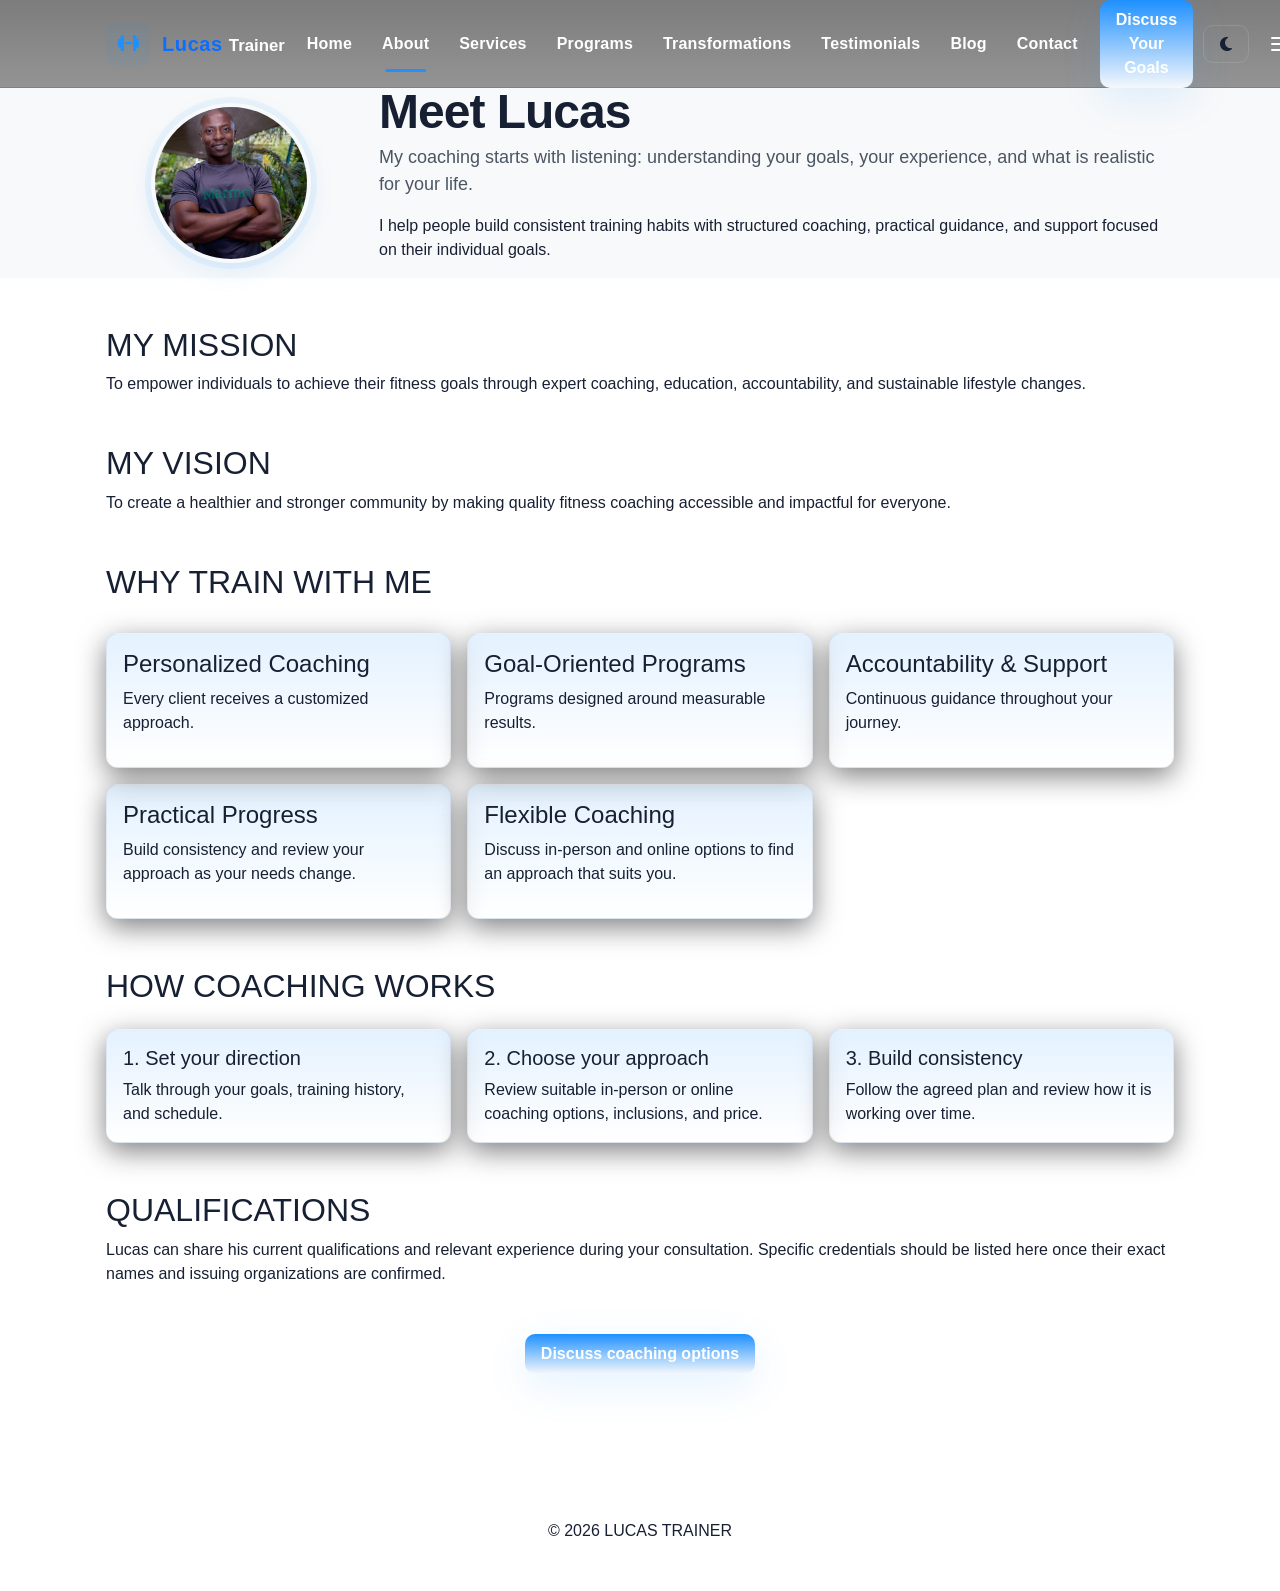
==== about.html @ da3c433d "baseline: old site" ====
<!doctype html>
<html lang="en">
<head>
  <meta charset="utf-8">
  <meta name="viewport" content="width=device-width,initial-scale=1">
  <title>About Lucas | Lucas Trainer</title>
  <meta name="description" content="Learn about Lucas Trainer's coaching approach and how personal training can support your fitness goals in Nairobi or online.">
  <!-- Critical inline CSS: ensures readable fonts/colors before main CSS loads -->
  <style>
    html,body{background:#070B14;color:#FFFFFF;font-family:Inter,Arial,sans-serif;line-height:1.45;-webkit-font-smoothing:antialiased}
    a{color:var(--primary)}
    img{max-width:100%;height:auto;display:block}
    .btn{font-family:inherit}
  </style>
  <link href="https://cdn.jsdelivr.net/npm/bootstrap@5.3.3/dist/css/bootstrap.min.css" rel="stylesheet">
  <link rel="stylesheet" href="assets/css/utilities.css">
  <link rel="preload" href="assets/css/style.css" as="style" onload="this.rel='stylesheet'">
  <noscript><link rel="stylesheet" href="assets/css/style.css"></noscript>
  <script src="assets/js/theme.js" defer></script>
  <script src="assets/js/ui.js" defer></script>
  <!-- Font Awesome for icons used in navbar -->
  <link rel="stylesheet" href="https://cdnjs.cloudflare.com/ajax/libs/font-awesome/6.4.0/css/all.min.css" />
</head>
<body>
  <header class="py-6 bg-light">
    <div class="container">
      <div class="row align-items-center">
        <div class="col-md-3 text-center mb-3 mb-md-0">
          <img src="assets/images/Lucas.jpg" alt="Lucas - Professional Fitness Trainer" class="profile-frame" loading="lazy">
        </div>
        <div class="col-md-9">
          <h1 class="display-4">Meet Lucas</h1>
          <p class="lead">My coaching starts with listening: understanding your goals, your experience, and what is realistic for your life.</p>
          <p>I help people build consistent training habits with structured coaching, practical guidance, and support focused on their individual goals.</p>
        </div>
      </div>
    </div>
  </header>

  <main class="container py-5">
    <section id="mission" class="mb-5">
      <h2>MY MISSION</h2>
      <p>To empower individuals to achieve their fitness goals through expert coaching, education, accountability, and sustainable lifestyle changes.</p>
    </section>

    <section id="vision" class="mb-5">
      <h2>MY VISION</h2>
      <p>To create a healthier and stronger community by making quality fitness coaching accessible and impactful for everyone.</p>
    </section>

    <section id="why" class="mb-5">
      <h2>WHY TRAIN WITH ME</h2>
      <div class="row g-3 mt-3">
        <div class="col-md-4">
          <div class="card-glass p-3">
            <h4>Personalized Coaching</h4>
            <p>Every client receives a customized approach.</p>
          </div>
        </div>
        <div class="col-md-4">
          <div class="card-glass p-3">
            <h4>Goal-Oriented Programs</h4>
            <p>Programs designed around measurable results.</p>
          </div>
        </div>
        <div class="col-md-4">
          <div class="card-glass p-3">
            <h4>Accountability & Support</h4>
            <p>Continuous guidance throughout your journey.</p>
          </div>
        </div>
        <div class="col-md-4 mt-3">
          <div class="card-glass p-3">
            <h4>Practical Progress</h4>
            <p>Build consistency and review your approach as your needs change.</p>
          </div>
        </div>
        <div class="col-md-4 mt-3">
          <div class="card-glass p-3">
            <h4>Flexible Coaching</h4>
            <p>Discuss in-person and online options to find an approach that suits you.</p>
          </div>
        </div>
      </div>
    </section>

    <section id="journey" class="mb-5">
      <h2>HOW COACHING WORKS</h2>
      <div class="row g-3 mt-2">
        <div class="col-md-4"><div class="card-glass p-3 h-100"><h3 class="h5">1. Set your direction</h3><p class="mb-0">Talk through your goals, training history, and schedule.</p></div></div>
        <div class="col-md-4"><div class="card-glass p-3 h-100"><h3 class="h5">2. Choose your approach</h3><p class="mb-0">Review suitable in-person or online coaching options, inclusions, and price.</p></div></div>
        <div class="col-md-4"><div class="card-glass p-3 h-100"><h3 class="h5">3. Build consistency</h3><p class="mb-0">Follow the agreed plan and review how it is working over time.</p></div></div>
      </div>
    </section>

    <section id="certs" class="mb-5">
      <h2>QUALIFICATIONS</h2>
      <p>Lucas can share his current qualifications and relevant experience during your consultation. Specific credentials should be listed here once their exact names and issuing organizations are confirmed.</p>
    </section>

    <div class="text-center mt-4">
      <a href="contact.html#contactForm" class="btn btn-primary">Discuss coaching options</a>
    </div>
  </main>

  <footer class="py-5 mt-5 text-center">
    <div class="container">
      <p class="mb-0">&copy; <span id="year"></span> LUCAS TRAINER</p>
    </div>
  </footer>

  <script src="assets/js/navbar.js"></script>
</body>
</html>
---- assets/css/utilities.css ----
/* utilities.css — Tailwind-inspired utility-first system (custom) */
/* Design tokens and layout variables (colors set per-theme below) */
:root{
  --space-unit:8px;
  --radius:12px;
  --transition:180ms;
  --container-width:1100px;
  /* helpers for glass & shadows (theme specific overrides defined below) */
  --glass-1: rgba(255,255,255,0.02);
  --glass-2: rgba(255,255,255,0.01);
  --shadow-1: rgba(2,6,23,0.12);
  --muted-border: rgba(255,255,255,0.03);
  /* Color tokens — defaults (will be overridden by [data-theme]) */
  --bg: #070B14;
  --surface: #111A2E;
  --primary: #1E90FF;
  --text: #FFFFFF;
  --btn-text: var(--text);
  --muted: #B0C4DE;
  --border: rgba(255,255,255,0.04);
  --accent: rgba(30,144,255,0.14);
}

/* Light / Dark themes */
[data-theme="light"]{
  --bg: #FFFFFF;
  --surface: #F6F8FB;
  --primary: #1E90FF;
  /* In light mode, body text uses the blue primary for a bold, branded look */
  --text: #172033;
  /* Buttons keep high contrast text */
  --btn-text: #FFFFFF;
  --muted: #6B7280;
  --border: rgba(10,31,68,0.06);
  --accent: rgba(30,144,255,0.12);
}

[data-theme="dark"]{
  --bg: #070B14;
  --surface: #111A2E;
  --primary: #1E90FF;
  --text: #FFFFFF;
  --btn-text: var(--text);
  --muted: #B0C4DE;
  --border: rgba(255,255,255,0.04);
  --accent: rgba(30,144,255,0.35);
}

/* Core page defaults */
html,body{background:var(--bg);color:var(--text);font-family:Inter,system-ui,-apple-system,Segoe UI,Roboto,Arial,sans-serif;margin:0}
*{box-sizing:border-box}

/* Container */
.container{max-width:var(--container-width);margin-left:auto;margin-right:auto;padding-left:calc(var(--space-unit)*2);padding-right:calc(var(--space-unit)*2)}

/* Layout utilities */
.flex{display:flex}.grid{display:grid}.center{display:flex;align-items:center;justify-content:center}
.items-center{align-items:center}.justify-center{justify-content:center}.between{justify-content:space-between}
.column{flex-direction:column}.wrap{flex-wrap:wrap}
.w-full{width:100%}

/* Spacing (8px scale): p-1..p-10, m-1..m-10 */
@media(min-width:0){
  .p-1{padding:calc(var(--space-unit)*1)}.p-2{padding:calc(var(--space-unit)*2)}.p-3{padding:calc(var(--space-unit)*3)}.p-4{padding:calc(var(--space-unit)*4)}
  .p-5{padding:calc(var(--space-unit)*5)}.p-6{padding:calc(var(--space-unit)*6)}.p-7{padding:calc(var(--space-unit)*7)}.p-8{padding:calc(var(--space-unit)*8)}
  .p-9{padding:calc(var(--space-unit)*9)}.p-10{padding:calc(var(--space-unit)*10)}

  .pt-1{padding-top:calc(var(--space-unit)*1)}.pb-1{padding-bottom:calc(var(--space-unit)*1)}.pl-1{padding-left:calc(var(--space-unit)*1)}.pr-1{padding-right:calc(var(--space-unit)*1)}
  .m-1{margin:calc(var(--space-unit)*1)}.m-2{margin:calc(var(--space-unit)*2)}.m-3{margin:calc(var(--space-unit)*3)}.m-4{margin:calc(var(--space-unit)*4)}
  .mt-1{margin-top:calc(var(--space-unit)*1)}.mb-1{margin-bottom:calc(var(--space-unit)*1)}.ml-1{margin-left:calc(var(--space-unit)*1)}.mr-1{margin-right:calc(var(--space-unit)*1)}
}

/* Gap utilities */
.gap-1{gap:calc(var(--space-unit)*1)}.gap-2{gap:calc(var(--space-unit)*2)}.gap-3{gap:calc(var(--space-unit)*3)}.gap-4{gap:calc(var(--space-unit)*4)}

/* Typography */
.text-xs{font-size:.75rem}.text-sm{font-size:.875rem}.text-base{font-size:1rem}.text-lg{font-size:1.125rem}
.text-xl{font-size:1.25rem}.text-2xl{font-size:1.5rem}.text-3xl{font-size:1.875rem}.text-4xl{font-size:2.25rem}
.text-5xl{font-size:3rem}.text-6xl{font-size:3.75rem}
.font-light{font-weight:300}.font-medium{font-weight:500}.font-bold{font-weight:700}.font-extrabold{font-weight:800}
.tracking-tight{letter-spacing:-0.02em}.tracking-wide{letter-spacing:0.04em}

/* Colors and surfaces (use variables only) */
.text{color:var(--text)}.text-primary{color:var(--primary)}.text-muted{color:var(--muted)}
.bg{background:var(--bg)}.bg-surface{background:var(--surface)}
.bg-light{color:#172033}
.bg-light .lead,.bg-light .muted,.bg-light .text-muted{color:#4b5563}
.border{border:1px solid var(--border)}.rounded{border-radius:var(--radius)}.rounded-full{border-radius:9999px}

/* Buttons */
.btn{display:inline-flex;align-items:center;justify-content:center;gap:8px;padding:calc(var(--space-unit)*1) calc(var(--space-unit)*2);border-radius:calc(var(--radius) - 2px);transition:transform var(--transition),box-shadow var(--transition),background var(--transition);cursor:pointer;border:0;font-weight:600}
.btn-primary{background:linear-gradient(180deg,var(--primary),var(--surface));color:var(--btn-text);box-shadow:0 12px 40px var(--accent)}
.btn-primary:hover{transform:translateY(-4px);box-shadow:0 22px 80px var(--accent)}
.btn-outline{background:transparent;color:var(--text);border:1px solid var(--border)}
.btn-outline:hover{transform:translateY(-4px);box-shadow:0 12px 40px var(--accent)}
.btn-glow{box-shadow:0 16px 48px var(--accent)}
.btn-full{width:100%}

/* Cards */
.card{background:var(--surface);border-radius:var(--radius);padding:calc(var(--space-unit)*2);border:1px solid var(--border)}
.card-glass{background:linear-gradient(180deg,var(--glass-1), var(--glass-2));backdrop-filter:blur(10px);border-radius:var(--radius);border:1px solid var(--muted-border);box-shadow:0 8px 36px rgba(2,6,23,0.18);transition:transform var(--transition),box-shadow var(--transition)}
.card-hover{transition:transform var(--transition),box-shadow var(--transition)}
.card-hover:hover{transform:translateY(-8px);box-shadow:0 30px 100px rgba(30,144,255,0.12)}

/* Hero stats specific tweaks */
.hero-stats .stat{min-width:160px;max-width:220px;background:linear-gradient(180deg, rgba(255,255,255,0.02), rgba(255,255,255,0.01));border-radius:14px;padding:14px;backdrop-filter:blur(10px);border:1px solid rgba(30,144,255,0.06);box-shadow:0 8px 40px rgba(30,144,255,0.04);transition:transform .28s,box-shadow .28s}
.hero-stats .stat:hover{transform:translateY(-6px);box-shadow:0 30px 80px rgba(30,144,255,0.12)}
.hero-stats .num{font-family:'Oswald',sans-serif;font-size:2.2rem;font-weight:800;color:var(--text);text-shadow:0 4px 18px rgba(30,144,255,0.06)}

.hero-stats .label{color:var(--muted);font-weight:600;margin-top:6px}

/* Responsive layout: 2-up grid on small screens, single row on large screens */
.hero-stats{display:flex;flex-wrap:wrap;justify-content:center;gap:16px}
.hero-stats .stat{flex:0 1 auto}
.hero-stats .stat{min-width:160px;max-width:220px}
@media(max-width:767px){
  .hero-stats .stat{flex:1 1 48%;max-width:48%}
}
@media(min-width:992px){
  .hero-stats{flex-direction:row}
  .hero-stats .stat{flex:0 1 auto}
}


/* Navbar */
.nav{display:flex;align-items:center;justify-content:space-between;gap:16px;padding:calc(var(--space-unit)*1.5);position:sticky;top:0;z-index:1000;background:linear-gradient(180deg, rgba(255,255,255,0.01), transparent);backdrop-filter:blur(8px);border-bottom:1px solid var(--border)}
.nav .nav-links{display:flex;gap:18px;align-items:center;list-style:none;margin:0;padding:0}
.nav-link{color:var(--text);text-decoration:none;padding:8px;font-weight:600;position:relative}
.nav-link::after{content:'';position:absolute;left:50%;bottom:-8px;transform:translateX(-50%) scaleX(0);transform-origin:center;width:70%;height:3px;background:linear-gradient(90deg,var(--primary),var(--accent));transition:transform .28s cubic-bezier(.2,.9,.2,1);border-radius:2px}
.nav-link:hover::after,.nav-link.active::after{transform:translateX(-50%) scaleX(1)}
.nav-actions{display:flex;gap:10px;align-items:center}
.nav-scrolled{background:linear-gradient(180deg, rgba(0,0,0,0.4), rgba(0,0,0,0.25));box-shadow:0 8px 30px rgba(0,0,0,0.45)}

/* Inputs & forms */
.input{width:100%;padding:calc(var(--space-unit)*1);border:1px solid var(--border);border-radius:8px;background:transparent;color:var(--text)}
.input:focus{outline:none;box-shadow:0 8px 40px var(--accent);border-color:var(--primary)}

/* Profile image */
.profile-frame{width:160px;height:160px;border-radius:50%;object-fit:cover;border:4px solid rgba(255,255,255,0.03);box-shadow:0 8px 24px rgba(30,144,255,0.12);transition:transform .18s ease,box-shadow .18s ease}

/* Sections */
.section{padding:calc(var(--space-unit)*6) 0}
.section-title{font-size:1.5rem;font-weight:800}
.section-subtitle{color:var(--muted);margin-top:8px}

/* Utilities for accessibility and motion preferences */
@media (prefers-reduced-motion: reduce){
  .btn,.card,.profile-frame{transition:none}
}

/* Responsive helpers */
@media (max-width:991px){
  .container{padding-left:calc(var(--space-unit)*1.5);padding-right:calc(var(--space-unit)*1.5)}
  .profile-frame{width:120px;height:120px}
}

/* End utilities */
---- assets/css/style.css ----
:root{
  /* Blue performance theme tokens */
  /* legacy color vars removed — use theme tokens in utilities.css: --primary, --surface, --accent */
  --bg: #070B14; /* Page background */
  --surface: #111A2E; /* Card / surface */
  --text: #FFFFFF; /* Primary text */
  --muted: rgba(176,196,222,0.6); /* Soft gray text */
  --success: #00C48C;

  /* Spatial scale */
  --space-xs: 6px;
  --space-sm: 12px;
  --space-md: 20px;
  --space-lg: 32px;
  --space-xl: 48px;

  /* Typography scale */
  --text-sm: 0.9rem;
  --text-base: 1rem;
  --text-lg: 1.125rem;
  --display-1: 3rem;

  /* Radius / Elevation */
  --radius-sm: 8px;
  --radius-md: 12px;
  --radius-lg: 20px;
  --elevation-1: 0 8px 28px rgba(0,0,0,0.5);

  /* Glow */
  --primary-glow: rgba(30,144,255,0.12);

  /* Breakpoints */
  --bp-sm: 576px;
  --bp-md: 768px;
  --bp-lg: 992px;
}

/* Base */
*{box-sizing:border-box}
html,body{height:100%}
/* offset page content to account for fixed modern navbar */
body{font-family:'Inter',sans-serif;background:var(--bg);color:var(--text);-webkit-font-smoothing:antialiased;margin:0;padding-top:var(--nav-height)}

/* Typography */
.brand{font-family:'Montserrat',sans-serif;font-weight:800;color:var(--primary);letter-spacing:1px}
.heading{font-family:'Montserrat',sans-serif}
.lead{color:var(--muted);font-size:var(--text-lg)}
.text-muted{color:var(--muted)}

/* Buttons */
.btn-outline-light{border:1px solid rgba(4,17,36,0.06);color:var(--text);background:transparent}
.btn-outline{border:1px solid rgba(255,255,255,0.12);color:var(--text);background:transparent;padding:0.62rem 1rem;border-radius:10px;transition:transform .18s ease,background .18s,box-shadow .18s;display:inline-flex;align-items:center;justify-content:center}
.btn-outline:hover{background:rgba(255,255,255,0.03);transform:translateY(-3px);box-shadow:0 14px 36px rgba(30,144,255,0.06)}
.btn-pill{border-radius:50px}

/* Navbar */
.navbar .nav-link{color:var(--text);transition:color .18s}
.navbar .nav-link:hover{color:var(--primary)}

/* Hero */
.hero{position:relative;overflow:hidden;background-image:url('../images/gym%206.jpg');background-size:cover;background-position:center;background-repeat:no-repeat;/* ensure hero sits below fixed nav */height:calc(100vh - var(--nav-height));min-height:calc(100vh - var(--nav-height))}
.hero-video{position:absolute;inset:0;width:100%;height:100%;object-fit:cover;z-index:0}
.overlay{position:absolute;inset:0;z-index:2}
.overlay::before{content:'';position:absolute;inset:0;background:linear-gradient(180deg, rgba(4,10,25,0.92) 0%, rgba(4,10,25,0.78) 40%, rgba(0,0,0,0.82) 75%);mix-blend-mode:normal;opacity:1}
.overlay::after{content:'';position:absolute;inset:0;background:radial-gradient(600px 300px at 50% 22%, rgba(30,144,255,0.06), transparent 30%);mix-blend-mode:screen;opacity:0.85}
.hero-layers{position:absolute;inset:0;z-index:3;pointer-events:none}
.hero-canvas{position:absolute;inset:0;width:100%;height:100%;display:block;pointer-events:none}
.hero-layers .mesh{mix-blend-mode:overlay;opacity:0.95;filter:blur(18px);transform:translateZ(0)}
.hero-layers .particles{mix-blend-mode:screen;opacity:0.95;filter:blur(6px)}
.hero-streaks,.hero-shapes{position:absolute;inset:0;z-index:3;pointer-events:none}
.hero-content{position:relative;z-index:4;padding-top:4rem;padding-bottom:3.5rem;max-width:1100px;margin:0 auto;padding-left:1rem;padding-right:1rem}

/* Title glow sweep */
.title-glow{position:absolute;left:-30%;top:6%;width:60%;height:48%;pointer-events:none;z-index:6;opacity:0;mix-blend-mode:screen;background:linear-gradient(90deg, transparent 0%, rgba(30,144,255,0.18) 45%, rgba(255,255,255,0.12) 55%, transparent 100%);filter:blur(36px);transform:translateX(-110%)}

/* CTA ripple and containment */
.hero-cta .btn{position:relative;overflow:hidden}
.btn-ripple{position:absolute;border-radius:50%;transform:scale(0);background:radial-gradient(circle, rgba(255,255,255,0.28), rgba(30,144,255,0.18) 30%, rgba(30,144,255,0.06) 60%, transparent 70%);pointer-events:none;animation:btn-ripple 900ms cubic-bezier(.2,.9,.2,1);mix-blend-mode:screen;opacity:0.95}
@keyframes btn-ripple{0%{transform:scale(0);opacity:0.9}30%{transform:scale(0.6);opacity:0.7}100%{transform:scale(1.8);opacity:0}}
.hero h1,.display-4{font-family:'Montserrat',sans-serif;font-weight:900;letter-spacing:-1px;font-size:var(--display-1);line-height:1}

/* Improved hero title readability and layout */
.hero-title{text-shadow:0 8px 40px rgba(6,10,20,0.6);font-size:clamp(1.9rem,4.6vw,3.2rem);line-height:1.02;margin-bottom:.5rem;letter-spacing:-0.6px;will-change:transform}
.hero-sub{max-width:64ch;margin:0 auto;color:var(--muted);will-change:transform,opacity}
.hero-cta{display:flex;gap:1rem;justify-content:center;will-change:transform}
.hero-cta .btn{transform:none;opacity:1;transition:transform .6s cubic-bezier(.2,.9,.2,1),opacity .6s ease,box-shadow .4s ease;box-shadow:0 12px 36px rgba(30,144,255,0)}
.hero-cta.show .btn{box-shadow:0 12px 40px rgba(30,144,255,0.10)}
.hero-cta.show .btn.btn-primary{transform:scale(1.02);box-shadow:0 16px 56px rgba(30,144,255,0.14)}
@media(min-width:992px){
  .hero-cta{justify-content:flex-start}
  .hero-content{margin-left:6%;margin-right:0;max-width:640px;padding-left:0;padding-right:0}
  .hero h1{font-size:3.8rem}
}

/* Cards & Surfaces */
.card-glass{background:linear-gradient(180deg,var(--accent),rgba(255,255,255,0.01));border-radius:var(--radius-md);padding:var(--space-md);backdrop-filter:blur(6px);box-shadow:var(--elevation-1);border:1px solid var(--border)}
.card-neu{background:linear-gradient(180deg,#0f0f0f,#0b0b0b);border-radius:var(--radius-lg);box-shadow:6px 6px 18px rgba(0,0,0,0.6),-6px -6px 18px rgba(255,255,255,0.02)}

/* Stat blocks */
.stats{display:flex;gap:var(--space-md);margin-top:var(--space-md);flex-wrap:wrap}
.stat{flex:1;padding:var(--space-sm);border-radius:12px}
.num{font-family:'Oswald',sans-serif;font-size:2rem;color:var(--primary)}
/* Suffix helpers for counters */
.num.plus::after{content:'+';font-size:1rem;margin-left:6px;color:var(--primary)}
.num.percent::after{content:'%';font-size:1rem;margin-left:4px;color:var(--primary)}

.accent-glow{box-shadow:0 8px 40px var(--accent)}
/* backward-compat alias for templates using .gold-glow */
.gold-glow{box-shadow:0 8px 40px var(--accent)}
.hover-glow:hover{box-shadow:0 18px 60px var(--accent);transform:translateY(-6px)}

/* Magnetic button helper (JS will attach interactions) */
.magnetic{position:relative;overflow:hidden}
.magnetic .magnetic-target{position:relative;z-index:2}
.magnetic::after{content:'';position:absolute;inset:0;border-radius:inherit;background:radial-gradient(circle at var(--mx,50%) var(--my,50%), var(--accent), transparent 40%);opacity:0;transition:opacity .25s}
.magnetic:hover::after{opacity:1}

/* Scroll progress */
#scrollProgress{position:fixed;top:0;left:0;height:4px;background:linear-gradient(90deg,var(--primary),transparent);width:0%;z-index:9999}

/* Focus & Accessibility */
:focus{outline:none}
button:focus, a:focus, input:focus{box-shadow:0 0 0 3px rgba(30,144,255,0.12);border-radius:8px}

/* Loading Screen */
.loading-screen{position:fixed;inset:0;display:flex;align-items:center;justify-content:center;background:var(--bg);z-index:2000}
.loader{display:flex;gap:8px}
.loader .dot{width:12px;height:12px;background:var(--primary);border-radius:50%;animation:blink 1s infinite}
@keyframes blink{0%{opacity:0.2}50%{opacity:1}100%{opacity:0.2}}

/* Utility helpers */
.w-100{width:100%}
.container-narrow{max-width:1100px;margin:0 auto}
.muted{color:var(--muted)}
.text-success{color:var(--success)}

/* Skeleton */
.skeleton{background:linear-gradient(90deg,#0f0f0f 0%, #141414 50%, #0f0f0f 100%);background-size:200% 100%;animation:shimmer 1.6s linear infinite;border-radius:8px}
@keyframes shimmer{0%{background-position:200% 0}100%{background-position:-200% 0}}

/* Footer */
footer{border-top:1px solid rgba(255,255,255,0.03)}

/* Responsive tweaks */
@media(min-width:992px){
  .hero h1{font-size:3.2rem}
}
@media(min-width:1400px){
  /* Slightly reduce the H1 at very wide viewports to avoid pushing content down */
  .hero h1{font-size:3.0rem}
}

/* Navbar scrolled state */
.navbar.scrolled{background:linear-gradient(180deg,rgba(234,244,255,0.95),rgba(234,244,255,0.9));box-shadow:0 8px 30px rgba(4,17,36,0.06);backdrop-filter:blur(6px);transition:all .22s ease}

/* Fallback when hero video not available: keep background image, increase overlay darkness for readability */
.hero-no-video{/* no-op: background image set on .hero */}
.hero-no-video .overlay::before{background:linear-gradient(180deg, rgba(4,10,25,0.92) 0%, rgba(4,10,25,0.75) 40%, rgba(0,0,0,0.75) 75%);opacity:1}
.hero-no-video .overlay::after{opacity:0.85}

/* Profile frame for trainer images */
.profile-frame{
  width:160px;
  height:160px;
  max-width:100%;
  border-radius:50%;
  object-fit:cover;
  display:inline-block;
  border:4px solid rgba(255,255,255,0.03);
  box-shadow:0 8px 24px rgba(30,144,255,0.12),0 0 0 6px rgba(30,144,255,0.06);
  transition:transform .18s ease,box-shadow .18s ease;
}
@media(max-width:576px){
  .profile-frame{width:120px;height:120px}
}

/* Hero figure (profile image plus glow) */
.hero-figure{position:absolute;right:2%;top:0;bottom:0;z-index:1;display:flex;align-items:center;justify-content:flex-end;pointer-events:none;width:82vw;max-width:2000px}
.hero-figure .hero-profile{width:100%;height:100%;display:block;overflow:visible;border-radius:0;border:0;box-shadow:none;padding:0;background:transparent}
.hero-figure .profile-frame{width:100%;height:100%;display:block;object-fit:contain;object-position:right center;border-radius:0;max-width:none}

/* Premium hero enhancements */
.hero-streaks{pointer-events:none;z-index:3}
.hero-streaks .streak{position:absolute;left:-40%;transform:translate3d(0,0,0);will-change:transform,opacity;filter:blur(18px);background:linear-gradient(90deg,transparent 0%, rgba(30,144,255,0.22) 40%, rgba(255,255,255,0.12) 60%, transparent 100%);opacity:0.12}
.hero-streaks .streak-1{top:18%;width:36%;height:10px;mix-blend-mode:screen;opacity:0.16}
.hero-streaks .streak-2{top:42%;width:28%;height:7px;opacity:0.10}
.hero-streaks .streak-3{top:66%;width:44%;height:12px;opacity:0.08}

.hero-shapes .float-icon{position:absolute;display:inline-flex;align-items:center;justify-content:center;width:56px;height:56px;border-radius:12px;background:linear-gradient(180deg, rgba(255,255,255,0.02), rgba(255,255,255,0.01));box-shadow:0 14px 40px rgba(6,10,20,0.6);transform:translate3d(0,0,0);will-change:transform,opacity;opacity:0.95;mix-blend-mode:screen;border:1px solid rgba(255,255,255,0.03)}
.hero-shapes .icon-1{left:10%;top:28%}
.hero-shapes .icon-2{left:28%;top:10%}
.hero-shapes .icon-3{left:60%;top:30%}
.hero-shapes .icon-4{left:78%;top:58%}

@keyframes floaty{0%{transform:translateY(0)}50%{transform:translateY(-8px)}100%{transform:translateY(0)}}
.hero-shapes .float-icon{animation:floaty 6s ease-in-out infinite}
.hero-shapes .float-icon:nth-child(odd){animation-duration:5.2s}
.hero-shapes .float-icon:nth-child(even){animation-duration:7s}

/* Neon stat cards */
.hero-stats .stat{position:relative;background:linear-gradient(180deg, rgba(255,255,255,0.02), rgba(255,255,255,0.01));border-radius:12px;padding:18px 22px;overflow:visible;backdrop-filter:blur(8px);box-shadow:0 10px 30px rgba(3,7,18,0.6);border:1px solid rgba(255,255,255,0.04);transition:transform .28s ease,box-shadow .28s ease}
.hero-stats .stat > *{position:relative;z-index:2}
.hero-stats .stat::before{content:'';position:absolute;inset:-2px;border-radius:14px;background:linear-gradient(90deg, rgba(30,144,255,0.06), rgba(30,144,255,0.28) 30%, rgba(255,255,255,0.06) 60%, rgba(30,144,255,0.22) 100%);filter:blur(10px);opacity:0.9;mix-blend-mode:screen;pointer-events:none;z-index:1;animation:neon-border 3s linear infinite;background-size:200% 100%}
@keyframes neon-border{0%{background-position:0% 50%}50%{background-position:100% 50%}100%{background-position:0% 50%}}
.hero-stats .stat:hover{transform:translateY(-10px);box-shadow:0 30px 80px rgba(30,144,255,0.14)}

/* Magnetic CTA enhancements (JS updates --mx/--my variables) */
.magnetic{--mx:0px;--my:0px}
.magnetic .magnetic-target{transition:transform .22s cubic-bezier(.2,.9,.2,1)}
.magnetic:hover .magnetic-target{transform:translate3d(var(--mx),var(--my),0) scale(1.02)}

/* Scroll indicator arrow */
.scroll-indicator{position:absolute;left:50%;bottom:18px;transform:translateX(-50%);z-index:6;color:rgba(255,255,255,0.34);font-size:0.85rem;text-transform:uppercase;letter-spacing:2px;display:flex;align-items:center;gap:8px;opacity:0.95}
.scroll-indicator::before{content:'';display:inline-block;width:14px;height:14px;border-left:2px solid rgba(255,255,255,0.36);border-bottom:2px solid rgba(255,255,255,0.36);transform:rotate(-45deg);margin-left:4px;animation:scroll-bob 1.6s infinite}
@keyframes scroll-bob{0%{transform:translateY(0) rotate(-45deg);opacity:0.75}50%{transform:translateY(-8px) rotate(-45deg);opacity:1}100%{transform:translateY(0) rotate(-45deg);opacity:0.75}}

/* Lightweight mobile / reduced visuals */
@media(max-width:991px){
  .hero-shapes .float-icon{display:none}
  .hero-streaks{opacity:0.6}
  .hero-sub{font-size:0.95rem}
  .hero-cta{flex-direction:column;align-items:center}
}

@media (prefers-reduced-motion: reduce){
  .hero-shapes .float-icon, .hero-streaks .streak, .hero-layers, .hero-layers *{animation:none !important;transition:none !important}
}

/* Reduce heavy visuals on small screens */
@media(max-width:991px){
  .hero-figure{display:none}
}

/* Navigation / Header - Modern premium navbar */
:root{
  --nav-blue: var(--primary);
  --nav-deep: var(--surface);
  --nav-bg: rgba(7,11,20,0.6);
  --nav-text: #FFFFFF;
  --nav-muted: #B0C4DE;
  --nav-height: 88px;
}

html{scroll-behavior:smooth}

.nav-modern{position:fixed;top:0;left:0;right:0;z-index:9999;height:var(--nav-height);display:flex;align-items:center;transition:all .28s ease;background:linear-gradient(180deg, rgba(17,17,17,0.55), rgba(17,17,17,0.45));backdrop-filter:blur(10px) saturate(120%);border-bottom:1px solid rgba(255,255,255,0.03);padding:0}
.nav-modern .nav-inner{width:100%;display:flex;align-items:center;justify-content:space-between;gap:1rem}
.nav-brand{display:flex;align-items:center;gap:12px;text-decoration:none;color:var(--nav-text)}
.nav-icon{width:44px;height:44px;display:inline-flex;align-items:center;justify-content:center;border-radius:10px;background:rgba(30,144,255,0.06);color:var(--nav-blue);font-size:18px}
.nav-title{display:flex;align-items:baseline;gap:6px;font-family:'Montserrat',sans-serif}
.brand-lucas{color:var(--nav-blue);font-weight:800;letter-spacing:0.6px;font-size:clamp(1rem,1.6vw,1.25rem)}
.brand-training{color:var(--nav-text);font-weight:700;font-size:clamp(0.95rem,1.4vw,1.05rem)}
.nav-links{display:flex;gap:22px;margin:0;padding:0;list-style:none;align-items:center}
.nav-links li{position:relative}
.nav-links a{position:relative;display:inline-block;color:var(--nav-text);text-decoration:none;padding:8px 6px;font-weight:600;letter-spacing:0.2px;transition:color .18s,transform .18s}
.nav-links a::after{content:'';position:absolute;left:50%;bottom:-8px;transform:translateX(-50%) scaleX(0);transform-origin:center;width:70%;height:3px;background:linear-gradient(90deg,var(--nav-blue),rgba(30,144,255,0.9));transition:transform .28s cubic-bezier(.2,.9,.2,1);border-radius:2px}
.nav-links a:hover::after,.nav-links a.active::after{transform:translateX(-50%) scaleX(1)}
.nav-links a:hover{transform:scale(1.03);color:var(--nav-blue)}
.nav-actions{display:flex;align-items:center;gap:10px}
.btn-book{display:none}
.nav-modern.nav-scrolled{background:rgba(11,11,11,0.92);box-shadow:0 8px 30px rgba(4,17,36,0.5)}
.nav-toggle{background:none;border:0;display:flex;align-items:center;justify-content:center;padding:8px 12px;color:var(--nav-text)}
.hamburger span{width:22px;height:2px;background:var(--nav-text);display:block;margin:4px 0;transition:all .32s cubic-bezier(.2,.9,.2,1);border-radius:2px}
.nav-toggle.open .hamburger span:nth-child(1){transform:translateY(6px) rotate(45deg)}
.nav-toggle.open .hamburger span:nth-child(2){opacity:0;transform:scaleX(0)}
.nav-toggle.open .hamburger span:nth-child(3){transform:translateY(-6px) rotate(-45deg)}
.nav-mobile-overlay{position:fixed;inset:0;display:flex;align-items:center;justify-content:center;background:rgba(7,11,20,0.98);opacity:0;pointer-events:none;transform:translateY(-12px);transition:all .32s cubic-bezier(.2,.9,.2,1);z-index:9998}
.nav-mobile-overlay.open{opacity:1;pointer-events:auto;transform:translateY(0)}
.nav-mobile-inner{max-width:720px;width:100%;padding:40px 28px;text-align:center}
.mobile-links{list-style:none;margin:0;padding:0;display:flex;flex-direction:column;gap:18px}
.mobile-links a{color:var(--nav-text);text-decoration:none;font-weight:800;font-size:clamp(1.6rem,4vw,2.2rem)}
.nav-mobile-close{position:absolute;top:18px;right:18px;background:none;border:0;color:var(--nav-text);font-size:36px}
body.no-scroll{overflow:hidden}

@media (max-width:991px){
  :root{--nav-height:72px}
  .nav-links{display:none}
  .nav-brand .brand-lucas{font-size:1.05rem}
}

.nav-links a:focus,.mobile-links a:focus{outline:3px solid rgba(30,144,255,0.18);outline-offset:4px;border-radius:8px}
---- assets/css/style.css ----
:root{
  /* Blue performance theme tokens */
  /* legacy color vars removed — use theme tokens in utilities.css: --primary, --surface, --accent */
  --bg: #070B14; /* Page background */
  --surface: #111A2E; /* Card / surface */
  --text: #FFFFFF; /* Primary text */
  --muted: rgba(176,196,222,0.6); /* Soft gray text */
  --success: #00C48C;

  /* Spatial scale */
  --space-xs: 6px;
  --space-sm: 12px;
  --space-md: 20px;
  --space-lg: 32px;
  --space-xl: 48px;

  /* Typography scale */
  --text-sm: 0.9rem;
  --text-base: 1rem;
  --text-lg: 1.125rem;
  --display-1: 3rem;

  /* Radius / Elevation */
  --radius-sm: 8px;
  --radius-md: 12px;
  --radius-lg: 20px;
  --elevation-1: 0 8px 28px rgba(0,0,0,0.5);

  /* Glow */
  --primary-glow: rgba(30,144,255,0.12);

  /* Breakpoints */
  --bp-sm: 576px;
  --bp-md: 768px;
  --bp-lg: 992px;
}

/* Base */
*{box-sizing:border-box}
html,body{height:100%}
/* offset page content to account for fixed modern navbar */
body{font-family:'Inter',sans-serif;background:var(--bg);color:var(--text);-webkit-font-smoothing:antialiased;margin:0;padding-top:var(--nav-height)}

/* Typography */
.brand{font-family:'Montserrat',sans-serif;font-weight:800;color:var(--primary);letter-spacing:1px}
.heading{font-family:'Montserrat',sans-serif}
.lead{color:var(--muted);font-size:var(--text-lg)}
.text-muted{color:var(--muted)}

/* Buttons */
.btn-outline-light{border:1px solid rgba(4,17,36,0.06);color:var(--text);background:transparent}
.btn-outline{border:1px solid rgba(255,255,255,0.12);color:var(--text);background:transparent;padding:0.62rem 1rem;border-radius:10px;transition:transform .18s ease,background .18s,box-shadow .18s;display:inline-flex;align-items:center;justify-content:center}
.btn-outline:hover{background:rgba(255,255,255,0.03);transform:translateY(-3px);box-shadow:0 14px 36px rgba(30,144,255,0.06)}
.btn-pill{border-radius:50px}

/* Navbar */
.navbar .nav-link{color:var(--text);transition:color .18s}
.navbar .nav-link:hover{color:var(--primary)}

/* Hero */
.hero{position:relative;overflow:hidden;background-image:url('../images/gym%206.jpg');background-size:cover;background-position:center;background-repeat:no-repeat;/* ensure hero sits below fixed nav */height:calc(100vh - var(--nav-height));min-height:calc(100vh - var(--nav-height))}
.hero-video{position:absolute;inset:0;width:100%;height:100%;object-fit:cover;z-index:0}
.overlay{position:absolute;inset:0;z-index:2}
.overlay::before{content:'';position:absolute;inset:0;background:linear-gradient(180deg, rgba(4,10,25,0.92) 0%, rgba(4,10,25,0.78) 40%, rgba(0,0,0,0.82) 75%);mix-blend-mode:normal;opacity:1}
.overlay::after{content:'';position:absolute;inset:0;background:radial-gradient(600px 300px at 50% 22%, rgba(30,144,255,0.06), transparent 30%);mix-blend-mode:screen;opacity:0.85}
.hero-layers{position:absolute;inset:0;z-index:3;pointer-events:none}
.hero-canvas{position:absolute;inset:0;width:100%;height:100%;display:block;pointer-events:none}
.hero-layers .mesh{mix-blend-mode:overlay;opacity:0.95;filter:blur(18px);transform:translateZ(0)}
.hero-layers .particles{mix-blend-mode:screen;opacity:0.95;filter:blur(6px)}
.hero-streaks,.hero-shapes{position:absolute;inset:0;z-index:3;pointer-events:none}
.hero-content{position:relative;z-index:4;padding-top:4rem;padding-bottom:3.5rem;max-width:1100px;margin:0 auto;padding-left:1rem;padding-right:1rem}

/* Title glow sweep */
.title-glow{position:absolute;left:-30%;top:6%;width:60%;height:48%;pointer-events:none;z-index:6;opacity:0;mix-blend-mode:screen;background:linear-gradient(90deg, transparent 0%, rgba(30,144,255,0.18) 45%, rgba(255,255,255,0.12) 55%, transparent 100%);filter:blur(36px);transform:translateX(-110%)}

/* CTA ripple and containment */
.hero-cta .btn{position:relative;overflow:hidden}
.btn-ripple{position:absolute;border-radius:50%;transform:scale(0);background:radial-gradient(circle, rgba(255,255,255,0.28), rgba(30,144,255,0.18) 30%, rgba(30,144,255,0.06) 60%, transparent 70%);pointer-events:none;animation:btn-ripple 900ms cubic-bezier(.2,.9,.2,1);mix-blend-mode:screen;opacity:0.95}
@keyframes btn-ripple{0%{transform:scale(0);opacity:0.9}30%{transform:scale(0.6);opacity:0.7}100%{transform:scale(1.8);opacity:0}}
.hero h1,.display-4{font-family:'Montserrat',sans-serif;font-weight:900;letter-spacing:-1px;font-size:var(--display-1);line-height:1}

/* Improved hero title readability and layout */
.hero-title{text-shadow:0 8px 40px rgba(6,10,20,0.6);font-size:clamp(1.9rem,4.6vw,3.2rem);line-height:1.02;margin-bottom:.5rem;letter-spacing:-0.6px;will-change:transform}
.hero-sub{max-width:64ch;margin:0 auto;color:var(--muted);will-change:transform,opacity}
.hero-cta{display:flex;gap:1rem;justify-content:center;will-change:transform}
.hero-cta .btn{transform:none;opacity:1;transition:transform .6s cubic-bezier(.2,.9,.2,1),opacity .6s ease,box-shadow .4s ease;box-shadow:0 12px 36px rgba(30,144,255,0)}
.hero-cta.show .btn{box-shadow:0 12px 40px rgba(30,144,255,0.10)}
.hero-cta.show .btn.btn-primary{transform:scale(1.02);box-shadow:0 16px 56px rgba(30,144,255,0.14)}
@media(min-width:992px){
  .hero-cta{justify-content:flex-start}
  .hero-content{margin-left:6%;margin-right:0;max-width:640px;padding-left:0;padding-right:0}
  .hero h1{font-size:3.8rem}
}

/* Cards & Surfaces */
.card-glass{background:linear-gradient(180deg,var(--accent),rgba(255,255,255,0.01));border-radius:var(--radius-md);padding:var(--space-md);backdrop-filter:blur(6px);box-shadow:var(--elevation-1);border:1px solid var(--border)}
.card-neu{background:linear-gradient(180deg,#0f0f0f,#0b0b0b);border-radius:var(--radius-lg);box-shadow:6px 6px 18px rgba(0,0,0,0.6),-6px -6px 18px rgba(255,255,255,0.02)}

/* Stat blocks */
.stats{display:flex;gap:var(--space-md);margin-top:var(--space-md);flex-wrap:wrap}
.stat{flex:1;padding:var(--space-sm);border-radius:12px}
.num{font-family:'Oswald',sans-serif;font-size:2rem;color:var(--primary)}
/* Suffix helpers for counters */
.num.plus::after{content:'+';font-size:1rem;margin-left:6px;color:var(--primary)}
.num.percent::after{content:'%';font-size:1rem;margin-left:4px;color:var(--primary)}

.accent-glow{box-shadow:0 8px 40px var(--accent)}
/* backward-compat alias for templates using .gold-glow */
.gold-glow{box-shadow:0 8px 40px var(--accent)}
.hover-glow:hover{box-shadow:0 18px 60px var(--accent);transform:translateY(-6px)}

/* Magnetic button helper (JS will attach interactions) */
.magnetic{position:relative;overflow:hidden}
.magnetic .magnetic-target{position:relative;z-index:2}
.magnetic::after{content:'';position:absolute;inset:0;border-radius:inherit;background:radial-gradient(circle at var(--mx,50%) var(--my,50%), var(--accent), transparent 40%);opacity:0;transition:opacity .25s}
.magnetic:hover::after{opacity:1}

/* Scroll progress */
#scrollProgress{position:fixed;top:0;left:0;height:4px;background:linear-gradient(90deg,var(--primary),transparent);width:0%;z-index:9999}

/* Focus & Accessibility */
:focus{outline:none}
button:focus, a:focus, input:focus{box-shadow:0 0 0 3px rgba(30,144,255,0.12);border-radius:8px}

/* Loading Screen */
.loading-screen{position:fixed;inset:0;display:flex;align-items:center;justify-content:center;background:var(--bg);z-index:2000}
.loader{display:flex;gap:8px}
.loader .dot{width:12px;height:12px;background:var(--primary);border-radius:50%;animation:blink 1s infinite}
@keyframes blink{0%{opacity:0.2}50%{opacity:1}100%{opacity:0.2}}

/* Utility helpers */
.w-100{width:100%}
.container-narrow{max-width:1100px;margin:0 auto}
.muted{color:var(--muted)}
.text-success{color:var(--success)}

/* Skeleton */
.skeleton{background:linear-gradient(90deg,#0f0f0f 0%, #141414 50%, #0f0f0f 100%);background-size:200% 100%;animation:shimmer 1.6s linear infinite;border-radius:8px}
@keyframes shimmer{0%{background-position:200% 0}100%{background-position:-200% 0}}

/* Footer */
footer{border-top:1px solid rgba(255,255,255,0.03)}

/* Responsive tweaks */
@media(min-width:992px){
  .hero h1{font-size:3.2rem}
}
@media(min-width:1400px){
  /* Slightly reduce the H1 at very wide viewports to avoid pushing content down */
  .hero h1{font-size:3.0rem}
}

/* Navbar scrolled state */
.navbar.scrolled{background:linear-gradient(180deg,rgba(234,244,255,0.95),rgba(234,244,255,0.9));box-shadow:0 8px 30px rgba(4,17,36,0.06);backdrop-filter:blur(6px);transition:all .22s ease}

/* Fallback when hero video not available: keep background image, increase overlay darkness for readability */
.hero-no-video{/* no-op: background image set on .hero */}
.hero-no-video .overlay::before{background:linear-gradient(180deg, rgba(4,10,25,0.92) 0%, rgba(4,10,25,0.75) 40%, rgba(0,0,0,0.75) 75%);opacity:1}
.hero-no-video .overlay::after{opacity:0.85}

/* Profile frame for trainer images */
.profile-frame{
  width:160px;
  height:160px;
  max-width:100%;
  border-radius:50%;
  object-fit:cover;
  display:inline-block;
  border:4px solid rgba(255,255,255,0.03);
  box-shadow:0 8px 24px rgba(30,144,255,0.12),0 0 0 6px rgba(30,144,255,0.06);
  transition:transform .18s ease,box-shadow .18s ease;
}
@media(max-width:576px){
  .profile-frame{width:120px;height:120px}
}

/* Hero figure (profile image plus glow) */
.hero-figure{position:absolute;right:2%;top:0;bottom:0;z-index:1;display:flex;align-items:center;justify-content:flex-end;pointer-events:none;width:82vw;max-width:2000px}
.hero-figure .hero-profile{width:100%;height:100%;display:block;overflow:visible;border-radius:0;border:0;box-shadow:none;padding:0;background:transparent}
.hero-figure .profile-frame{width:100%;height:100%;display:block;object-fit:contain;object-position:right center;border-radius:0;max-width:none}

/* Premium hero enhancements */
.hero-streaks{pointer-events:none;z-index:3}
.hero-streaks .streak{position:absolute;left:-40%;transform:translate3d(0,0,0);will-change:transform,opacity;filter:blur(18px);background:linear-gradient(90deg,transparent 0%, rgba(30,144,255,0.22) 40%, rgba(255,255,255,0.12) 60%, transparent 100%);opacity:0.12}
.hero-streaks .streak-1{top:18%;width:36%;height:10px;mix-blend-mode:screen;opacity:0.16}
.hero-streaks .streak-2{top:42%;width:28%;height:7px;opacity:0.10}
.hero-streaks .streak-3{top:66%;width:44%;height:12px;opacity:0.08}

.hero-shapes .float-icon{position:absolute;display:inline-flex;align-items:center;justify-content:center;width:56px;height:56px;border-radius:12px;background:linear-gradient(180deg, rgba(255,255,255,0.02), rgba(255,255,255,0.01));box-shadow:0 14px 40px rgba(6,10,20,0.6);transform:translate3d(0,0,0);will-change:transform,opacity;opacity:0.95;mix-blend-mode:screen;border:1px solid rgba(255,255,255,0.03)}
.hero-shapes .icon-1{left:10%;top:28%}
.hero-shapes .icon-2{left:28%;top:10%}
.hero-shapes .icon-3{left:60%;top:30%}
.hero-shapes .icon-4{left:78%;top:58%}

@keyframes floaty{0%{transform:translateY(0)}50%{transform:translateY(-8px)}100%{transform:translateY(0)}}
.hero-shapes .float-icon{animation:floaty 6s ease-in-out infinite}
.hero-shapes .float-icon:nth-child(odd){animation-duration:5.2s}
.hero-shapes .float-icon:nth-child(even){animation-duration:7s}

/* Neon stat cards */
.hero-stats .stat{position:relative;background:linear-gradient(180deg, rgba(255,255,255,0.02), rgba(255,255,255,0.01));border-radius:12px;padding:18px 22px;overflow:visible;backdrop-filter:blur(8px);box-shadow:0 10px 30px rgba(3,7,18,0.6);border:1px solid rgba(255,255,255,0.04);transition:transform .28s ease,box-shadow .28s ease}
.hero-stats .stat > *{position:relative;z-index:2}
.hero-stats .stat::before{content:'';position:absolute;inset:-2px;border-radius:14px;background:linear-gradient(90deg, rgba(30,144,255,0.06), rgba(30,144,255,0.28) 30%, rgba(255,255,255,0.06) 60%, rgba(30,144,255,0.22) 100%);filter:blur(10px);opacity:0.9;mix-blend-mode:screen;pointer-events:none;z-index:1;animation:neon-border 3s linear infinite;background-size:200% 100%}
@keyframes neon-border{0%{background-position:0% 50%}50%{background-position:100% 50%}100%{background-position:0% 50%}}
.hero-stats .stat:hover{transform:translateY(-10px);box-shadow:0 30px 80px rgba(30,144,255,0.14)}

/* Magnetic CTA enhancements (JS updates --mx/--my variables) */
.magnetic{--mx:0px;--my:0px}
.magnetic .magnetic-target{transition:transform .22s cubic-bezier(.2,.9,.2,1)}
.magnetic:hover .magnetic-target{transform:translate3d(var(--mx),var(--my),0) scale(1.02)}

/* Scroll indicator arrow */
.scroll-indicator{position:absolute;left:50%;bottom:18px;transform:translateX(-50%);z-index:6;color:rgba(255,255,255,0.34);font-size:0.85rem;text-transform:uppercase;letter-spacing:2px;display:flex;align-items:center;gap:8px;opacity:0.95}
.scroll-indicator::before{content:'';display:inline-block;width:14px;height:14px;border-left:2px solid rgba(255,255,255,0.36);border-bottom:2px solid rgba(255,255,255,0.36);transform:rotate(-45deg);margin-left:4px;animation:scroll-bob 1.6s infinite}
@keyframes scroll-bob{0%{transform:translateY(0) rotate(-45deg);opacity:0.75}50%{transform:translateY(-8px) rotate(-45deg);opacity:1}100%{transform:translateY(0) rotate(-45deg);opacity:0.75}}

/* Lightweight mobile / reduced visuals */
@media(max-width:991px){
  .hero-shapes .float-icon{display:none}
  .hero-streaks{opacity:0.6}
  .hero-sub{font-size:0.95rem}
  .hero-cta{flex-direction:column;align-items:center}
}

@media (prefers-reduced-motion: reduce){
  .hero-shapes .float-icon, .hero-streaks .streak, .hero-layers, .hero-layers *{animation:none !important;transition:none !important}
}

/* Reduce heavy visuals on small screens */
@media(max-width:991px){
  .hero-figure{display:none}
}

/* Navigation / Header - Modern premium navbar */
:root{
  --nav-blue: var(--primary);
  --nav-deep: var(--surface);
  --nav-bg: rgba(7,11,20,0.6);
  --nav-text: #FFFFFF;
  --nav-muted: #B0C4DE;
  --nav-height: 88px;
}

html{scroll-behavior:smooth}

.nav-modern{position:fixed;top:0;left:0;right:0;z-index:9999;height:var(--nav-height);display:flex;align-items:center;transition:all .28s ease;background:linear-gradient(180deg, rgba(17,17,17,0.55), rgba(17,17,17,0.45));backdrop-filter:blur(10px) saturate(120%);border-bottom:1px solid rgba(255,255,255,0.03);padding:0}
.nav-modern .nav-inner{width:100%;display:flex;align-items:center;justify-content:space-between;gap:1rem}
.nav-brand{display:flex;align-items:center;gap:12px;text-decoration:none;color:var(--nav-text)}
.nav-icon{width:44px;height:44px;display:inline-flex;align-items:center;justify-content:center;border-radius:10px;background:rgba(30,144,255,0.06);color:var(--nav-blue);font-size:18px}
.nav-title{display:flex;align-items:baseline;gap:6px;font-family:'Montserrat',sans-serif}
.brand-lucas{color:var(--nav-blue);font-weight:800;letter-spacing:0.6px;font-size:clamp(1rem,1.6vw,1.25rem)}
.brand-training{color:var(--nav-text);font-weight:700;font-size:clamp(0.95rem,1.4vw,1.05rem)}
.nav-links{display:flex;gap:22px;margin:0;padding:0;list-style:none;align-items:center}
.nav-links li{position:relative}
.nav-links a{position:relative;display:inline-block;color:var(--nav-text);text-decoration:none;padding:8px 6px;font-weight:600;letter-spacing:0.2px;transition:color .18s,transform .18s}
.nav-links a::after{content:'';position:absolute;left:50%;bottom:-8px;transform:translateX(-50%) scaleX(0);transform-origin:center;width:70%;height:3px;background:linear-gradient(90deg,var(--nav-blue),rgba(30,144,255,0.9));transition:transform .28s cubic-bezier(.2,.9,.2,1);border-radius:2px}
.nav-links a:hover::after,.nav-links a.active::after{transform:translateX(-50%) scaleX(1)}
.nav-links a:hover{transform:scale(1.03);color:var(--nav-blue)}
.nav-actions{display:flex;align-items:center;gap:10px}
.btn-book{display:none}
.nav-modern.nav-scrolled{background:rgba(11,11,11,0.92);box-shadow:0 8px 30px rgba(4,17,36,0.5)}
.nav-toggle{background:none;border:0;display:flex;align-items:center;justify-content:center;padding:8px 12px;color:var(--nav-text)}
.hamburger span{width:22px;height:2px;background:var(--nav-text);display:block;margin:4px 0;transition:all .32s cubic-bezier(.2,.9,.2,1);border-radius:2px}
.nav-toggle.open .hamburger span:nth-child(1){transform:translateY(6px) rotate(45deg)}
.nav-toggle.open .hamburger span:nth-child(2){opacity:0;transform:scaleX(0)}
.nav-toggle.open .hamburger span:nth-child(3){transform:translateY(-6px) rotate(-45deg)}
.nav-mobile-overlay{position:fixed;inset:0;display:flex;align-items:center;justify-content:center;background:rgba(7,11,20,0.98);opacity:0;pointer-events:none;transform:translateY(-12px);transition:all .32s cubic-bezier(.2,.9,.2,1);z-index:9998}
.nav-mobile-overlay.open{opacity:1;pointer-events:auto;transform:translateY(0)}
.nav-mobile-inner{max-width:720px;width:100%;padding:40px 28px;text-align:center}
.mobile-links{list-style:none;margin:0;padding:0;display:flex;flex-direction:column;gap:18px}
.mobile-links a{color:var(--nav-text);text-decoration:none;font-weight:800;font-size:clamp(1.6rem,4vw,2.2rem)}
.nav-mobile-close{position:absolute;top:18px;right:18px;background:none;border:0;color:var(--nav-text);font-size:36px}
body.no-scroll{overflow:hidden}

@media (max-width:991px){
  :root{--nav-height:72px}
  .nav-links{display:none}
  .nav-brand .brand-lucas{font-size:1.05rem}
}

.nav-links a:focus,.mobile-links a:focus{outline:3px solid rgba(30,144,255,0.18);outline-offset:4px;border-radius:8px}
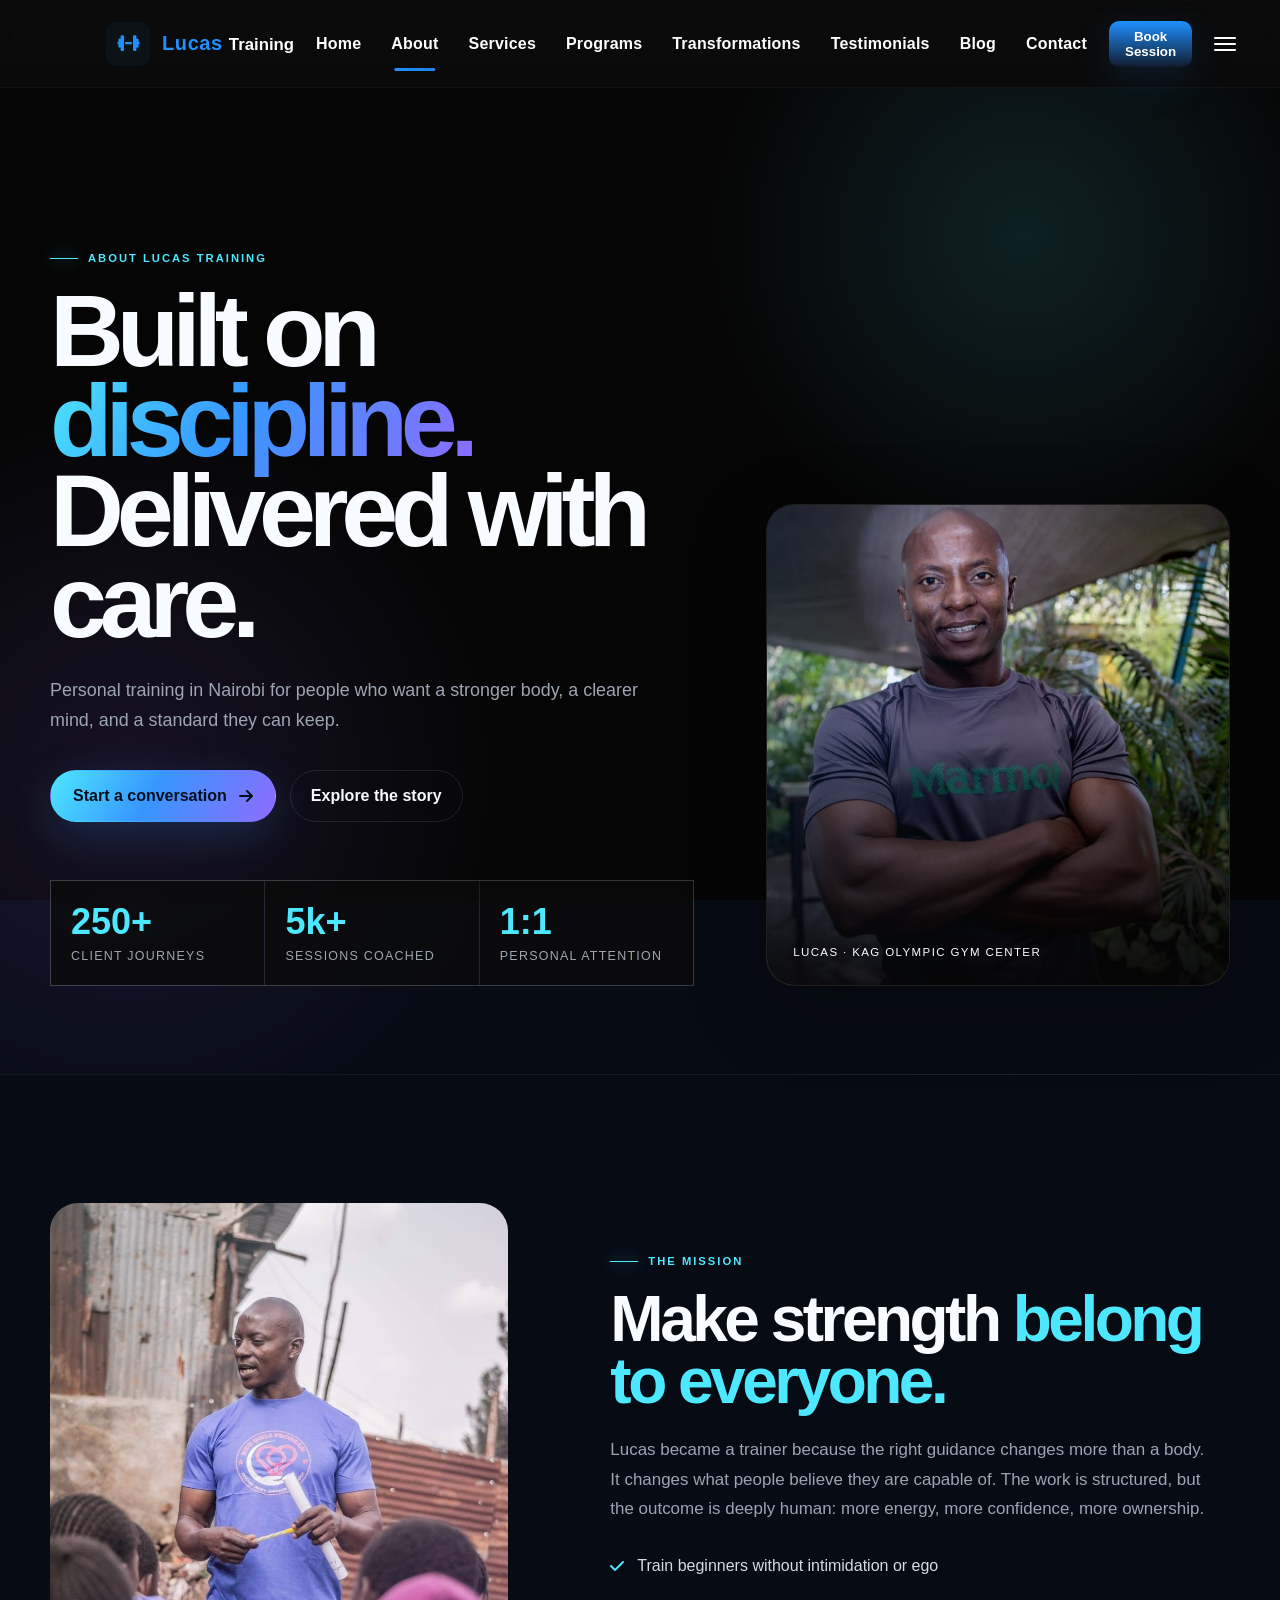
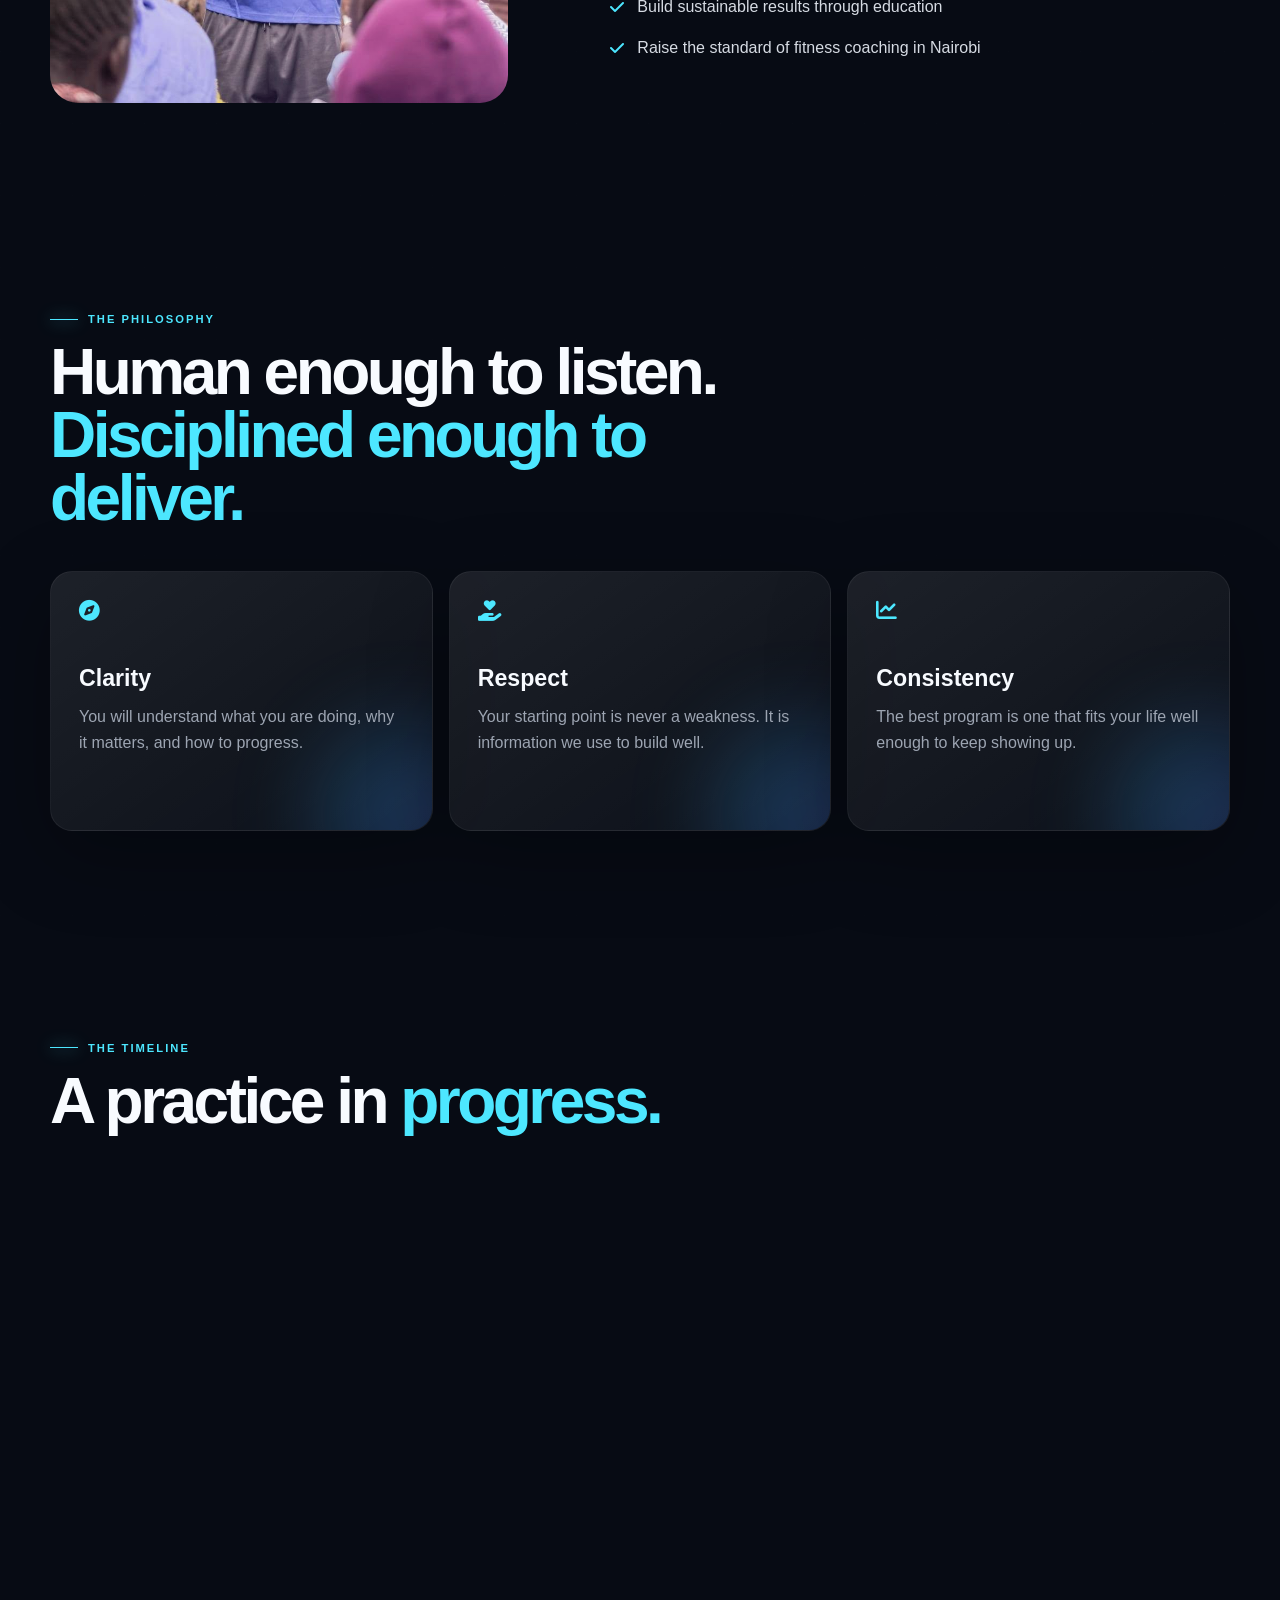
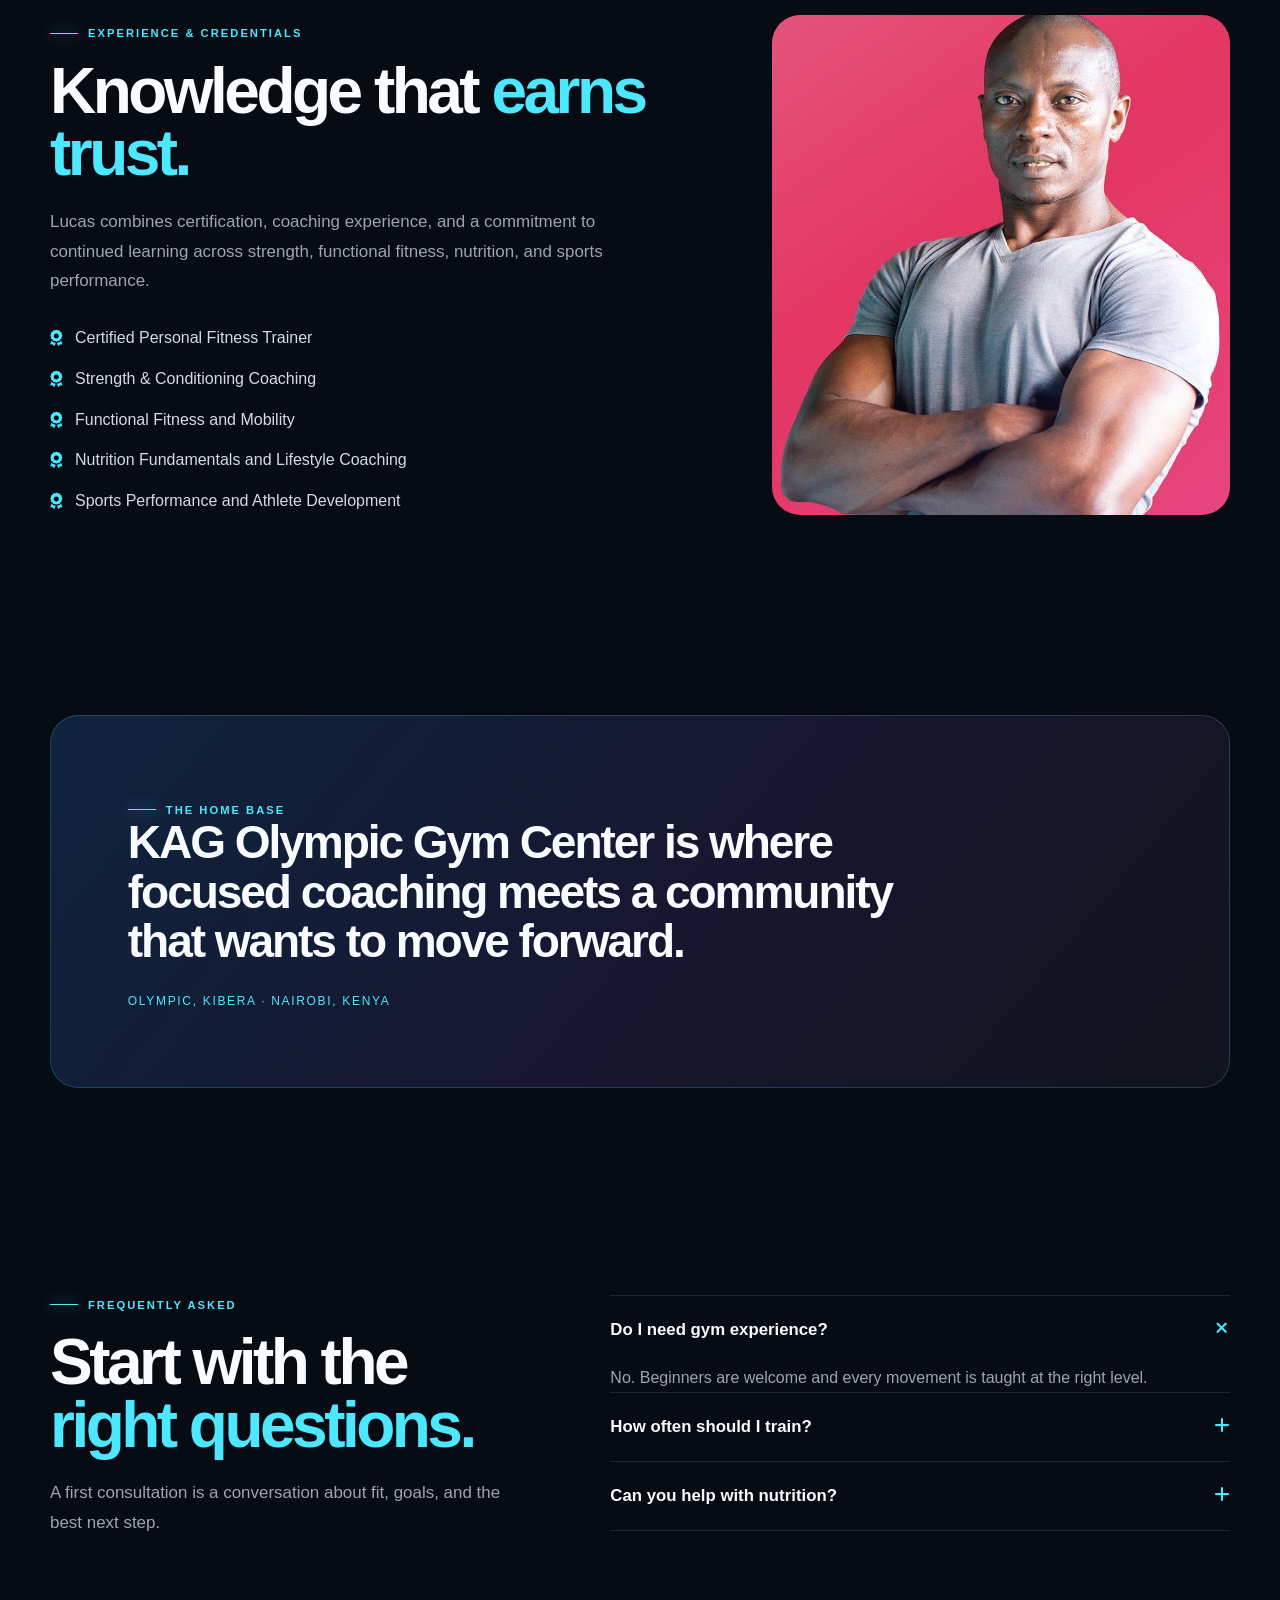
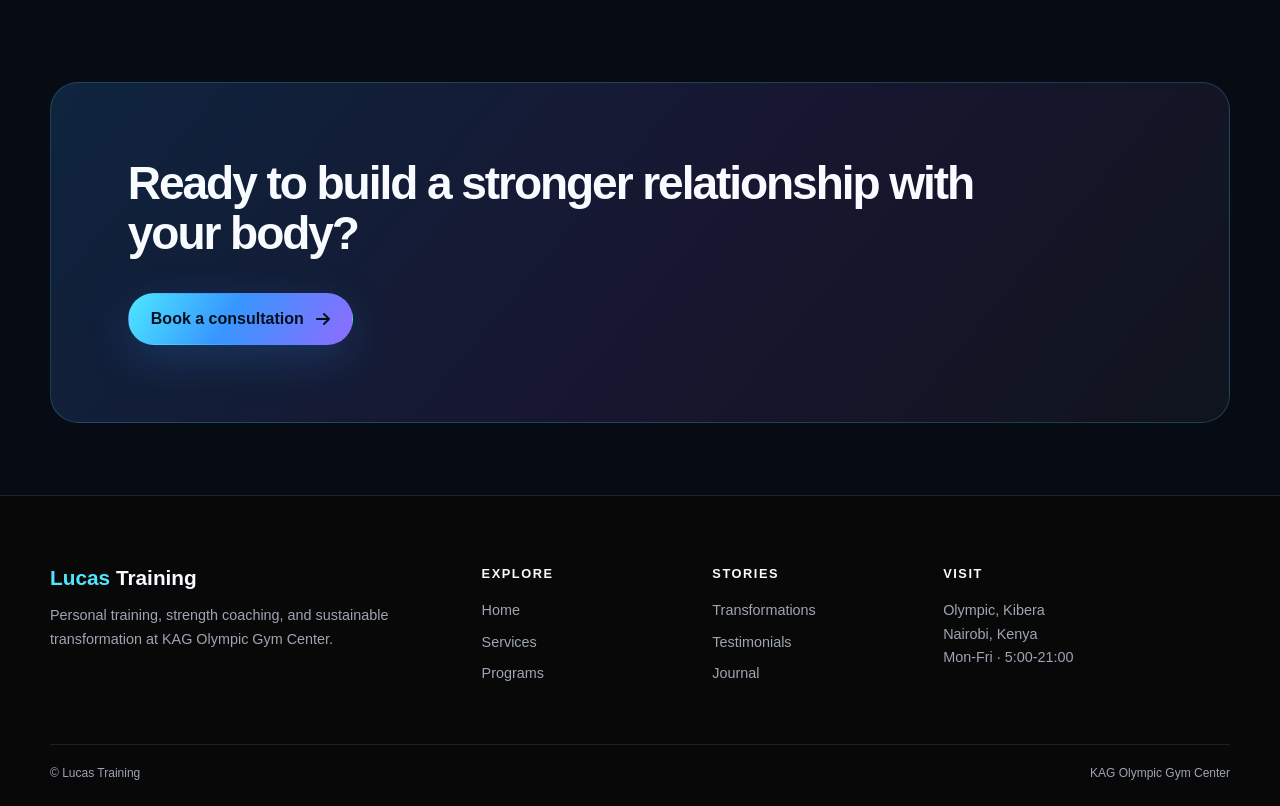
==== commit c3be3134: "redesign synced" ====
--- a/about.html
+++ b/about.html
@@ -3,8 +3,8 @@
 <head>
   <meta charset="utf-8">
   <meta name="viewport" content="width=device-width,initial-scale=1">
-  <title>About Lucas | Lucas Trainer</title>
-  <meta name="description" content="Learn about Lucas Trainer's coaching approach and how personal training can support your fitness goals in Nairobi or online.">
+  <title>About Lucas | Fitness Coach Kenya</title>
+  <meta name="description" content="Meet Lucas, a certified personal trainer and strength coach helping Nairobi clients build strength, confidence, and sustainable fitness habits at KAG Olympic Gym Center." />
   <!-- Critical inline CSS: ensures readable fonts/colors before main CSS loads -->
   <style>
     html,body{background:#070B14;color:#FFFFFF;font-family:Inter,Arial,sans-serif;line-height:1.45;-webkit-font-smoothing:antialiased}
@@ -12,103 +12,30 @@
     img{max-width:100%;height:auto;display:block}
     .btn{font-family:inherit}
   </style>
-  <link href="https://cdn.jsdelivr.net/npm/bootstrap@5.3.3/dist/css/bootstrap.min.css" rel="stylesheet">
   <link rel="stylesheet" href="assets/css/utilities.css">
   <link rel="preload" href="assets/css/style.css" as="style" onload="this.rel='stylesheet'">
   <noscript><link rel="stylesheet" href="assets/css/style.css"></noscript>
-  <script src="assets/js/theme.js" defer></script>
+  <link rel="stylesheet" href="assets/css/brand.css">
   <script src="assets/js/ui.js" defer></script>
   <!-- Font Awesome for icons used in navbar -->
   <link rel="stylesheet" href="https://cdnjs.cloudflare.com/ajax/libs/font-awesome/6.4.0/css/all.min.css" />
 </head>
-<body>
-  <header class="py-6 bg-light">
-    <div class="container">
-      <div class="row align-items-center">
-        <div class="col-md-3 text-center mb-3 mb-md-0">
-          <img src="assets/images/Lucas.jpg" alt="Lucas - Professional Fitness Trainer" class="profile-frame" loading="lazy">
-        </div>
-        <div class="col-md-9">
-          <h1 class="display-4">Meet Lucas</h1>
-          <p class="lead">My coaching starts with listening: understanding your goals, your experience, and what is realistic for your life.</p>
-          <p>I help people build consistent training habits with structured coaching, practical guidance, and support focused on their individual goals.</p>
-        </div>
-      </div>
-    </div>
-  </header>
-
-  <main class="container py-5">
-    <section id="mission" class="mb-5">
-      <h2>MY MISSION</h2>
-      <p>To empower individuals to achieve their fitness goals through expert coaching, education, accountability, and sustainable lifestyle changes.</p>
-    </section>
-
-    <section id="vision" class="mb-5">
-      <h2>MY VISION</h2>
-      <p>To create a healthier and stronger community by making quality fitness coaching accessible and impactful for everyone.</p>
-    </section>
-
-    <section id="why" class="mb-5">
-      <h2>WHY TRAIN WITH ME</h2>
-      <div class="row g-3 mt-3">
-        <div class="col-md-4">
-          <div class="card-glass p-3">
-            <h4>Personalized Coaching</h4>
-            <p>Every client receives a customized approach.</p>
-          </div>
-        </div>
-        <div class="col-md-4">
-          <div class="card-glass p-3">
-            <h4>Goal-Oriented Programs</h4>
-            <p>Programs designed around measurable results.</p>
-          </div>
-        </div>
-        <div class="col-md-4">
-          <div class="card-glass p-3">
-            <h4>Accountability & Support</h4>
-            <p>Continuous guidance throughout your journey.</p>
-          </div>
-        </div>
-        <div class="col-md-4 mt-3">
-          <div class="card-glass p-3">
-            <h4>Practical Progress</h4>
-            <p>Build consistency and review your approach as your needs change.</p>
-          </div>
-        </div>
-        <div class="col-md-4 mt-3">
-          <div class="card-glass p-3">
-            <h4>Flexible Coaching</h4>
-            <p>Discuss in-person and online options to find an approach that suits you.</p>
-          </div>
-        </div>
-      </div>
-    </section>
-
-    <section id="journey" class="mb-5">
-      <h2>HOW COACHING WORKS</h2>
-      <div class="row g-3 mt-2">
-        <div class="col-md-4"><div class="card-glass p-3 h-100"><h3 class="h5">1. Set your direction</h3><p class="mb-0">Talk through your goals, training history, and schedule.</p></div></div>
-        <div class="col-md-4"><div class="card-glass p-3 h-100"><h3 class="h5">2. Choose your approach</h3><p class="mb-0">Review suitable in-person or online coaching options, inclusions, and price.</p></div></div>
-        <div class="col-md-4"><div class="card-glass p-3 h-100"><h3 class="h5">3. Build consistency</h3><p class="mb-0">Follow the agreed plan and review how it is working over time.</p></div></div>
-      </div>
-    </section>
-
-    <section id="certs" class="mb-5">
-      <h2>QUALIFICATIONS</h2>
-      <p>Lucas can share his current qualifications and relevant experience during your consultation. Specific credentials should be listed here once their exact names and issuing organizations are confirmed.</p>
-    </section>
-
-    <div class="text-center mt-4">
-      <a href="contact.html#contactForm" class="btn btn-primary">Discuss coaching options</a>
-    </div>
-  </main>
-
-  <footer class="py-5 mt-5 text-center">
-    <div class="container">
-      <p class="mb-0">&copy; <span id="year"></span> LUCAS TRAINER</p>
-    </div>
-  </footer>
+  <body class="brand-site">
+  <div class="page-shell">
+    <header class="brand-hero"><div class="brand-container brand-hero-grid"><div data-reveal><span class="eyebrow">About Lucas Training</span><h1>Built on <em>discipline.</em><br>Delivered with care.</h1><p>Personal training in Nairobi for people who want a stronger body, a clearer mind, and a standard they can keep.</p><div class="hero-actions"><a class="btn-brand" href="contact.html">Start a conversation <i class="fa-solid fa-arrow-right"></i></a><a class="btn-brand-ghost" href="#journey">Explore the story</a></div><div class="hero-stat-strip"><div><strong>250+</strong><span>Client journeys</span></div><div><strong>5k+</strong><span>Sessions coached</span></div><div><strong>1:1</strong><span>Personal attention</span></div></div></div><div class="hero-portrait surface" data-reveal><img src="assets/images/Lucas.jpg" alt="Lucas, personal trainer in Nairobi" loading="eager"><span class="hero-portrait-label">Lucas · KAG Olympic Gym Center</span></div></div></header>
+    <main>
+      <section class="brand-section" id="mission"><div class="brand-container split-grid" data-reveal><div class="image-frame"><img src="assets/images/teach.jpg" alt="Lucas coaching a client" loading="lazy"></div><div><span class="eyebrow">The mission</span><h2 class="section-heading">Make strength <span>belong to everyone.</span></h2><p class="section-copy">Lucas became a trainer because the right guidance changes more than a body. It changes what people believe they are capable of. The work is structured, but the outcome is deeply human: more energy, more confidence, more ownership.</p><ul class="check-list"><li><i class="fa-solid fa-check"></i><span>Train beginners without intimidation or ego</span></li><li><i class="fa-solid fa-check"></i><span>Build sustainable results through education</span></li><li><i class="fa-solid fa-check"></i><span>Raise the standard of fitness coaching in Nairobi</span></li></ul></div></div></section>
+      <section class="brand-section brand-section-tight" id="why"><div class="brand-container"><div class="section-head" data-reveal><div><span class="eyebrow">The philosophy</span><h2 class="section-heading">Human enough to listen.<br><span>Disciplined enough to deliver.</span></h2></div></div><div class="bento"><article class="bento-card surface" data-reveal><i class="fa-solid fa-compass"></i><h3>Clarity</h3><p>You will understand what you are doing, why it matters, and how to progress.</p></article><article class="bento-card surface delay-1" data-reveal><i class="fa-solid fa-hand-holding-heart"></i><h3>Respect</h3><p>Your starting point is never a weakness. It is information we use to build well.</p></article><article class="bento-card surface delay-2" data-reveal><i class="fa-solid fa-chart-line"></i><h3>Consistency</h3><p>The best program is one that fits your life well enough to keep showing up.</p></article></div></div></section>
+      <section class="brand-section" id="journey"><div class="brand-container"><div class="section-head" data-reveal><div><span class="eyebrow">The timeline</span><h2 class="section-heading">A practice in <span>progress.</span></h2></div></div><div class="process-grid" data-reveal><div class="process-step"><strong>2019</strong><h3>Foundations</h3><p>Professional coaching began with disciplined fundamentals and a belief in accessible fitness.</p></div><div class="process-step"><strong>2020</strong><h3>Transformation</h3><p>Weight loss and body recomposition coaching became a core part of the practice.</p></div><div class="process-step"><strong>2022</strong><h3>Performance</h3><p>Strength, conditioning, and athlete development expanded the coaching method.</p></div><div class="process-step"><strong>Today</strong><h3>The next standard</h3><p>Helping Nairobi clients build stronger lives, one purposeful session at a time.</p></div></div></div></section>
+      <section class="brand-section brand-section-tight" id="certs"><div class="brand-container split-grid reverse" data-reveal><div><span class="eyebrow">Experience & credentials</span><h2 class="section-heading">Knowledge that <span>earns trust.</span></h2><p class="section-copy">Lucas combines certification, coaching experience, and a commitment to continued learning across strength, functional fitness, nutrition, and sports performance.</p><ul class="check-list"><li><i class="fa-solid fa-award"></i><span>Certified Personal Fitness Trainer</span></li><li><i class="fa-solid fa-award"></i><span>Strength & Conditioning Coaching</span></li><li><i class="fa-solid fa-award"></i><span>Functional Fitness and Mobility</span></li><li><i class="fa-solid fa-award"></i><span>Nutrition Fundamentals and Lifestyle Coaching</span></li><li><i class="fa-solid fa-award"></i><span>Sports Performance and Athlete Development</span></li></ul></div><div class="image-frame"><img src="assets/images/prof.jpg" alt="Professional fitness coaching" loading="lazy"></div></div></section>
+      <section class="brand-section" id="gym"><div class="brand-container quote-block" data-reveal><span class="eyebrow">The home base</span><blockquote>KAG Olympic Gym Center is where focused coaching meets a community that wants to move forward.</blockquote><cite>Olympic, Kibera · Nairobi, Kenya</cite></div></section>
+      <section class="brand-section brand-section-tight" id="faq"><div class="brand-container split-grid"><div data-reveal><span class="eyebrow">Frequently asked</span><h2 class="section-heading">Start with the <span>right questions.</span></h2><p class="section-copy">A first consultation is a conversation about fit, goals, and the best next step.</p></div><div class="faq-list" data-reveal><div class="faq-item is-open"><button class="faq-question" type="button">Do I need gym experience?<i class="fa-solid fa-plus"></i></button><div class="faq-answer"><p>No. Beginners are welcome and every movement is taught at the right level.</p></div></div><div class="faq-item"><button class="faq-question" type="button">How often should I train?<i class="fa-solid fa-plus"></i></button><div class="faq-answer"><p>Most clients begin with two or three purposeful sessions each week.</p></div></div><div class="faq-item"><button class="faq-question" type="button">Can you help with nutrition?<i class="fa-solid fa-plus"></i></button><div class="faq-answer"><p>Yes. Guidance is practical, goal-led, and built around habits you can maintain.</p></div></div></div></div></section>
+      <section class="brand-section brand-section-tight"><div class="brand-container"><div class="quote-block" data-reveal><blockquote>Ready to build a stronger relationship with your body?</blockquote><div class="hero-actions"><a class="btn-brand" href="contact.html">Book a consultation <i class="fa-solid fa-arrow-right"></i></a></div></div></div></section>
+    </main>
+    <footer class="page-footer"><div class="brand-container"><div class="footer-grid"><div><div class="footer-brand"><span>Lucas</span> Training</div><p>Personal training, strength coaching, and sustainable transformation at KAG Olympic Gym Center.</p></div><div><h4>Explore</h4><ul><li><a href="index.html">Home</a></li><li><a href="services.html">Services</a></li><li><a href="programs.html">Programs</a></li></ul></div><div><h4>Stories</h4><ul><li><a href="transformations.html">Transformations</a></li><li><a href="testimonials.html">Testimonials</a></li><li><a href="blog.html">Journal</a></li></ul></div><div><h4>Visit</h4><p>Olympic, Kibera<br>Nairobi, Kenya<br>Mon-Fri · 5:00-21:00</p></div></div><div class="footer-bottom"><span>&copy; <span id="year"></span> Lucas Training</span><span>KAG Olympic Gym Center</span></div></div></footer>
+  </div>
 
   <script src="assets/js/navbar.js"></script>
+  <script src="assets/js/brand.js"></script>
 </body>
 </html>
--- a/assets/css/utilities.css
+++ b/assets/css/utilities.css
@@ -1,5 +1,5 @@
 /* utilities.css — Tailwind-inspired utility-first system (custom) */
-/* Design tokens and layout variables (colors set per-theme below) */
+/* Permanent Lucas Training dark design tokens. */
 :root{
   --space-unit:8px;
   --radius:12px;
@@ -10,7 +10,7 @@
   --glass-2: rgba(255,255,255,0.01);
   --shadow-1: rgba(2,6,23,0.12);
   --muted-border: rgba(255,255,255,0.03);
-  /* Color tokens — defaults (will be overridden by [data-theme]) */
+  /* Dark luxury color tokens. */
   --bg: #070B14;
   --surface: #111A2E;
   --primary: #1E90FF;
@@ -21,30 +21,6 @@
   --accent: rgba(30,144,255,0.14);
 }
 
-/* Light / Dark themes */
-[data-theme="light"]{
-  --bg: #FFFFFF;
-  --surface: #F6F8FB;
-  --primary: #1E90FF;
-  /* In light mode, body text uses the blue primary for a bold, branded look */
-  --text: #172033;
-  /* Buttons keep high contrast text */
-  --btn-text: #FFFFFF;
-  --muted: #6B7280;
-  --border: rgba(10,31,68,0.06);
-  --accent: rgba(30,144,255,0.12);
-}
-
-[data-theme="dark"]{
-  --bg: #070B14;
-  --surface: #111A2E;
-  --primary: #1E90FF;
-  --text: #FFFFFF;
-  --btn-text: var(--text);
-  --muted: #B0C4DE;
-  --border: rgba(255,255,255,0.04);
-  --accent: rgba(30,144,255,0.35);
-}
 
 /* Core page defaults */
 html,body{background:var(--bg);color:var(--text);font-family:Inter,system-ui,-apple-system,Segoe UI,Roboto,Arial,sans-serif;margin:0}
@@ -83,8 +59,6 @@
 /* Colors and surfaces (use variables only) */
 .text{color:var(--text)}.text-primary{color:var(--primary)}.text-muted{color:var(--muted)}
 .bg{background:var(--bg)}.bg-surface{background:var(--surface)}
-.bg-light{color:#172033}
-.bg-light .lead,.bg-light .muted,.bg-light .text-muted{color:#4b5563}
 .border{border:1px solid var(--border)}.rounded{border-radius:var(--radius)}.rounded-full{border-radius:9999px}
 
 /* Buttons */
--- a/assets/css/style.css
+++ b/assets/css/style.css
@@ -1,6 +1,5 @@
 :root{
-  /* Blue performance theme tokens */
-  /* legacy color vars removed — use theme tokens in utilities.css: --primary, --surface, --accent */
+  /* Legacy compatibility tokens for the permanent dark brand system. */
   --bg: #070B14; /* Page background */
   --surface: #111A2E; /* Card / surface */
   --text: #FFFFFF; /* Primary text */
@@ -48,7 +47,6 @@
 .text-muted{color:var(--muted)}
 
 /* Buttons */
-.btn-outline-light{border:1px solid rgba(4,17,36,0.06);color:var(--text);background:transparent}
 .btn-outline{border:1px solid rgba(255,255,255,0.12);color:var(--text);background:transparent;padding:0.62rem 1rem;border-radius:10px;transition:transform .18s ease,background .18s,box-shadow .18s;display:inline-flex;align-items:center;justify-content:center}
 .btn-outline:hover{background:rgba(255,255,255,0.03);transform:translateY(-3px);box-shadow:0 14px 36px rgba(30,144,255,0.06)}
 .btn-pill{border-radius:50px}
@@ -58,7 +56,7 @@
 .navbar .nav-link:hover{color:var(--primary)}
 
 /* Hero */
-.hero{position:relative;overflow:hidden;background-image:url('../images/gym%206.jpg');background-size:cover;background-position:center;background-repeat:no-repeat;/* ensure hero sits below fixed nav */height:calc(100vh - var(--nav-height));min-height:calc(100vh - var(--nav-height))}
+.hero{position:relative;overflow:hidden;background-image:url('assets/images/gym%206.jpg');background-size:cover;background-position:center;background-repeat:no-repeat;/* ensure hero sits below fixed nav */height:calc(100vh - var(--nav-height));min-height:calc(100vh - var(--nav-height))}
 .hero-video{position:absolute;inset:0;width:100%;height:100%;object-fit:cover;z-index:0}
 .overlay{position:absolute;inset:0;z-index:2}
 .overlay::before{content:'';position:absolute;inset:0;background:linear-gradient(180deg, rgba(4,10,25,0.92) 0%, rgba(4,10,25,0.78) 40%, rgba(0,0,0,0.82) 75%);mix-blend-mode:normal;opacity:1}
@@ -82,12 +80,17 @@
 /* Improved hero title readability and layout */
 .hero-title{text-shadow:0 8px 40px rgba(6,10,20,0.6);font-size:clamp(1.9rem,4.6vw,3.2rem);line-height:1.02;margin-bottom:.5rem;letter-spacing:-0.6px;will-change:transform}
 .hero-sub{max-width:64ch;margin:0 auto;color:var(--muted);will-change:transform,opacity}
+.hero-rotator{display:flex;align-items:center;justify-content:center;gap:.9rem;margin:1rem auto 1.15rem;flex-wrap:wrap}
+.hero-rotator-label{font-size:.78rem !important;font-weight:800 !important;text-transform:uppercase !important;letter-spacing:.3em !important;color:var(--muted) !important;font-family:'Montserrat',sans-serif !important}
+.hero-rotator-word{display:inline-block;min-width:8ch;color:var(--primary) !important;font-size:1.18rem !important;font-weight:900 !important;text-transform:uppercase !important;letter-spacing:.22em !important;transition:opacity .45s ease, transform .45s ease !important;font-family:'Montserrat',sans-serif !important}
+.hero-trust{margin-top:1rem;color:rgba(234,244,255,0.82) !important;font-size:1.12rem !important;font-weight:800 !important;letter-spacing:.015em !important;max-width:44rem !important;line-height:1.7 !important;font-family:'Inter',sans-serif !important}
 .hero-cta{display:flex;gap:1rem;justify-content:center;will-change:transform}
 .hero-cta .btn{transform:none;opacity:1;transition:transform .6s cubic-bezier(.2,.9,.2,1),opacity .6s ease,box-shadow .4s ease;box-shadow:0 12px 36px rgba(30,144,255,0)}
 .hero-cta.show .btn{box-shadow:0 12px 40px rgba(30,144,255,0.10)}
 .hero-cta.show .btn.btn-primary{transform:scale(1.02);box-shadow:0 16px 56px rgba(30,144,255,0.14)}
 @media(min-width:992px){
   .hero-cta{justify-content:flex-start}
+  .hero-rotator{justify-content:flex-start}
   .hero-content{margin-left:6%;margin-right:0;max-width:640px;padding-left:0;padding-right:0}
   .hero h1{font-size:3.8rem}
 }
@@ -280,3 +283,4 @@
 
 .nav-links a:focus,.mobile-links a:focus{outline:3px solid rgba(30,144,255,0.18);outline-offset:4px;border-radius:8px}
 
+
--- a/assets/css/style.css
+++ b/assets/css/style.css
@@ -1,6 +1,5 @@
 :root{
-  /* Blue performance theme tokens */
-  /* legacy color vars removed — use theme tokens in utilities.css: --primary, --surface, --accent */
+  /* Legacy compatibility tokens for the permanent dark brand system. */
   --bg: #070B14; /* Page background */
   --surface: #111A2E; /* Card / surface */
   --text: #FFFFFF; /* Primary text */
@@ -48,7 +47,6 @@
 .text-muted{color:var(--muted)}
 
 /* Buttons */
-.btn-outline-light{border:1px solid rgba(4,17,36,0.06);color:var(--text);background:transparent}
 .btn-outline{border:1px solid rgba(255,255,255,0.12);color:var(--text);background:transparent;padding:0.62rem 1rem;border-radius:10px;transition:transform .18s ease,background .18s,box-shadow .18s;display:inline-flex;align-items:center;justify-content:center}
 .btn-outline:hover{background:rgba(255,255,255,0.03);transform:translateY(-3px);box-shadow:0 14px 36px rgba(30,144,255,0.06)}
 .btn-pill{border-radius:50px}
@@ -58,7 +56,7 @@
 .navbar .nav-link:hover{color:var(--primary)}
 
 /* Hero */
-.hero{position:relative;overflow:hidden;background-image:url('../images/gym%206.jpg');background-size:cover;background-position:center;background-repeat:no-repeat;/* ensure hero sits below fixed nav */height:calc(100vh - var(--nav-height));min-height:calc(100vh - var(--nav-height))}
+.hero{position:relative;overflow:hidden;background-image:url('assets/images/gym%206.jpg');background-size:cover;background-position:center;background-repeat:no-repeat;/* ensure hero sits below fixed nav */height:calc(100vh - var(--nav-height));min-height:calc(100vh - var(--nav-height))}
 .hero-video{position:absolute;inset:0;width:100%;height:100%;object-fit:cover;z-index:0}
 .overlay{position:absolute;inset:0;z-index:2}
 .overlay::before{content:'';position:absolute;inset:0;background:linear-gradient(180deg, rgba(4,10,25,0.92) 0%, rgba(4,10,25,0.78) 40%, rgba(0,0,0,0.82) 75%);mix-blend-mode:normal;opacity:1}
@@ -82,12 +80,17 @@
 /* Improved hero title readability and layout */
 .hero-title{text-shadow:0 8px 40px rgba(6,10,20,0.6);font-size:clamp(1.9rem,4.6vw,3.2rem);line-height:1.02;margin-bottom:.5rem;letter-spacing:-0.6px;will-change:transform}
 .hero-sub{max-width:64ch;margin:0 auto;color:var(--muted);will-change:transform,opacity}
+.hero-rotator{display:flex;align-items:center;justify-content:center;gap:.9rem;margin:1rem auto 1.15rem;flex-wrap:wrap}
+.hero-rotator-label{font-size:.78rem !important;font-weight:800 !important;text-transform:uppercase !important;letter-spacing:.3em !important;color:var(--muted) !important;font-family:'Montserrat',sans-serif !important}
+.hero-rotator-word{display:inline-block;min-width:8ch;color:var(--primary) !important;font-size:1.18rem !important;font-weight:900 !important;text-transform:uppercase !important;letter-spacing:.22em !important;transition:opacity .45s ease, transform .45s ease !important;font-family:'Montserrat',sans-serif !important}
+.hero-trust{margin-top:1rem;color:rgba(234,244,255,0.82) !important;font-size:1.12rem !important;font-weight:800 !important;letter-spacing:.015em !important;max-width:44rem !important;line-height:1.7 !important;font-family:'Inter',sans-serif !important}
 .hero-cta{display:flex;gap:1rem;justify-content:center;will-change:transform}
 .hero-cta .btn{transform:none;opacity:1;transition:transform .6s cubic-bezier(.2,.9,.2,1),opacity .6s ease,box-shadow .4s ease;box-shadow:0 12px 36px rgba(30,144,255,0)}
 .hero-cta.show .btn{box-shadow:0 12px 40px rgba(30,144,255,0.10)}
 .hero-cta.show .btn.btn-primary{transform:scale(1.02);box-shadow:0 16px 56px rgba(30,144,255,0.14)}
 @media(min-width:992px){
   .hero-cta{justify-content:flex-start}
+  .hero-rotator{justify-content:flex-start}
   .hero-content{margin-left:6%;margin-right:0;max-width:640px;padding-left:0;padding-right:0}
   .hero h1{font-size:3.8rem}
 }
@@ -280,3 +283,4 @@
 
 .nav-links a:focus,.mobile-links a:focus{outline:3px solid rgba(30,144,255,0.18);outline-offset:4px;border-radius:8px}
 
+
--- a/assets/css/brand.css
+++ b/assets/css/brand.css
@@ -0,0 +1,22 @@
+/* Lucas Training brand system for non-hero content. The homepage hero remains governed by the legacy hero selectors. */
+.brand-site{--ink:#050505;--panel:#101010;--panel-2:#171717;--line:rgba(255,255,255,.1);--soft-line:rgba(255,255,255,.06);--white:#f8fbff;--quiet:#9da5b2;--cyan:#4de7ff;--blue:#3796ff;--violet:#8f6bff;--brand-gradient:linear-gradient(120deg,#4de7ff 0%,#3796ff 45%,#8f6bff 100%);background:var(--ink);color:var(--white);overflow-x:hidden}
+.brand-site main{position:relative;isolation:isolate}.brand-site main:before{content:"";position:absolute;inset:0;z-index:-1;opacity:.32;background-image:linear-gradient(rgba(255,255,255,.025) 1px,transparent 1px),linear-gradient(90deg,rgba(255,255,255,.025) 1px,transparent 1px);background-size:72px 72px;mask-image:linear-gradient(to bottom,#000,transparent 78%);pointer-events:none}
+.brand-site .brand-container{width:min(1180px,calc(100% - 48px));margin:0 auto}.brand-site .brand-section{padding:clamp(76px,10vw,148px) 0;position:relative}.brand-site .brand-section-tight{padding:72px 0}.brand-site .eyebrow{display:inline-flex;align-items:center;gap:10px;color:var(--cyan);font-size:.7rem;font-weight:800;letter-spacing:.18em;text-transform:uppercase}.brand-site .eyebrow:before{content:"";width:28px;height:1px;background:var(--cyan);box-shadow:0 0 16px var(--cyan)}
+.brand-site .section-heading{max-width:760px;margin:18px 0 0;font-family:Montserrat,sans-serif;font-size:clamp(2.25rem,5vw,5.2rem);line-height:.98;letter-spacing:-.055em;color:var(--white)}.brand-site .section-heading span{color:var(--cyan)}.brand-site .section-copy{max-width:600px;margin:22px 0 0;color:var(--quiet);font-size:1.06rem;line-height:1.75}.brand-site .section-head{display:flex;align-items:end;justify-content:space-between;gap:32px;margin-bottom:42px}.brand-site .section-head .section-heading{margin-top:14px}.brand-site .section-head .section-copy{margin:0}
+.brand-site .surface{background:linear-gradient(145deg,rgba(255,255,255,.09),rgba(255,255,255,.025));border:1px solid var(--soft-line);box-shadow:0 24px 80px rgba(0,0,0,.28);backdrop-filter:blur(18px)}.brand-site .surface:hover{border-color:rgba(77,231,255,.32);box-shadow:0 30px 100px rgba(0,0,0,.4),0 0 38px rgba(55,150,255,.08)}
+.brand-site .btn-brand{display:inline-flex;align-items:center;justify-content:center;gap:12px;min-height:52px;padding:0 22px;border:1px solid transparent;border-radius:999px;background:var(--brand-gradient);color:#03101b;font-weight:800;text-decoration:none;box-shadow:0 14px 45px rgba(55,150,255,.2);transition:transform .3s ease,box-shadow .3s ease}.brand-site .btn-brand:hover{transform:translateY(-4px);box-shadow:0 20px 60px rgba(77,231,255,.3);color:#03101b}.brand-site .btn-brand-ghost{display:inline-flex;align-items:center;gap:10px;min-height:52px;padding:0 20px;border:1px solid var(--line);border-radius:999px;color:var(--white);text-decoration:none;font-weight:700;transition:.3s ease}.brand-site .btn-brand-ghost:hover{border-color:var(--cyan);color:var(--cyan);transform:translateY(-3px)}
+.brand-site .brand-hero{padding:clamp(78px,12vw,166px) 0 88px;background:radial-gradient(circle at 80% 15%,rgba(77,231,255,.12),transparent 24%),radial-gradient(circle at 10% 70%,rgba(143,107,255,.13),transparent 28%);border-bottom:1px solid var(--soft-line)}.brand-site .brand-hero-grid{display:grid;grid-template-columns:1fr .72fr;align-items:end;gap:72px}.brand-site .brand-hero h1{max-width:780px;margin:20px 0 0;font-family:Montserrat,sans-serif;font-size:clamp(3.4rem,8vw,8.8rem);line-height:.88;letter-spacing:-.07em}.brand-site .brand-hero h1 em{font-style:normal;color:transparent;background:var(--brand-gradient);background-clip:text;-webkit-background-clip:text}.brand-site .brand-hero p{max-width:610px;margin:28px 0 0;color:var(--quiet);font-size:1.12rem;line-height:1.7}.brand-site .hero-actions{display:flex;gap:14px;flex-wrap:wrap;margin-top:34px}.brand-site .hero-stat-strip{display:grid;grid-template-columns:repeat(3,1fr);gap:1px;margin-top:58px;background:var(--line);border:1px solid var(--line)}.brand-site .hero-stat-strip div{padding:20px;background:rgba(5,5,5,.82)}.brand-site .hero-stat-strip strong{display:block;font:800 2.25rem Oswald,sans-serif;color:var(--cyan)}.brand-site .hero-stat-strip span{display:block;margin-top:4px;color:var(--quiet);font-size:.78rem;text-transform:uppercase;letter-spacing:.1em}.brand-site .hero-portrait{position:relative;min-height:480px;overflow:hidden;border-radius:28px;background:#111}.brand-site .hero-portrait:after{content:"";position:absolute;inset:0;background:linear-gradient(180deg,transparent 35%,rgba(5,5,5,.92)),linear-gradient(90deg,rgba(55,150,255,.14),transparent 60%)}.brand-site .hero-portrait img{width:100%;height:100%;min-height:480px;object-fit:cover;object-position:center;filter:saturate(.82) contrast(1.06)}.brand-site .hero-portrait-label{position:absolute;z-index:1;left:26px;bottom:24px;font-size:.72rem;letter-spacing:.12em;text-transform:uppercase;color:var(--white)}
+.brand-site .split-grid{display:grid;grid-template-columns:.85fr 1.15fr;align-items:center;gap:clamp(38px,8vw,120px)}.brand-site .split-grid.reverse{grid-template-columns:1.15fr .85fr}.brand-site .image-frame{position:relative;overflow:hidden;min-height:500px;border-radius:28px;background:var(--panel)}.brand-site .image-frame img{width:100%;height:100%;min-height:500px;object-fit:cover;transition:transform .8s cubic-bezier(.2,.8,.2,1)}.brand-site .image-frame:hover img{transform:scale(1.045)}.brand-site .image-frame:after{content:"";position:absolute;inset:0;background:linear-gradient(145deg,rgba(77,231,255,.16),transparent 42%,rgba(143,107,255,.18));mix-blend-mode:screen;pointer-events:none}.brand-site .number-kicker{font:800 5rem/.8 Oswald,sans-serif;color:transparent;background:var(--brand-gradient);background-clip:text;-webkit-background-clip:text}.brand-site .check-list{display:grid;gap:16px;margin:30px 0 0;padding:0;list-style:none}.brand-site .check-list li{display:flex;gap:13px;align-items:flex-start;color:#d6dbe3;line-height:1.55}.brand-site .check-list i{margin-top:4px;color:var(--cyan)}
+.brand-site .bento{display:grid;grid-template-columns:repeat(12,1fr);gap:16px}.brand-site .bento-card{position:relative;min-height:260px;grid-column:span 4;padding:28px;border-radius:22px;overflow:hidden;transition:transform .35s ease}.brand-site .bento-card:hover{transform:translateY(-8px)}.brand-site .bento-card.wide{grid-column:span 8}.brand-site .bento-card.tall{min-height:420px}.brand-site .bento-card:after{content:"";position:absolute;width:180px;height:180px;right:-65px;bottom:-75px;border-radius:50%;background:var(--brand-gradient);filter:blur(46px);opacity:.25}.brand-site .bento-card i{font-size:1.3rem;color:var(--cyan)}.brand-site .bento-card h3{position:relative;z-index:1;margin:40px 0 12px;font:700 1.45rem Montserrat,sans-serif}.brand-site .bento-card p{position:relative;z-index:1;margin:0;color:var(--quiet);line-height:1.65}
+.brand-site .program-grid{display:grid;grid-template-columns:repeat(3,1fr);gap:16px}.brand-site .program-tile{display:flex;flex-direction:column;min-height:320px;padding:26px;border-radius:22px;transition:transform .35s ease,border-color .35s ease}.brand-site .program-tile:hover{transform:translateY(-8px)}.brand-site .program-number{color:var(--cyan);font:700 .78rem Oswald,sans-serif;letter-spacing:.12em}.brand-site .program-tile h3{margin:50px 0 12px;font:700 1.4rem Montserrat,sans-serif}.brand-site .program-tile p{margin:0;color:var(--quiet);line-height:1.65}.brand-site .program-tile .tile-foot{display:flex;justify-content:space-between;align-items:center;gap:12px;margin-top:auto;padding-top:28px;color:var(--cyan);font-size:.82rem}.brand-site .program-tile a{color:var(--white);text-decoration:none}.brand-site .program-tile a:hover{color:var(--cyan)}
+.brand-site .process-grid{display:grid;grid-template-columns:repeat(4,1fr);gap:0;border-top:1px solid var(--line);border-bottom:1px solid var(--line)}.brand-site .process-step{padding:30px 24px 34px;border-right:1px solid var(--line)}.brand-site .process-step:last-child{border-right:0}.brand-site .process-step strong{font:700 2.8rem Oswald,sans-serif;color:rgba(255,255,255,.22)}.brand-site .process-step h3{margin:22px 0 10px;font:700 1.1rem Montserrat,sans-serif}.brand-site .process-step p{margin:0;color:var(--quiet);line-height:1.6;font-size:.92rem}
+.brand-site .quote-block{padding:clamp(30px,6vw,80px);border-radius:28px;background:linear-gradient(130deg,rgba(55,150,255,.18),rgba(143,107,255,.12) 55%,rgba(255,255,255,.04));border:1px solid rgba(77,231,255,.2)}.brand-site .quote-block blockquote{max-width:850px;margin:0;font:700 clamp(1.7rem,3.6vw,3.5rem)/1.08 Montserrat,sans-serif;letter-spacing:-.045em}.brand-site .quote-block cite{display:block;margin-top:26px;color:var(--cyan);font-style:normal;font-size:.75rem;text-transform:uppercase;letter-spacing:.14em}
+.brand-site .story-grid{display:grid;grid-template-columns:1fr 1fr;gap:16px}.brand-site .story-card{padding:28px;border-radius:22px}.brand-site .story-card .stars{color:var(--cyan);letter-spacing:3px}.brand-site .story-card blockquote{margin:22px 0;font-size:1.08rem;line-height:1.65;color:#e4e8ee}.brand-site .story-card footer{display:flex;align-items:center;gap:12px;border:0;padding:0}.brand-site .avatar{width:42px;height:42px;border-radius:50%;object-fit:cover;border:1px solid rgba(77,231,255,.4)}.brand-site .story-card small{color:var(--quiet)}
+.brand-site .gallery-grid{display:grid;grid-template-columns:1.3fr .7fr .7fr;grid-auto-rows:220px;gap:14px}.brand-site .gallery-grid img{width:100%;height:100%;object-fit:cover;border-radius:18px;filter:saturate(.72);transition:filter .35s ease,transform .5s ease}.brand-site .gallery-grid img:hover{filter:saturate(1);transform:scale(1.02)}.brand-site .gallery-grid img:first-child{grid-row:span 2}.brand-site .article-grid{display:grid;grid-template-columns:repeat(3,1fr);gap:16px}.brand-site .article-card{overflow:hidden;border-radius:22px}.brand-site .article-card img{width:100%;height:190px;object-fit:cover;filter:saturate(.7);transition:transform .5s ease}.brand-site .article-card:hover img{transform:scale(1.05)}.brand-site .article-card-body{padding:24px}.brand-site .tag{display:inline-flex;color:var(--cyan);font-size:.68rem;letter-spacing:.12em;text-transform:uppercase}.brand-site .article-card h3{margin:14px 0 10px;font:700 1.25rem/1.15 Montserrat,sans-serif}.brand-site .article-card p{margin:0;color:var(--quiet);line-height:1.55}.brand-site .article-card a{display:inline-flex;margin-top:24px;color:var(--white);text-decoration:none;font-weight:700}.brand-site .article-card a:hover{color:var(--cyan)}
+.brand-site .faq-list{border-top:1px solid var(--line)}.brand-site .faq-item{border-bottom:1px solid var(--line)}.brand-site .faq-question{width:100%;display:flex;justify-content:space-between;gap:18px;padding:24px 0;border:0;background:none;color:var(--white);font:700 1.05rem Montserrat,sans-serif;text-align:left;cursor:pointer}.brand-site .faq-question i{color:var(--cyan);transition:transform .3s ease}.brand-site .faq-answer{display:grid;grid-template-rows:0fr;transition:grid-template-rows .35s ease}.brand-site .faq-answer p{overflow:hidden;margin:0;color:var(--quiet);line-height:1.7}.brand-site .faq-item.is-open .faq-answer{grid-template-rows:1fr}.brand-site .faq-item.is-open .faq-question i{transform:rotate(45deg)}
+.brand-site .page-shell{min-height:100vh}.brand-site .page-footer{padding:70px 0 24px;background:#080808;border-top:1px solid var(--line)}.brand-site .footer-grid{display:grid;grid-template-columns:1.4fr .7fr .7fr 1fr;gap:30px}.brand-site .footer-brand{font:800 1.3rem Montserrat,sans-serif}.brand-site .footer-brand span{color:var(--cyan)}.brand-site .page-footer p,.brand-site .page-footer li{color:var(--quiet);line-height:1.65;font-size:.9rem}.brand-site .page-footer h4{margin:0 0 18px;font:700 .8rem Montserrat,sans-serif;text-transform:uppercase;letter-spacing:.12em}.brand-site .page-footer ul{padding:0;margin:0;list-style:none}.brand-site .page-footer li+li{margin-top:8px}.brand-site .page-footer a{color:var(--quiet);text-decoration:none}.brand-site .page-footer a:hover{color:var(--cyan)}.brand-site .footer-bottom{display:flex;justify-content:space-between;gap:18px;margin-top:58px;padding-top:20px;border-top:1px solid var(--line);color:var(--quiet);font-size:.75rem}
+.brand-site .form-shell{display:grid;grid-template-columns:.8fr 1.2fr;gap:50px;align-items:start}.brand-site .form-grid{display:grid;grid-template-columns:1fr 1fr;gap:16px}.brand-site .field{display:grid;gap:8px}.brand-site .field.full{grid-column:1/-1}.brand-site .field label{color:#dce2eb;font-size:.82rem;font-weight:700}.brand-site .field input,.brand-site .field textarea,.brand-site .field select{width:100%;padding:15px 16px;border:1px solid var(--line);border-radius:12px;background:rgba(255,255,255,.04);color:var(--white);font:inherit}.brand-site .field textarea{min-height:150px;resize:vertical}.brand-site .field input:focus,.brand-site .field textarea:focus,.brand-site .field select:focus{outline:0;border-color:var(--cyan);box-shadow:0 0 0 4px rgba(77,231,255,.1)}.brand-site .contact-panel{padding:28px;border-radius:22px}.brand-site .contact-line{display:flex;gap:14px;padding:18px 0;border-bottom:1px solid var(--line)}.brand-site .contact-line i{width:20px;color:var(--cyan);text-align:center}.brand-site .contact-line strong{display:block;font-size:.92rem}.brand-site .contact-line span{display:block;margin-top:5px;color:var(--quiet);font-size:.88rem;line-height:1.5}
+.brand-site [data-reveal]{opacity:0;transform:translateY(24px);transition:opacity .7s ease,transform .7s cubic-bezier(.2,.8,.2,1)}.brand-site [data-reveal].is-visible{opacity:1;transform:none}.brand-site .delay-1{transition-delay:.08s}.brand-site .delay-2{transition-delay:.16s}.brand-site .delay-3{transition-delay:.24s}
+@media(max-width:900px){.brand-site .brand-hero-grid,.brand-site .split-grid,.brand-site .split-grid.reverse{grid-template-columns:1fr;gap:42px}.brand-site .hero-portrait,.brand-site .hero-portrait img{min-height:420px}.brand-site .program-grid{grid-template-columns:repeat(2,1fr)}.brand-site .bento-card{grid-column:span 6}.brand-site .bento-card.wide{grid-column:span 12}.brand-site .process-grid{grid-template-columns:repeat(2,1fr)}.brand-site .process-step:nth-child(2){border-right:0}.brand-site .process-step:nth-child(-n+2){border-bottom:1px solid var(--line)}.brand-site .article-grid{grid-template-columns:repeat(2,1fr)}.brand-site .footer-grid{grid-template-columns:repeat(2,1fr)}.brand-site .form-shell{grid-template-columns:1fr}}
+@media(max-width:600px){.brand-site .brand-container{width:min(100% - 32px,1180px)}.brand-site .brand-section{padding:78px 0}.brand-site .hero-stat-strip{grid-template-columns:1fr}.brand-site .hero-stat-strip div{display:flex;align-items:center;justify-content:space-between}.brand-site .program-grid,.brand-site .story-grid,.brand-site .article-grid,.brand-site .form-grid{grid-template-columns:1fr}.brand-site .bento-card,.brand-site .bento-card.wide{grid-column:span 12;min-height:240px}.brand-site .process-grid{grid-template-columns:1fr}.brand-site .process-step,.brand-site .process-step:nth-child(2){border-right:0;border-bottom:1px solid var(--line)}.brand-site .process-step:last-child{border-bottom:0}.brand-site .gallery-grid{grid-template-columns:1fr 1fr;grid-auto-rows:150px}.brand-site .gallery-grid img:first-child{grid-column:span 2;grid-row:span 2}.brand-site .footer-grid{grid-template-columns:1fr}.brand-site .footer-bottom{flex-direction:column;margin-top:36px}.brand-site .section-head{display:block}.brand-site .section-head .section-copy{margin-top:18px}.brand-site .field.full{grid-column:auto}}
+@media(prefers-reduced-motion:reduce){.brand-site [data-reveal]{opacity:1;transform:none;transition:none}.brand-site *{scroll-behavior:auto!important;transition-duration:.01ms!important}}
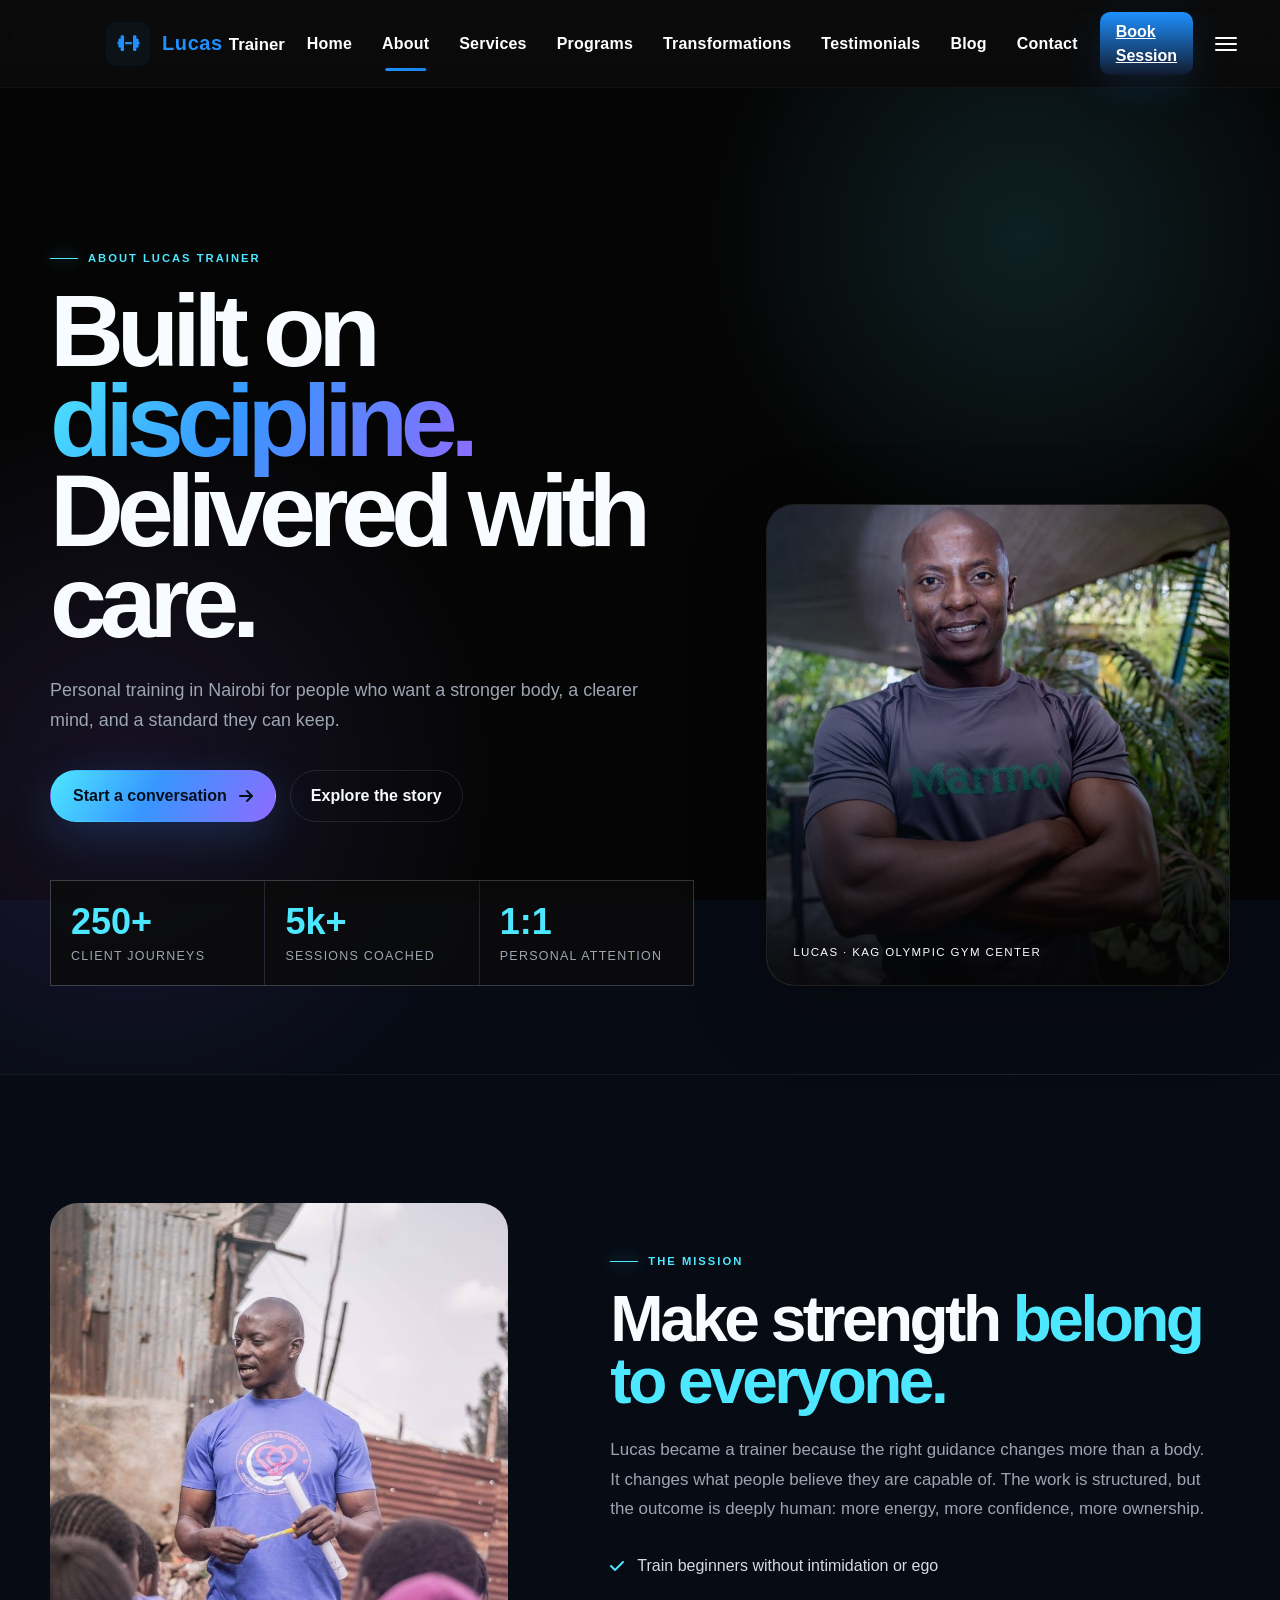
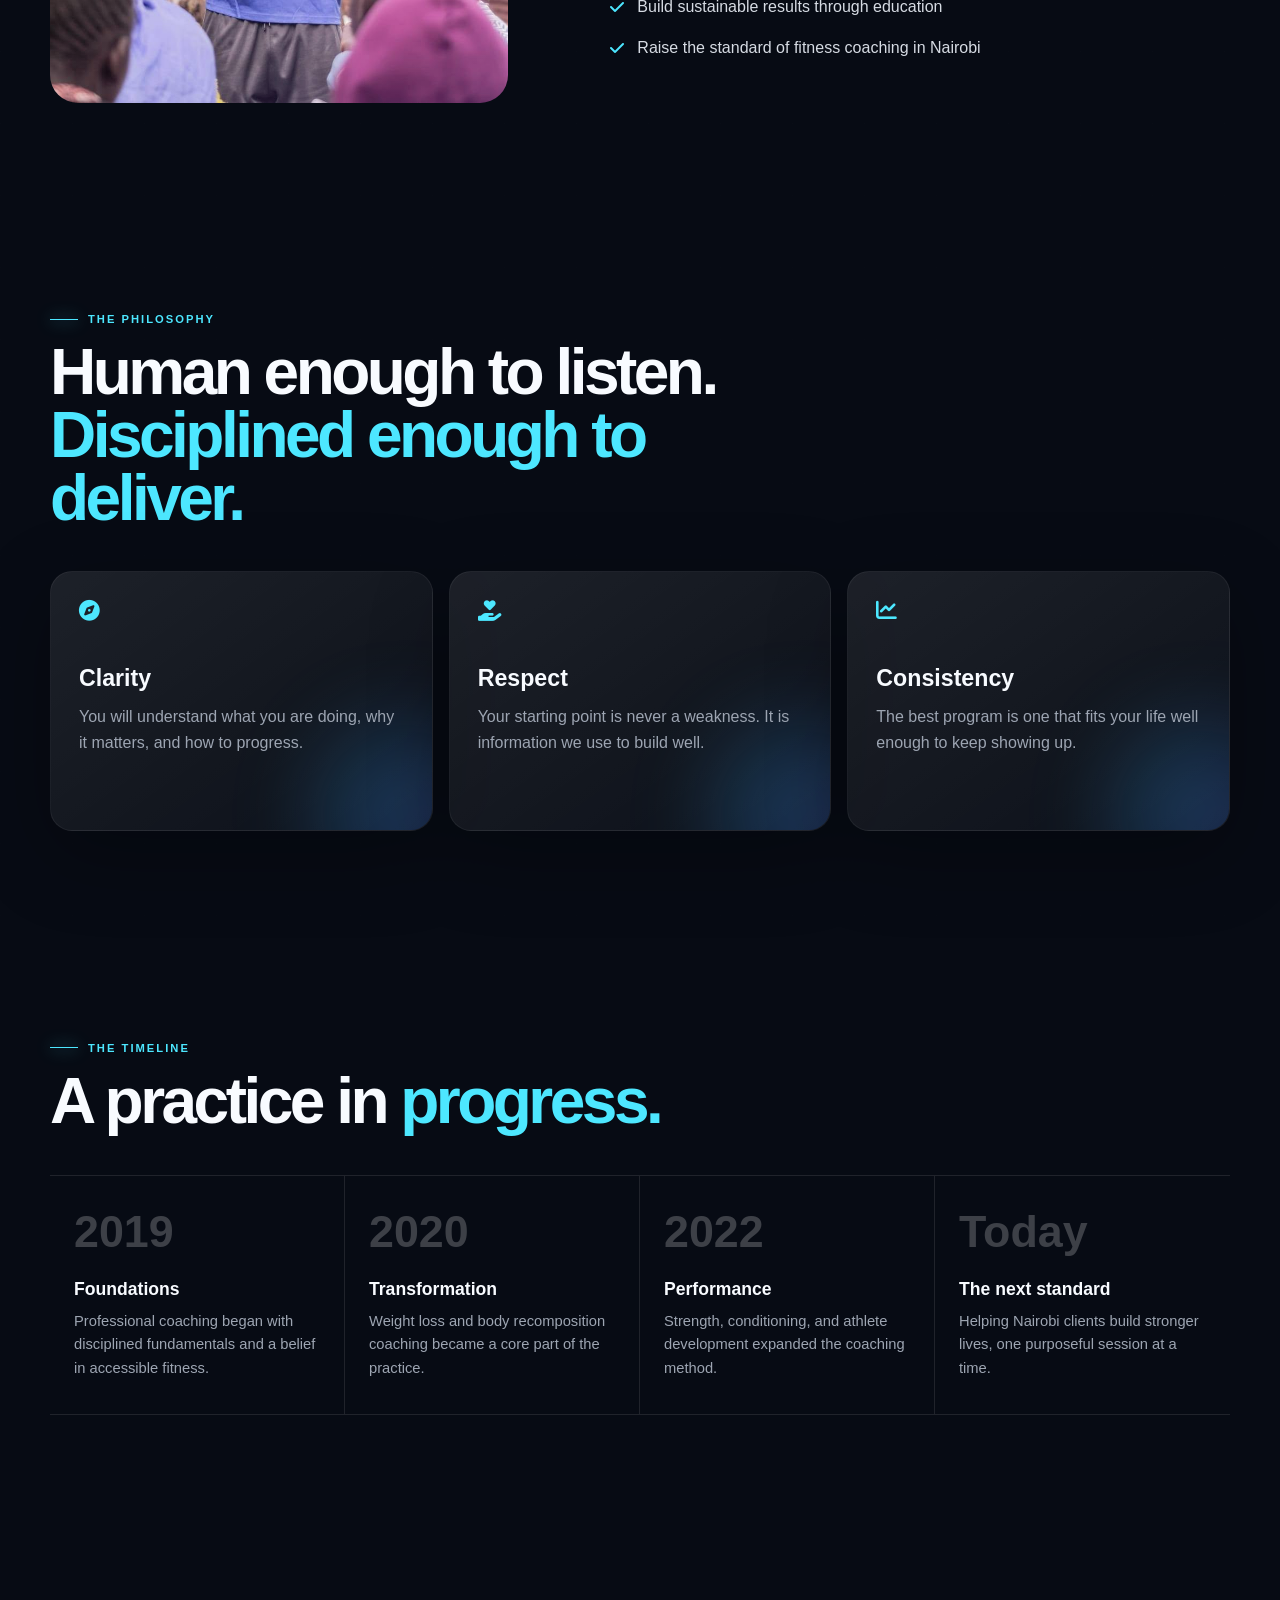
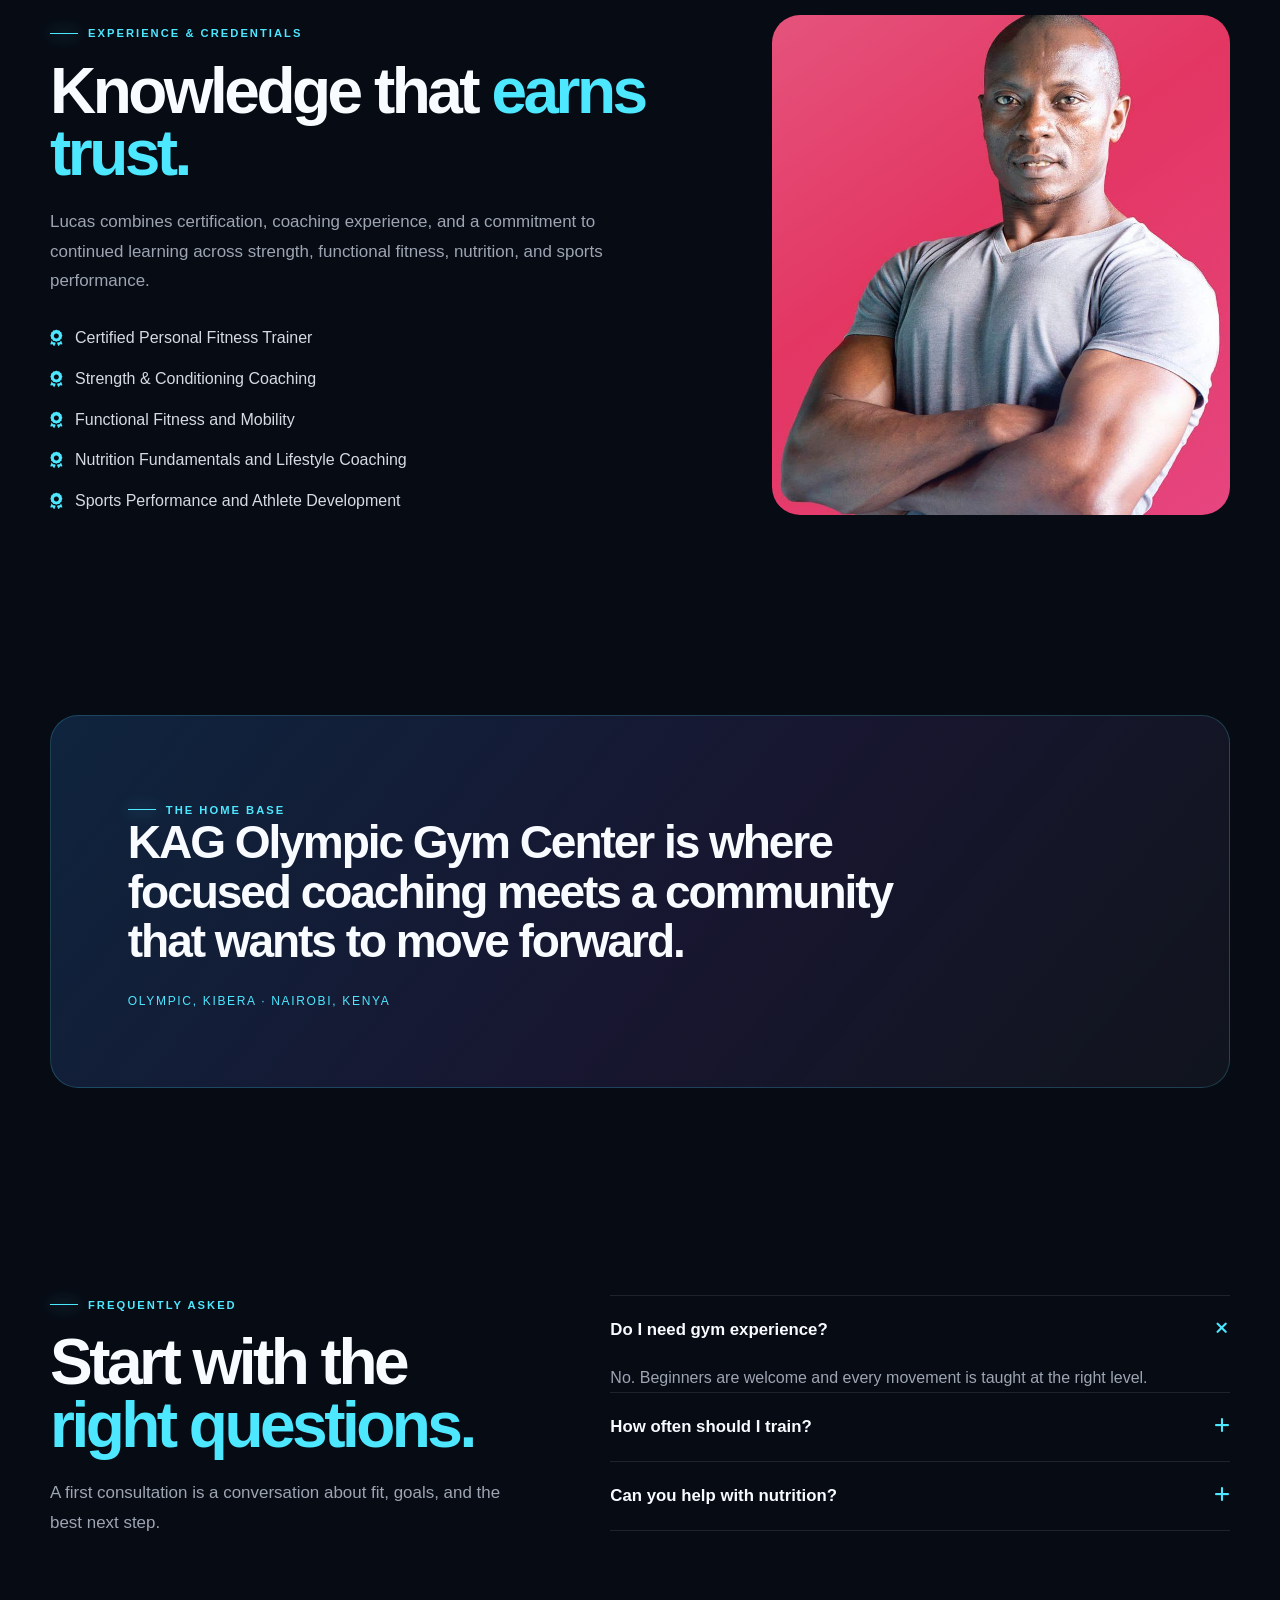
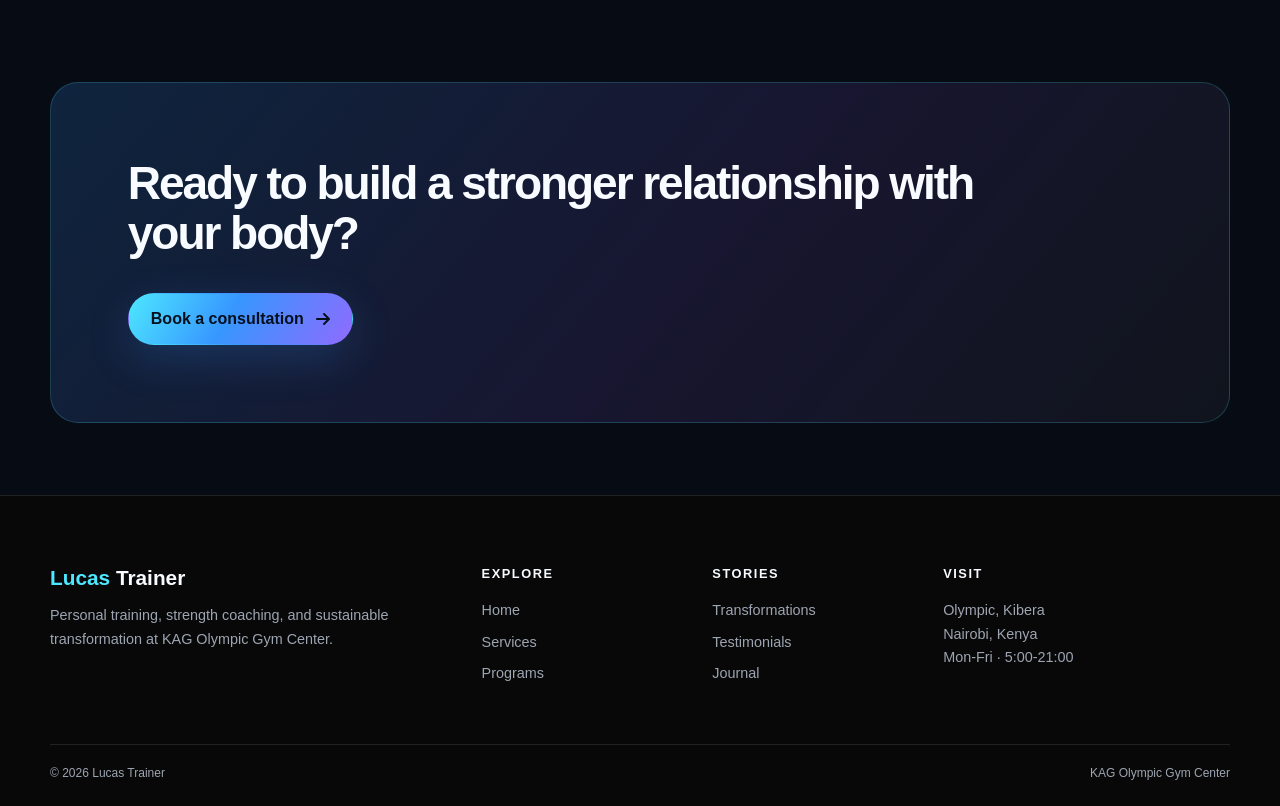
==== commit 73ef9ab8: "Rebrand: Lucas Training -> Lucas Trainer" ====
--- a/about.html
+++ b/about.html
@@ -22,7 +22,7 @@
 </head>
   <body class="brand-site">
   <div class="page-shell">
-    <header class="brand-hero"><div class="brand-container brand-hero-grid"><div data-reveal><span class="eyebrow">About Lucas Training</span><h1>Built on <em>discipline.</em><br>Delivered with care.</h1><p>Personal training in Nairobi for people who want a stronger body, a clearer mind, and a standard they can keep.</p><div class="hero-actions"><a class="btn-brand" href="contact.html">Start a conversation <i class="fa-solid fa-arrow-right"></i></a><a class="btn-brand-ghost" href="#journey">Explore the story</a></div><div class="hero-stat-strip"><div><strong>250+</strong><span>Client journeys</span></div><div><strong>5k+</strong><span>Sessions coached</span></div><div><strong>1:1</strong><span>Personal attention</span></div></div></div><div class="hero-portrait surface" data-reveal><img src="assets/images/Lucas.jpg" alt="Lucas, personal trainer in Nairobi" loading="eager"><span class="hero-portrait-label">Lucas · KAG Olympic Gym Center</span></div></div></header>
+    <header class="brand-hero"><div class="brand-container brand-hero-grid"><div data-reveal><span class="eyebrow">About Lucas Trainer</span><h1>Built on <em>discipline.</em><br>Delivered with care.</h1><p>Personal training in Nairobi for people who want a stronger body, a clearer mind, and a standard they can keep.</p><div class="hero-actions"><a class="btn-brand" href="contact.html">Start a conversation <i class="fa-solid fa-arrow-right"></i></a><a class="btn-brand-ghost" href="#journey">Explore the story</a></div><div class="hero-stat-strip"><div><strong>250+</strong><span>Client journeys</span></div><div><strong>5k+</strong><span>Sessions coached</span></div><div><strong>1:1</strong><span>Personal attention</span></div></div></div><div class="hero-portrait surface" data-reveal><img src="assets/images/Lucas.jpg" alt="Lucas, personal trainer in Nairobi" loading="eager"><span class="hero-portrait-label">Lucas · KAG Olympic Gym Center</span></div></div></header>
     <main>
       <section class="brand-section" id="mission"><div class="brand-container split-grid" data-reveal><div class="image-frame"><img src="assets/images/teach.jpg" alt="Lucas coaching a client" loading="lazy"></div><div><span class="eyebrow">The mission</span><h2 class="section-heading">Make strength <span>belong to everyone.</span></h2><p class="section-copy">Lucas became a trainer because the right guidance changes more than a body. It changes what people believe they are capable of. The work is structured, but the outcome is deeply human: more energy, more confidence, more ownership.</p><ul class="check-list"><li><i class="fa-solid fa-check"></i><span>Train beginners without intimidation or ego</span></li><li><i class="fa-solid fa-check"></i><span>Build sustainable results through education</span></li><li><i class="fa-solid fa-check"></i><span>Raise the standard of fitness coaching in Nairobi</span></li></ul></div></div></section>
       <section class="brand-section brand-section-tight" id="why"><div class="brand-container"><div class="section-head" data-reveal><div><span class="eyebrow">The philosophy</span><h2 class="section-heading">Human enough to listen.<br><span>Disciplined enough to deliver.</span></h2></div></div><div class="bento"><article class="bento-card surface" data-reveal><i class="fa-solid fa-compass"></i><h3>Clarity</h3><p>You will understand what you are doing, why it matters, and how to progress.</p></article><article class="bento-card surface delay-1" data-reveal><i class="fa-solid fa-hand-holding-heart"></i><h3>Respect</h3><p>Your starting point is never a weakness. It is information we use to build well.</p></article><article class="bento-card surface delay-2" data-reveal><i class="fa-solid fa-chart-line"></i><h3>Consistency</h3><p>The best program is one that fits your life well enough to keep showing up.</p></article></div></div></section>
@@ -32,7 +32,7 @@
       <section class="brand-section brand-section-tight" id="faq"><div class="brand-container split-grid"><div data-reveal><span class="eyebrow">Frequently asked</span><h2 class="section-heading">Start with the <span>right questions.</span></h2><p class="section-copy">A first consultation is a conversation about fit, goals, and the best next step.</p></div><div class="faq-list" data-reveal><div class="faq-item is-open"><button class="faq-question" type="button">Do I need gym experience?<i class="fa-solid fa-plus"></i></button><div class="faq-answer"><p>No. Beginners are welcome and every movement is taught at the right level.</p></div></div><div class="faq-item"><button class="faq-question" type="button">How often should I train?<i class="fa-solid fa-plus"></i></button><div class="faq-answer"><p>Most clients begin with two or three purposeful sessions each week.</p></div></div><div class="faq-item"><button class="faq-question" type="button">Can you help with nutrition?<i class="fa-solid fa-plus"></i></button><div class="faq-answer"><p>Yes. Guidance is practical, goal-led, and built around habits you can maintain.</p></div></div></div></div></section>
       <section class="brand-section brand-section-tight"><div class="brand-container"><div class="quote-block" data-reveal><blockquote>Ready to build a stronger relationship with your body?</blockquote><div class="hero-actions"><a class="btn-brand" href="contact.html">Book a consultation <i class="fa-solid fa-arrow-right"></i></a></div></div></div></section>
     </main>
-    <footer class="page-footer"><div class="brand-container"><div class="footer-grid"><div><div class="footer-brand"><span>Lucas</span> Training</div><p>Personal training, strength coaching, and sustainable transformation at KAG Olympic Gym Center.</p></div><div><h4>Explore</h4><ul><li><a href="index.html">Home</a></li><li><a href="services.html">Services</a></li><li><a href="programs.html">Programs</a></li></ul></div><div><h4>Stories</h4><ul><li><a href="transformations.html">Transformations</a></li><li><a href="testimonials.html">Testimonials</a></li><li><a href="blog.html">Journal</a></li></ul></div><div><h4>Visit</h4><p>Olympic, Kibera<br>Nairobi, Kenya<br>Mon-Fri · 5:00-21:00</p></div></div><div class="footer-bottom"><span>&copy; <span id="year"></span> Lucas Training</span><span>KAG Olympic Gym Center</span></div></div></footer>
+    <footer class="page-footer"><div class="brand-container"><div class="footer-grid"><div><div class="footer-brand"><span>Lucas</span> Trainer</div><p>Personal training, strength coaching, and sustainable transformation at KAG Olympic Gym Center.</p></div><div><h4>Explore</h4><ul><li><a href="index.html">Home</a></li><li><a href="services.html">Services</a></li><li><a href="programs.html">Programs</a></li></ul></div><div><h4>Stories</h4><ul><li><a href="transformations.html">Transformations</a></li><li><a href="testimonials.html">Testimonials</a></li><li><a href="blog.html">Journal</a></li></ul></div><div><h4>Visit</h4><p>Olympic, Kibera<br>Nairobi, Kenya<br>Mon-Fri · 5:00-21:00</p></div></div><div class="footer-bottom"><span>&copy; <span id="year"></span> Lucas Trainer</span><span>KAG Olympic Gym Center</span></div></div></footer>
   </div>
 
   <script src="assets/js/navbar.js"></script>
--- a/assets/css/utilities.css
+++ b/assets/css/utilities.css
@@ -1,5 +1,5 @@
 /* utilities.css — Tailwind-inspired utility-first system (custom) */
-/* Permanent Lucas Training dark design tokens. */
+/* Permanent Lucas Trainer dark design tokens. */
 :root{
   --space-unit:8px;
   --radius:12px;
--- a/assets/css/style.css
+++ b/assets/css/style.css
@@ -157,7 +157,6 @@
 .navbar.scrolled{background:linear-gradient(180deg,rgba(234,244,255,0.95),rgba(234,244,255,0.9));box-shadow:0 8px 30px rgba(4,17,36,0.06);backdrop-filter:blur(6px);transition:all .22s ease}
 
 /* Fallback when hero video not available: keep background image, increase overlay darkness for readability */
-.hero-no-video{/* no-op: background image set on .hero */}
 .hero-no-video .overlay::before{background:linear-gradient(180deg, rgba(4,10,25,0.92) 0%, rgba(4,10,25,0.75) 40%, rgba(0,0,0,0.75) 75%);opacity:1}
 .hero-no-video .overlay::after{opacity:0.85}
 
--- a/assets/css/style.css
+++ b/assets/css/style.css
@@ -157,7 +157,6 @@
 .navbar.scrolled{background:linear-gradient(180deg,rgba(234,244,255,0.95),rgba(234,244,255,0.9));box-shadow:0 8px 30px rgba(4,17,36,0.06);backdrop-filter:blur(6px);transition:all .22s ease}
 
 /* Fallback when hero video not available: keep background image, increase overlay darkness for readability */
-.hero-no-video{/* no-op: background image set on .hero */}
 .hero-no-video .overlay::before{background:linear-gradient(180deg, rgba(4,10,25,0.92) 0%, rgba(4,10,25,0.75) 40%, rgba(0,0,0,0.75) 75%);opacity:1}
 .hero-no-video .overlay::after{opacity:0.85}
 
--- a/assets/css/brand.css
+++ b/assets/css/brand.css
@@ -1,4 +1,4 @@
-/* Lucas Training brand system for non-hero content. The homepage hero remains governed by the legacy hero selectors. */
+/* Lucas Trainer brand system for non-hero content. The homepage hero remains governed by the legacy hero selectors. */
 .brand-site{--ink:#050505;--panel:#101010;--panel-2:#171717;--line:rgba(255,255,255,.1);--soft-line:rgba(255,255,255,.06);--white:#f8fbff;--quiet:#9da5b2;--cyan:#4de7ff;--blue:#3796ff;--violet:#8f6bff;--brand-gradient:linear-gradient(120deg,#4de7ff 0%,#3796ff 45%,#8f6bff 100%);background:var(--ink);color:var(--white);overflow-x:hidden}
 .brand-site main{position:relative;isolation:isolate}.brand-site main:before{content:"";position:absolute;inset:0;z-index:-1;opacity:.32;background-image:linear-gradient(rgba(255,255,255,.025) 1px,transparent 1px),linear-gradient(90deg,rgba(255,255,255,.025) 1px,transparent 1px);background-size:72px 72px;mask-image:linear-gradient(to bottom,#000,transparent 78%);pointer-events:none}
 .brand-site .brand-container{width:min(1180px,calc(100% - 48px));margin:0 auto}.brand-site .brand-section{padding:clamp(76px,10vw,148px) 0;position:relative}.brand-site .brand-section-tight{padding:72px 0}.brand-site .eyebrow{display:inline-flex;align-items:center;gap:10px;color:var(--cyan);font-size:.7rem;font-weight:800;letter-spacing:.18em;text-transform:uppercase}.brand-site .eyebrow:before{content:"";width:28px;height:1px;background:var(--cyan);box-shadow:0 0 16px var(--cyan)}
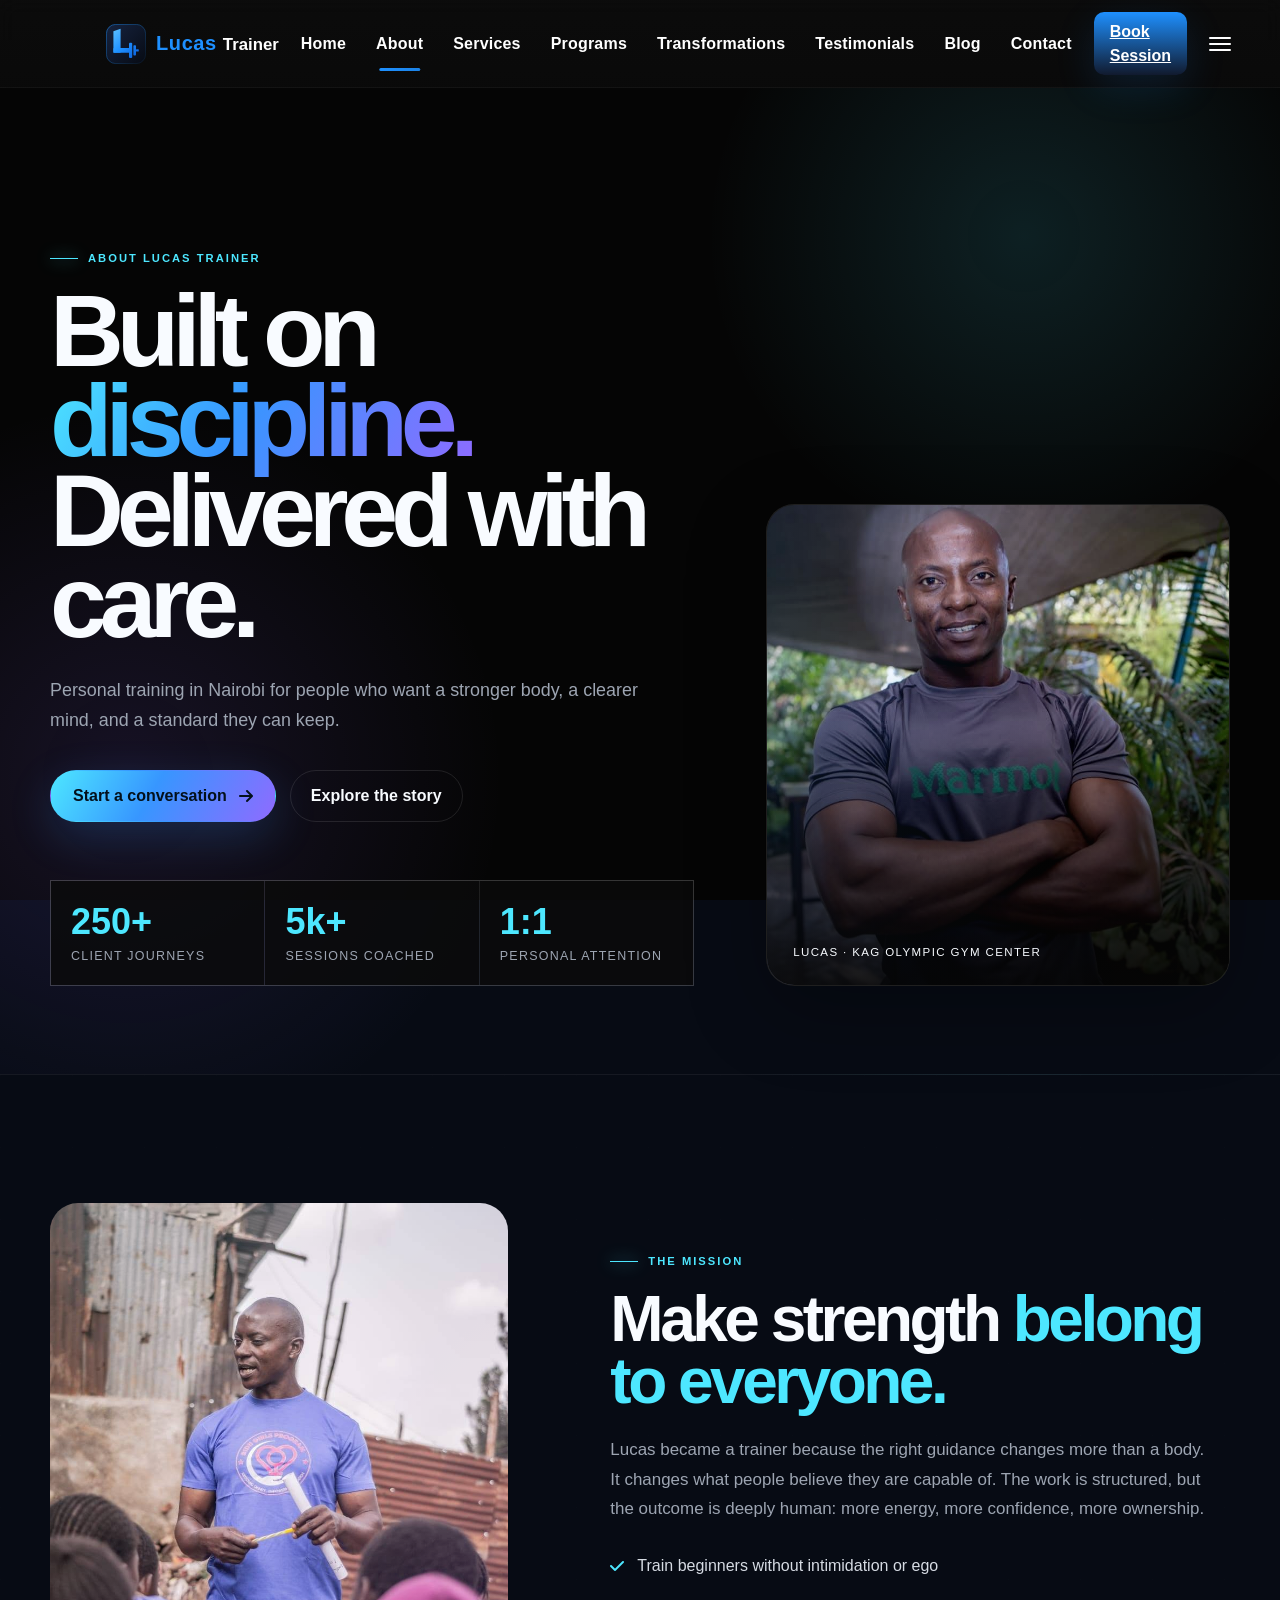
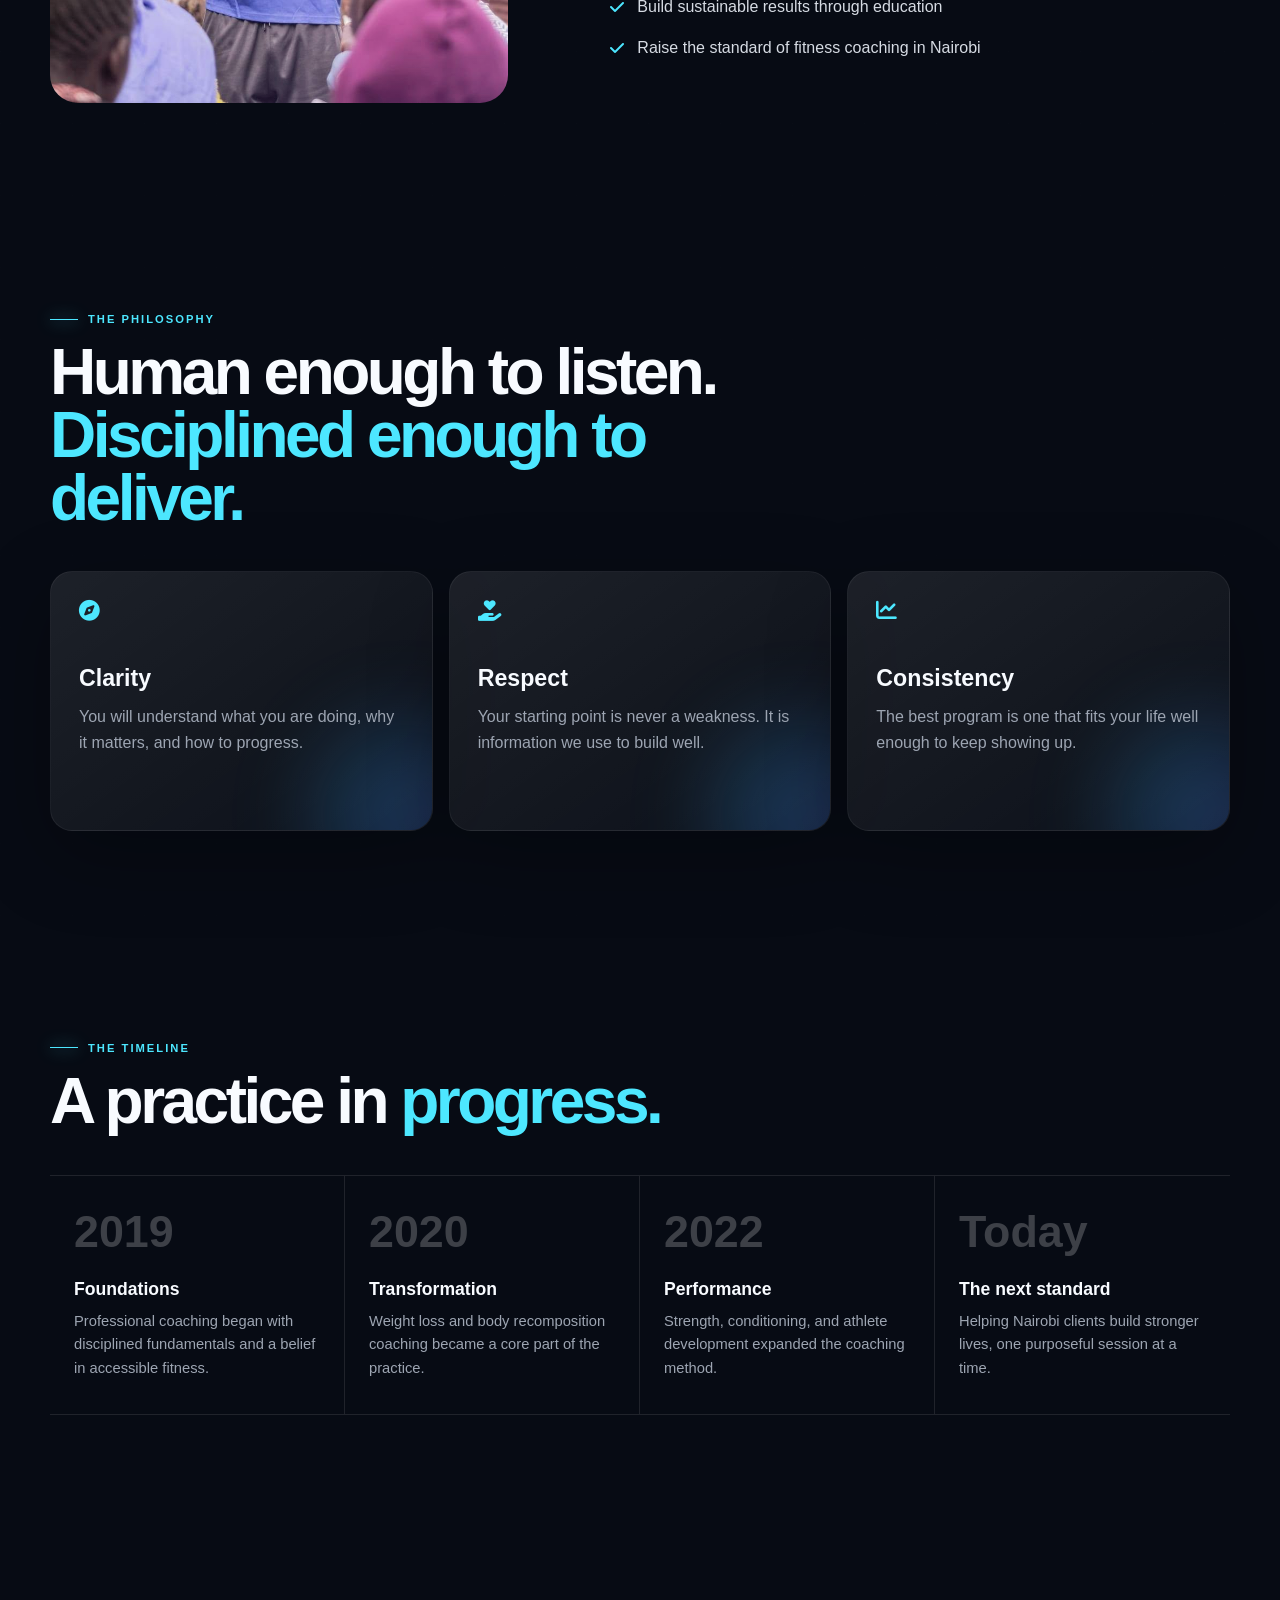
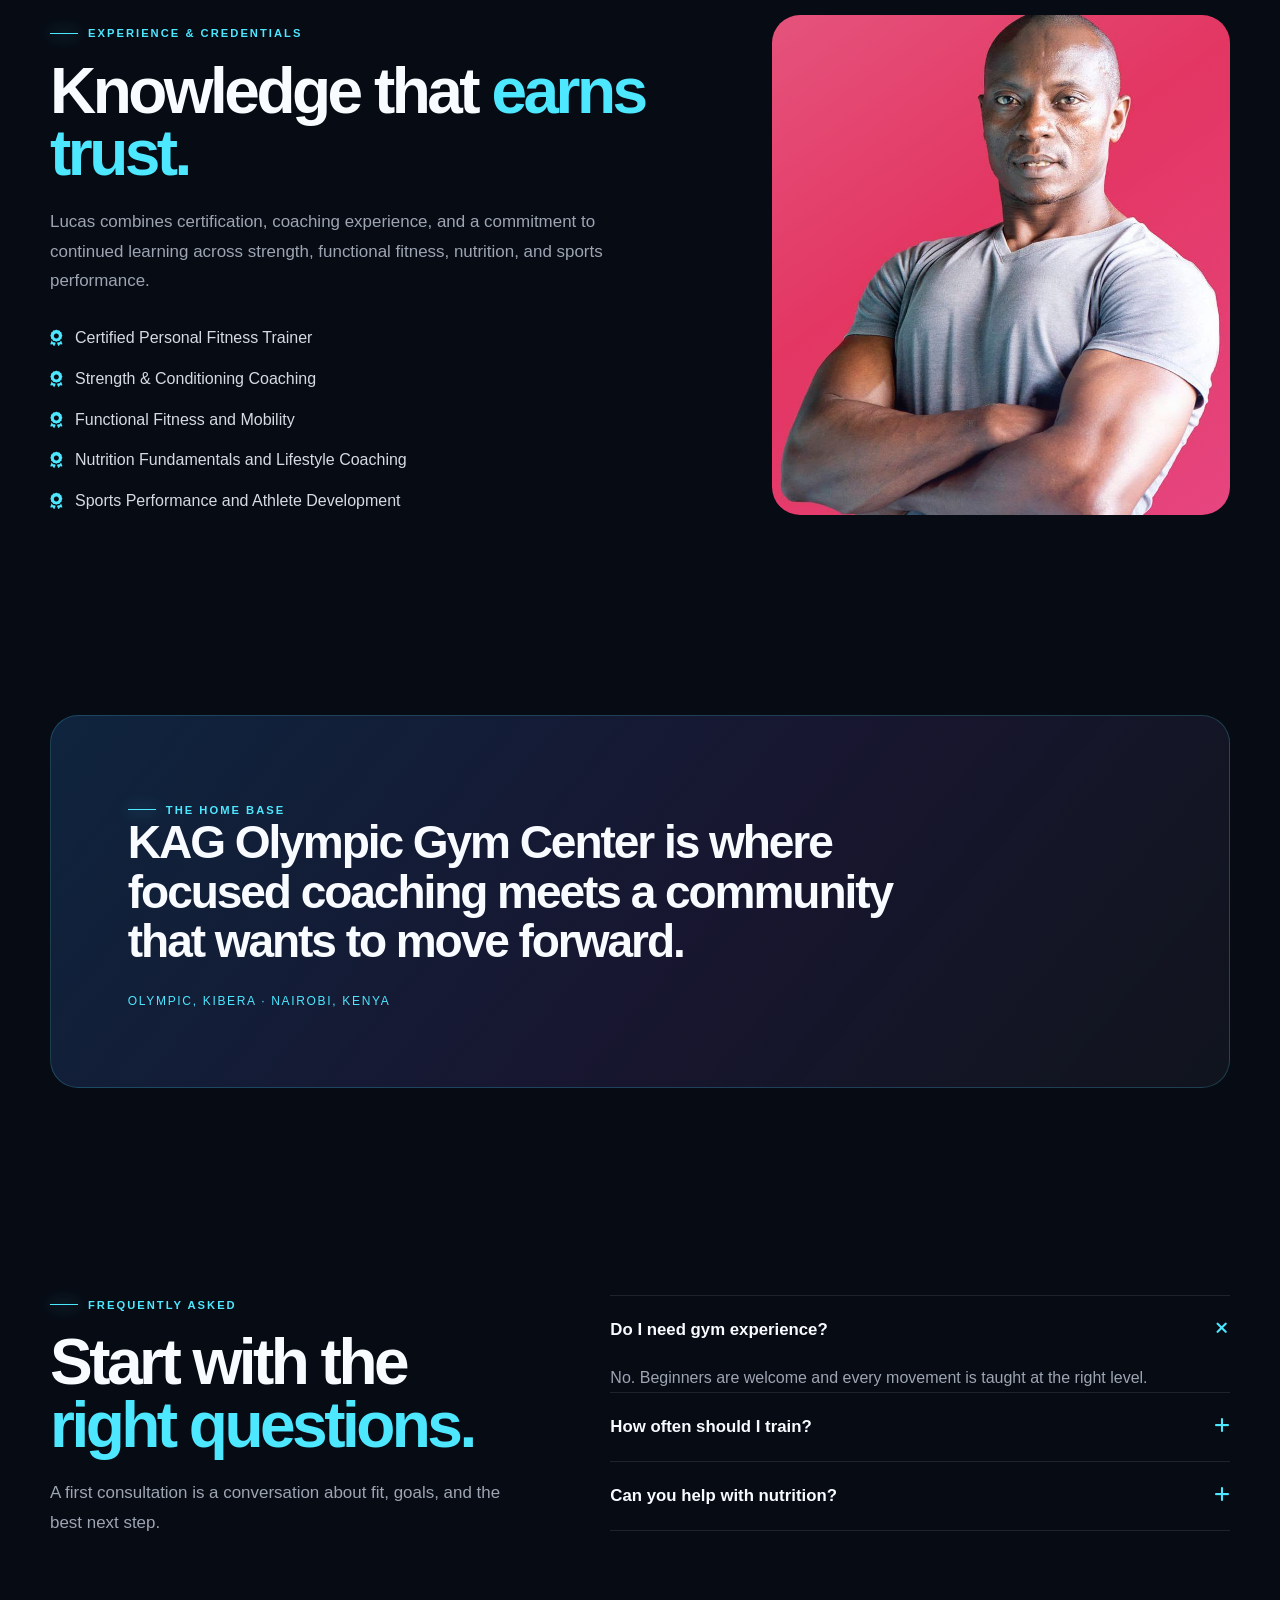
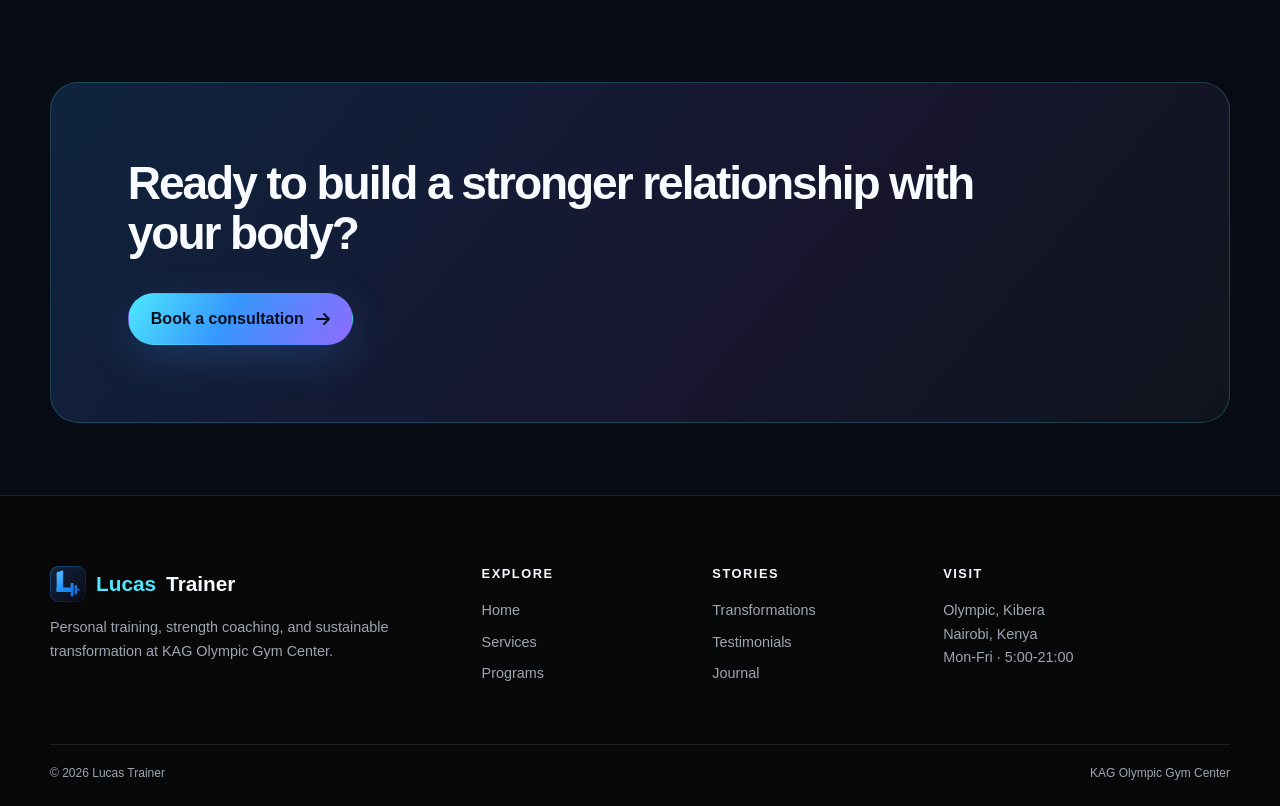
==== commit 3e9069cd: "Add logo to navbar and footer, favicon set, manifest" ====
--- a/about.html
+++ b/about.html
@@ -19,7 +19,14 @@
   <script src="assets/js/ui.js" defer></script>
   <!-- Font Awesome for icons used in navbar -->
   <link rel="stylesheet" href="https://cdnjs.cloudflare.com/ajax/libs/font-awesome/6.4.0/css/all.min.css" />
-</head>
+<link rel="icon" href="favicon.ico" sizes="48x48">
+<link rel="icon" href="assets/images/logo/favicon.svg" type="image/svg+xml">
+<link rel="icon" type="image/png" sizes="32x32" href="assets/images/logo/favicon-32.png">
+<link rel="icon" type="image/png" sizes="16x16" href="assets/images/logo/favicon-16.png">
+<link rel="apple-touch-icon" href="assets/images/logo/apple-touch-icon.png">
+<link rel="manifest" href="site.webmanifest">
+<meta name="theme-color" content="#070B14">
+  </head>
   <body class="brand-site">
   <div class="page-shell">
     <header class="brand-hero"><div class="brand-container brand-hero-grid"><div data-reveal><span class="eyebrow">About Lucas Trainer</span><h1>Built on <em>discipline.</em><br>Delivered with care.</h1><p>Personal training in Nairobi for people who want a stronger body, a clearer mind, and a standard they can keep.</p><div class="hero-actions"><a class="btn-brand" href="contact.html">Start a conversation <i class="fa-solid fa-arrow-right"></i></a><a class="btn-brand-ghost" href="#journey">Explore the story</a></div><div class="hero-stat-strip"><div><strong>250+</strong><span>Client journeys</span></div><div><strong>5k+</strong><span>Sessions coached</span></div><div><strong>1:1</strong><span>Personal attention</span></div></div></div><div class="hero-portrait surface" data-reveal><img src="assets/images/Lucas.jpg" alt="Lucas, personal trainer in Nairobi" loading="eager"><span class="hero-portrait-label">Lucas · KAG Olympic Gym Center</span></div></div></header>
@@ -32,7 +39,7 @@
       <section class="brand-section brand-section-tight" id="faq"><div class="brand-container split-grid"><div data-reveal><span class="eyebrow">Frequently asked</span><h2 class="section-heading">Start with the <span>right questions.</span></h2><p class="section-copy">A first consultation is a conversation about fit, goals, and the best next step.</p></div><div class="faq-list" data-reveal><div class="faq-item is-open"><button class="faq-question" type="button">Do I need gym experience?<i class="fa-solid fa-plus"></i></button><div class="faq-answer"><p>No. Beginners are welcome and every movement is taught at the right level.</p></div></div><div class="faq-item"><button class="faq-question" type="button">How often should I train?<i class="fa-solid fa-plus"></i></button><div class="faq-answer"><p>Most clients begin with two or three purposeful sessions each week.</p></div></div><div class="faq-item"><button class="faq-question" type="button">Can you help with nutrition?<i class="fa-solid fa-plus"></i></button><div class="faq-answer"><p>Yes. Guidance is practical, goal-led, and built around habits you can maintain.</p></div></div></div></div></section>
       <section class="brand-section brand-section-tight"><div class="brand-container"><div class="quote-block" data-reveal><blockquote>Ready to build a stronger relationship with your body?</blockquote><div class="hero-actions"><a class="btn-brand" href="contact.html">Book a consultation <i class="fa-solid fa-arrow-right"></i></a></div></div></div></section>
     </main>
-    <footer class="page-footer"><div class="brand-container"><div class="footer-grid"><div><div class="footer-brand"><span>Lucas</span> Trainer</div><p>Personal training, strength coaching, and sustainable transformation at KAG Olympic Gym Center.</p></div><div><h4>Explore</h4><ul><li><a href="index.html">Home</a></li><li><a href="services.html">Services</a></li><li><a href="programs.html">Programs</a></li></ul></div><div><h4>Stories</h4><ul><li><a href="transformations.html">Transformations</a></li><li><a href="testimonials.html">Testimonials</a></li><li><a href="blog.html">Journal</a></li></ul></div><div><h4>Visit</h4><p>Olympic, Kibera<br>Nairobi, Kenya<br>Mon-Fri · 5:00-21:00</p></div></div><div class="footer-bottom"><span>&copy; <span id="year"></span> Lucas Trainer</span><span>KAG Olympic Gym Center</span></div></div></footer>
+    <footer class="page-footer"><div class="brand-container"><div class="footer-grid"><div><div class="footer-brand"><img src="assets/images/logo/lucas-trainer-icon.svg" width="36" height="36" alt="" loading="lazy" decoding="async"><span>Lucas</span> Trainer</div><p>Personal training, strength coaching, and sustainable transformation at KAG Olympic Gym Center.</p></div><div><h4>Explore</h4><ul><li><a href="index.html">Home</a></li><li><a href="services.html">Services</a></li><li><a href="programs.html">Programs</a></li></ul></div><div><h4>Stories</h4><ul><li><a href="transformations.html">Transformations</a></li><li><a href="testimonials.html">Testimonials</a></li><li><a href="blog.html">Journal</a></li></ul></div><div><h4>Visit</h4><p>Olympic, Kibera<br>Nairobi, Kenya<br>Mon-Fri · 5:00-21:00</p></div></div><div class="footer-bottom"><span>&copy; <span id="year"></span> Lucas Trainer</span><span>KAG Olympic Gym Center</span></div></div></footer>
   </div>
 
   <script src="assets/js/navbar.js"></script>
--- a/assets/css/brand.css
+++ b/assets/css/brand.css
@@ -20,3 +20,10 @@
 @media(max-width:900px){.brand-site .brand-hero-grid,.brand-site .split-grid,.brand-site .split-grid.reverse{grid-template-columns:1fr;gap:42px}.brand-site .hero-portrait,.brand-site .hero-portrait img{min-height:420px}.brand-site .program-grid{grid-template-columns:repeat(2,1fr)}.brand-site .bento-card{grid-column:span 6}.brand-site .bento-card.wide{grid-column:span 12}.brand-site .process-grid{grid-template-columns:repeat(2,1fr)}.brand-site .process-step:nth-child(2){border-right:0}.brand-site .process-step:nth-child(-n+2){border-bottom:1px solid var(--line)}.brand-site .article-grid{grid-template-columns:repeat(2,1fr)}.brand-site .footer-grid{grid-template-columns:repeat(2,1fr)}.brand-site .form-shell{grid-template-columns:1fr}}
 @media(max-width:600px){.brand-site .brand-container{width:min(100% - 32px,1180px)}.brand-site .brand-section{padding:78px 0}.brand-site .hero-stat-strip{grid-template-columns:1fr}.brand-site .hero-stat-strip div{display:flex;align-items:center;justify-content:space-between}.brand-site .program-grid,.brand-site .story-grid,.brand-site .article-grid,.brand-site .form-grid{grid-template-columns:1fr}.brand-site .bento-card,.brand-site .bento-card.wide{grid-column:span 12;min-height:240px}.brand-site .process-grid{grid-template-columns:1fr}.brand-site .process-step,.brand-site .process-step:nth-child(2){border-right:0;border-bottom:1px solid var(--line)}.brand-site .process-step:last-child{border-bottom:0}.brand-site .gallery-grid{grid-template-columns:1fr 1fr;grid-auto-rows:150px}.brand-site .gallery-grid img:first-child{grid-column:span 2;grid-row:span 2}.brand-site .footer-grid{grid-template-columns:1fr}.brand-site .footer-bottom{flex-direction:column;margin-top:36px}.brand-site .section-head{display:block}.brand-site .section-head .section-copy{margin-top:18px}.brand-site .field.full{grid-column:auto}}
 @media(prefers-reduced-motion:reduce){.brand-site [data-reveal]{opacity:1;transform:none;transition:none}.brand-site *{scroll-behavior:auto!important;transition-duration:.01ms!important}}
+
+.brand-site .nav-brand{display:flex;align-items:center;gap:10px}
+.brand-site .nav-icon{display:inline-flex;align-items:center;justify-content:center;width:40px;height:40px;flex:0 0 40px;padding:0;border:0;background:none}
+.brand-site .nav-icon img{display:block;width:40px;height:40px;object-fit:contain;flex:none}
+.brand-site .footer-brand{display:flex;align-items:center;gap:10px}
+.brand-site .footer-brand img{display:block;width:36px;height:36px;flex:0 0 36px;object-fit:contain}
+@media(max-width:767px){.brand-site .nav-icon{width:34px;height:34px;flex-basis:34px}.brand-site .nav-icon img{width:34px;height:34px}}
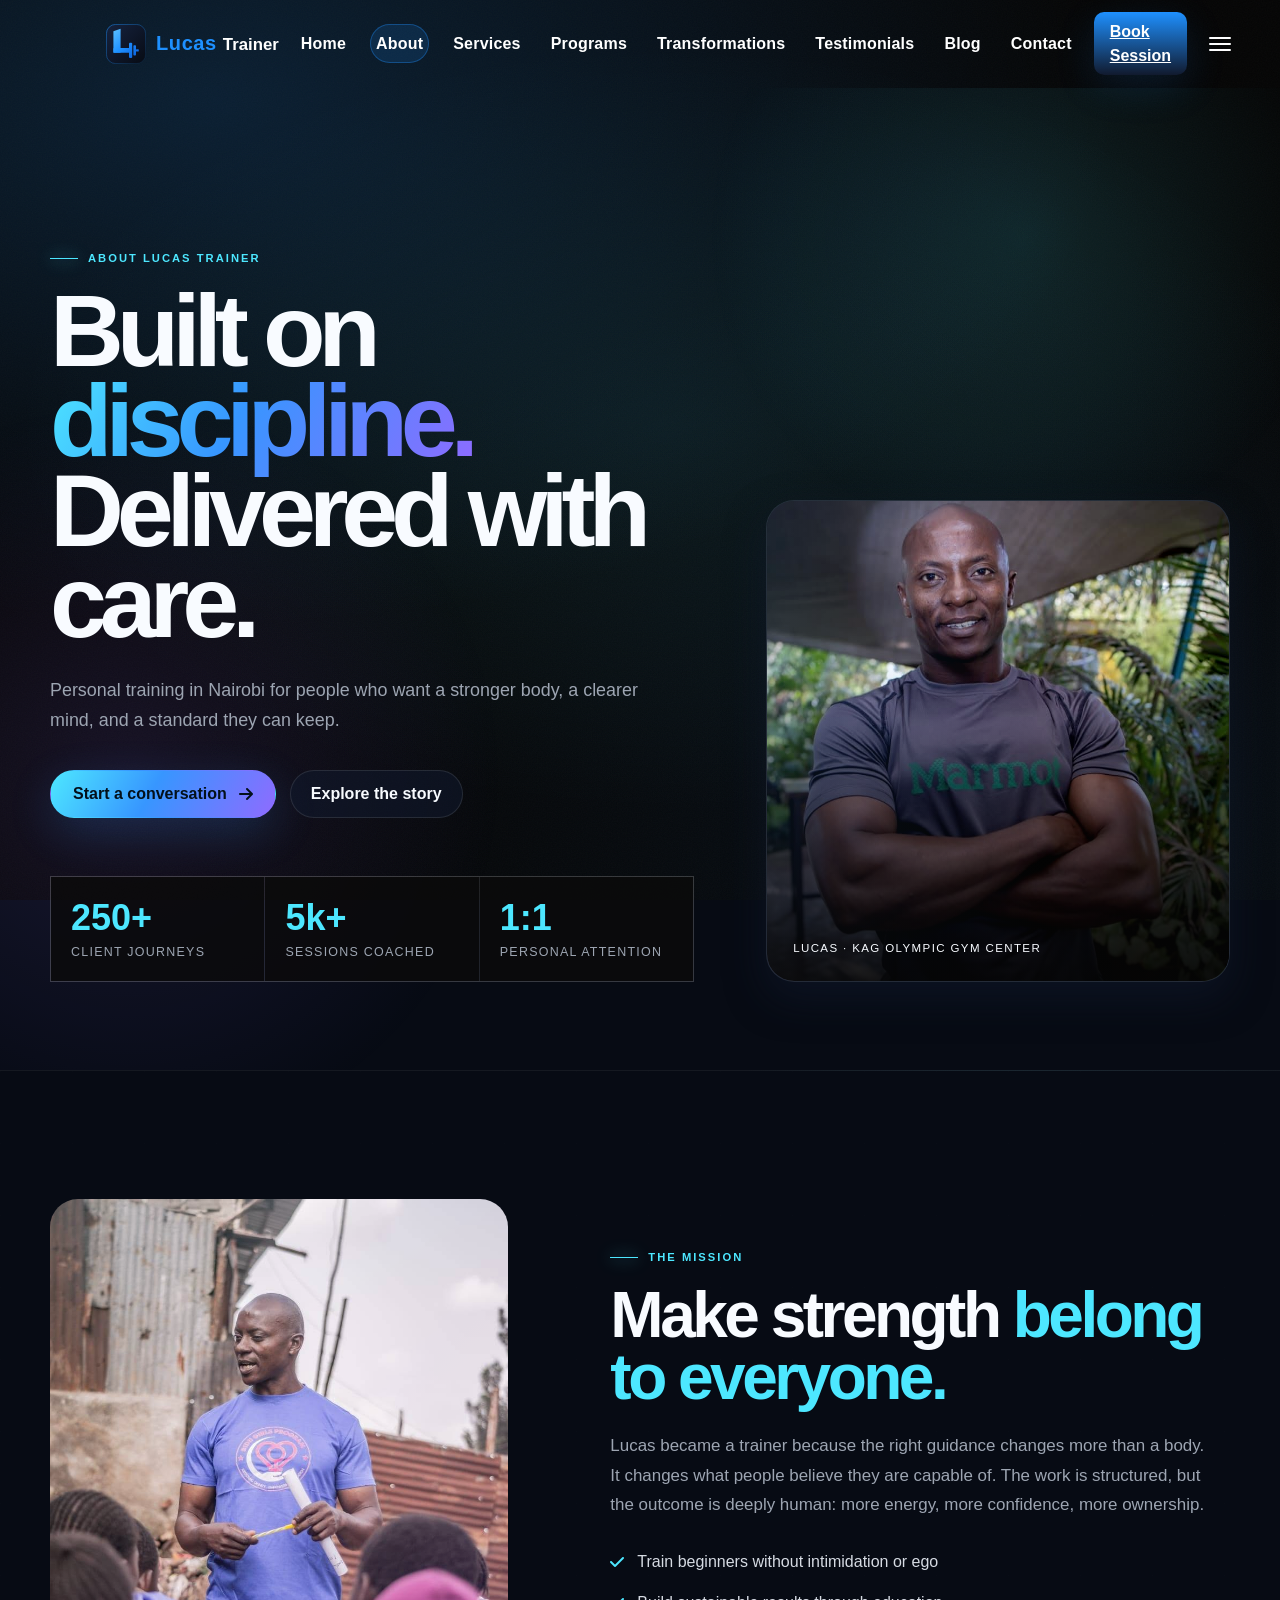
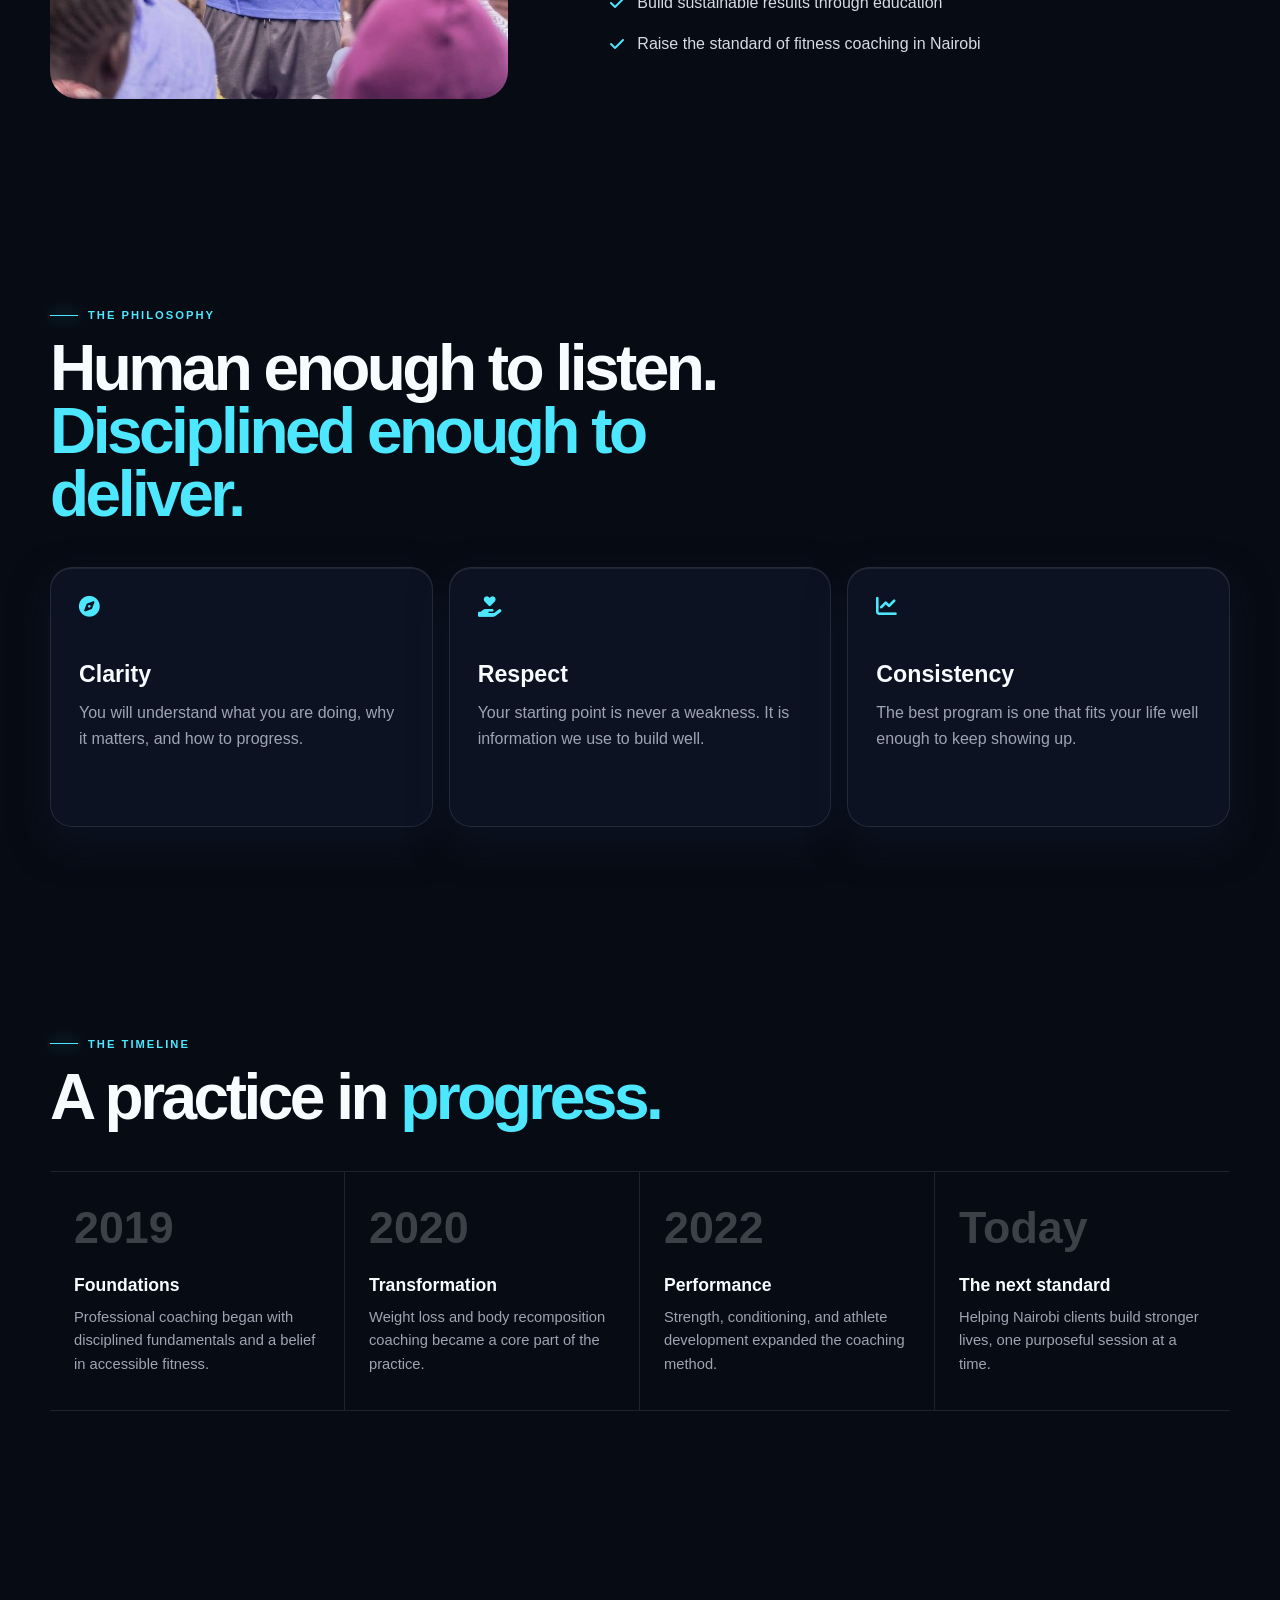
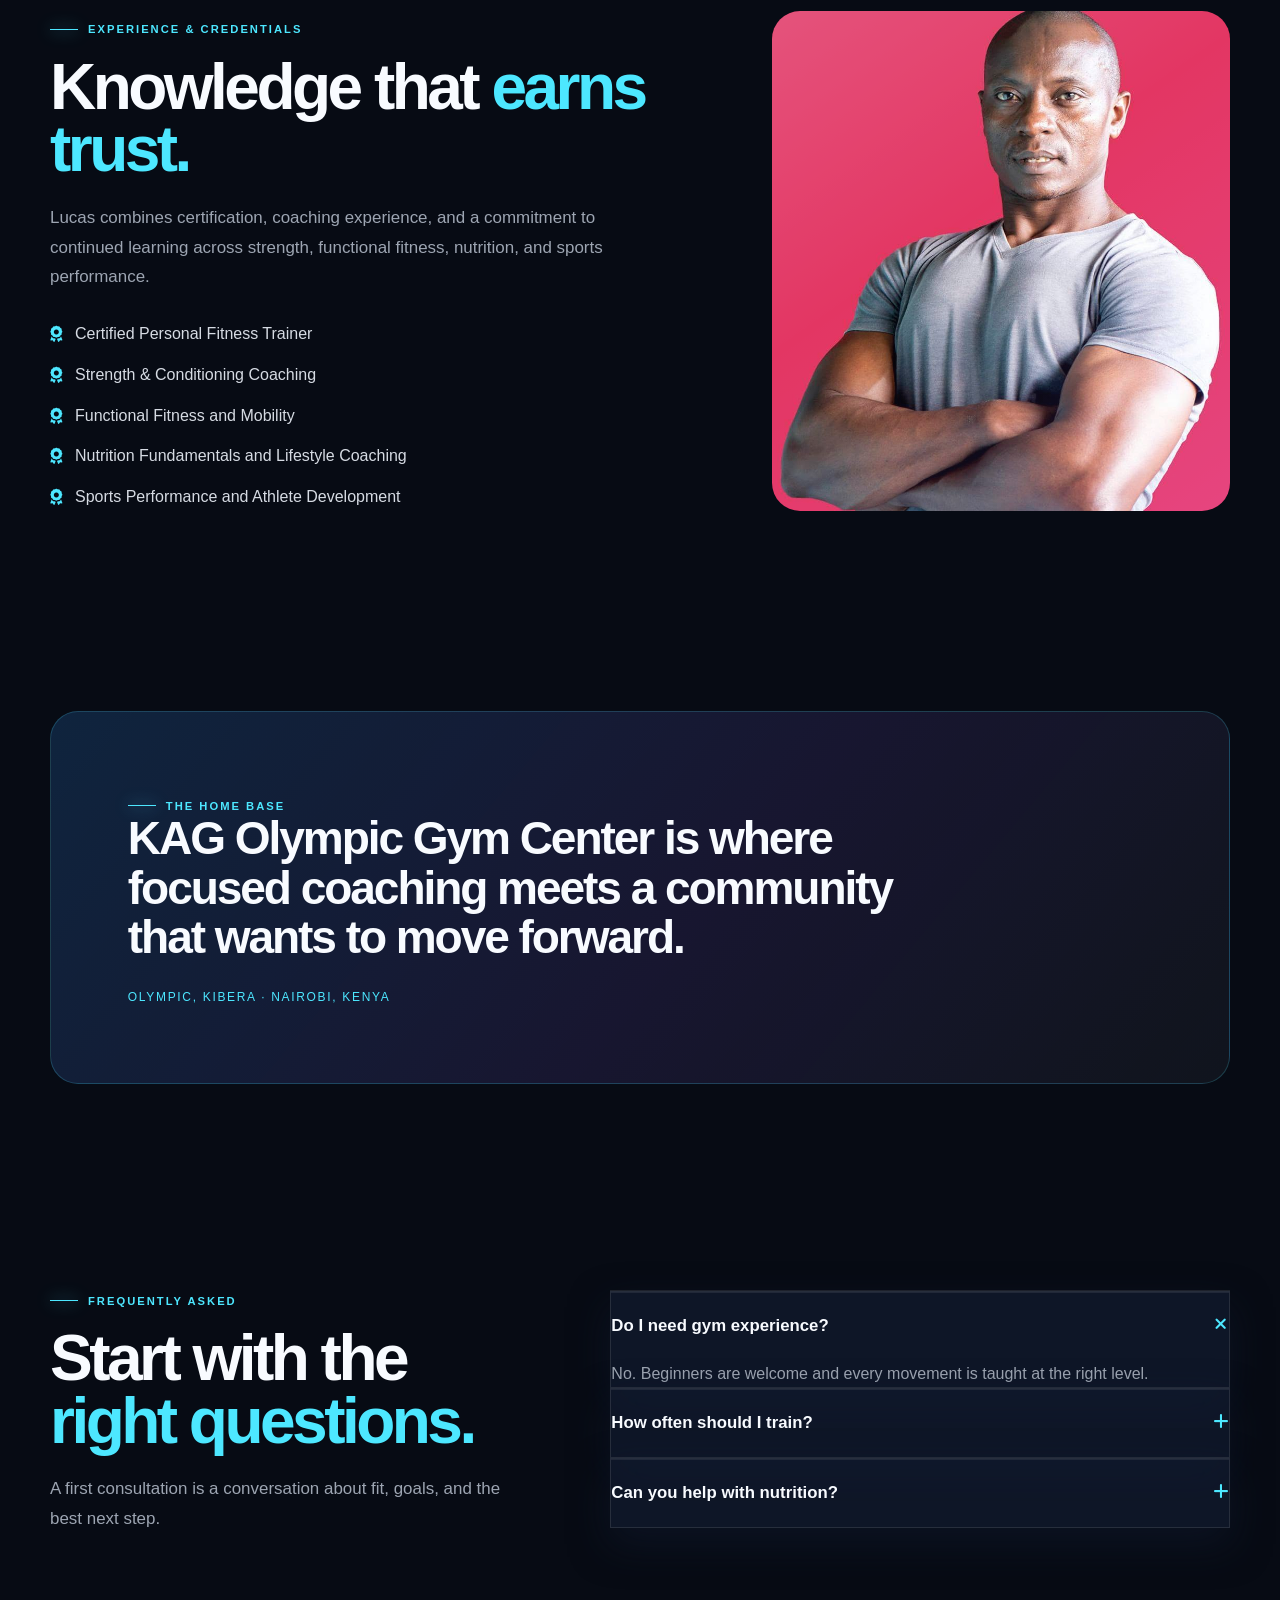
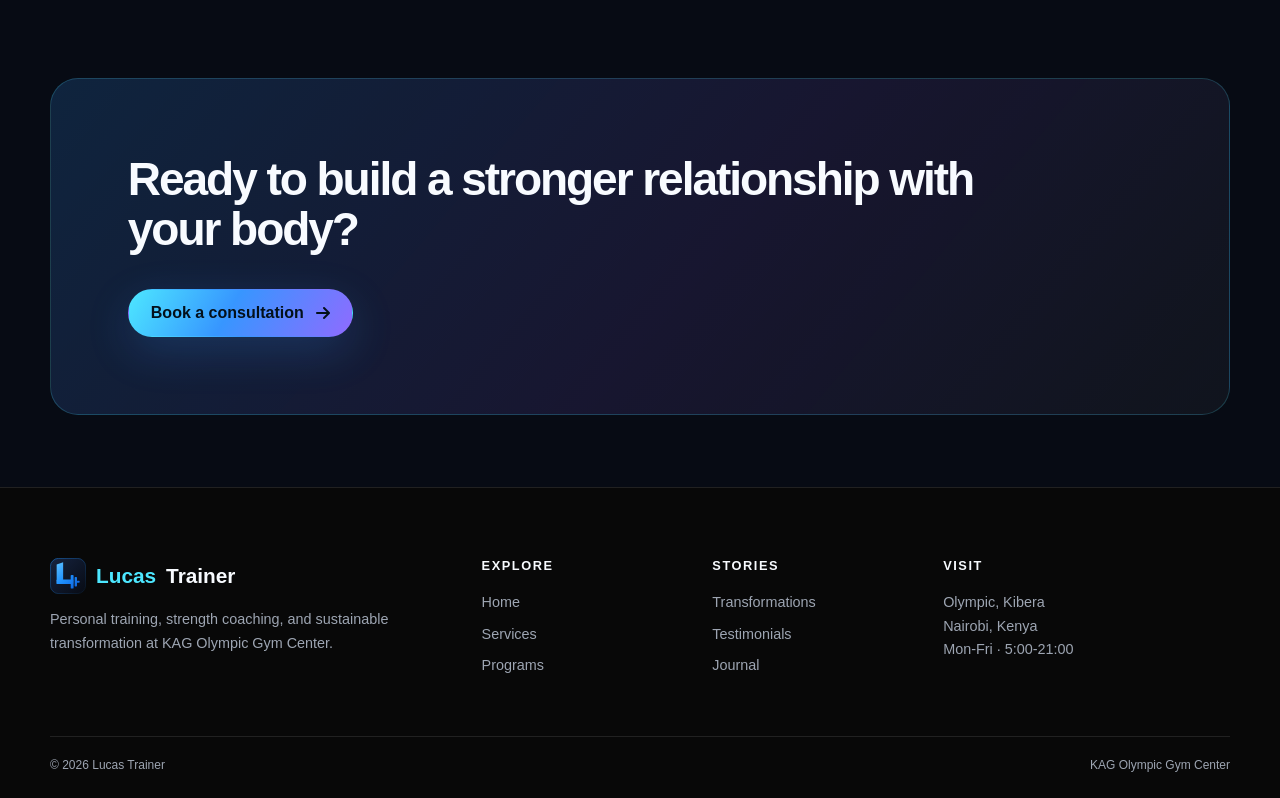
==== commit a108d147: "UX-1: glass tokens, ambient background, fx.js" ====
--- a/about.html
+++ b/about.html
@@ -16,6 +16,7 @@
   <link rel="preload" href="assets/css/style.css" as="style" onload="this.rel='stylesheet'">
   <noscript><link rel="stylesheet" href="assets/css/style.css"></noscript>
   <link rel="stylesheet" href="assets/css/brand.css">
+  <link rel="stylesheet" href="assets/css/glass.css">
   <script src="assets/js/ui.js" defer></script>
   <!-- Font Awesome for icons used in navbar -->
   <link rel="stylesheet" href="https://cdnjs.cloudflare.com/ajax/libs/font-awesome/6.4.0/css/all.min.css" />
@@ -44,5 +45,6 @@
 
   <script src="assets/js/navbar.js"></script>
   <script src="assets/js/brand.js"></script>
+  <script src="assets/js/fx.js" defer></script>
 </body>
 </html>
--- a/assets/css/glass.css
+++ b/assets/css/glass.css
@@ -0,0 +1,486 @@
+:root {
+  --glass-bg: rgba(17,26,46,.55);
+  --glass-bg-strong: rgba(17,26,46,.78);
+  --glass-border: rgba(255,255,255,.10);
+  --glass-highlight: rgba(255,255,255,.08);
+  --glass-blur: 16px;
+  --glass-sat: 140%;
+  --glow: rgba(30,144,255,.35);
+  --ease-out: cubic-bezier(.22,1,.36,1);
+}
+
+@media (max-width: 767px) {
+  :root {
+    --glass-blur: 10px;
+  }
+}
+
+.glass,
+.glass-strong {
+  color: var(--white, var(--text));
+  -webkit-backdrop-filter: blur(var(--glass-blur)) saturate(var(--glass-sat));
+  backdrop-filter: blur(var(--glass-blur)) saturate(var(--glass-sat));
+  border: 1px solid var(--glass-border);
+  border-radius: var(--radius-md, var(--radius));
+  box-shadow: inset 0 1px 0 var(--glass-highlight),
+    0 16px 40px color-mix(in srgb, var(--ink) 28%, transparent);
+}
+
+.glass {
+  background: var(--glass-bg);
+}
+
+.glass-strong {
+  background: var(--glass-bg-strong);
+}
+
+@supports not (backdrop-filter: blur(1px)) {
+  .glass,
+  .glass-strong {
+    background: var(--surface);
+  }
+}
+
+.brand-site {
+  isolation: isolate;
+}
+
+.brand-site::before {
+  content: "";
+  position: fixed;
+  inset: 0;
+  z-index: -1;
+  pointer-events: none;
+  background-image:
+    url("data:image/svg+xml,%3Csvg xmlns='http://www.w3.org/2000/svg' viewBox='0 0 180 180'%3E%3Cfilter id='n'%3E%3CfeTurbulence type='fractalNoise' baseFrequency='.8' numOctaves='3' stitchTiles='stitch'/%3E%3C/filter%3E%3Crect width='100%25' height='100%25' filter='url(%23n)' opacity='.03'/%3E%3C/svg%3E"),
+    radial-gradient(ellipse 70% 58% at 12% 8%, color-mix(in srgb, var(--primary) 18%, transparent), transparent 72%),
+    radial-gradient(ellipse 68% 60% at 88% 92%, color-mix(in srgb, color-mix(in srgb, var(--primary) 48%, var(--surface)) 12%, transparent), transparent 72%),
+    radial-gradient(ellipse 58% 48% at 52% 48%, color-mix(in srgb, var(--cyan) 8%, transparent), transparent 74%);
+  background-repeat: repeat, no-repeat, no-repeat, no-repeat;
+  background-size: 180px 180px, 140% 140%, 140% 140%, 120% 120%;
+  background-position: 0 0, 0 0, 100% 100%, 50% 50%;
+}
+
+.brand-site .page-shell,
+.brand-site main,
+.brand-site > .hero,
+.brand-site > .page-footer {
+  position: relative;
+  z-index: 1;
+}
+
+@media (min-width: 768px) and (prefers-reduced-motion: no-preference) {
+  .brand-site::before {
+    animation: glass-ambient-drift 40s ease-in-out infinite alternate;
+  }
+}
+
+@keyframes glass-ambient-drift {
+  from { background-position: 0 0, 0 0, 100% 100%, 50% 50%; }
+  to { background-position: 0 0, 4% 3%, 96% 97%, 52% 48%; }
+}
+
+@media (prefers-reduced-motion: reduce) {
+  .brand-site::before {
+    animation: none;
+  }
+}
+
+:root {
+  --nav-pill-bg: color-mix(in srgb, var(--primary) 14%, transparent);
+  --nav-pill-border: color-mix(in srgb, var(--primary) 35%, transparent);
+  --glass-edge-highlight: color-mix(in srgb, var(--white) 18%, transparent);
+  --glass-spotlight: color-mix(in srgb, var(--primary) 16%, transparent);
+  --glass-focus-ring: color-mix(in srgb, var(--primary) 18%, transparent);
+  --glass-ghost-hover: color-mix(in srgb, var(--white) 8%, var(--glass-bg-strong));
+  --glass-invalid-border: rgba(255,107,107,.70);
+  --glass-valid-border: rgba(61,220,151,.60);
+  --field-radius: 14px;
+  --select-arrow-mask: url("data:image/svg+xml,%3Csvg xmlns='http://www.w3.org/2000/svg' viewBox='0 0 12 12'%3E%3Cpath d='m2 4 4 4 4-4' fill='none' stroke='%23fff' stroke-width='1.8' stroke-linecap='round' stroke-linejoin='round'/%3E%3C/svg%3E");
+}
+
+.brand-site .nav-modern {
+  background: transparent;
+  border-bottom-color: transparent;
+  box-shadow: none;
+  -webkit-backdrop-filter: none;
+  backdrop-filter: none;
+  transition: background-color 250ms var(--ease-out),
+    border-color 250ms var(--ease-out), box-shadow 250ms var(--ease-out),
+    -webkit-backdrop-filter 250ms var(--ease-out), backdrop-filter 250ms var(--ease-out);
+}
+
+.brand-site .nav-modern.nav-scrolled {
+  background: var(--glass-bg);
+  border-bottom: 1px solid color-mix(in srgb, var(--primary) 30%, transparent);
+  box-shadow: 0 1px 0 color-mix(in srgb, var(--primary) 30%, transparent),
+    0 12px 32px color-mix(in srgb, var(--surface) 55%, transparent);
+  -webkit-backdrop-filter: blur(var(--glass-blur)) saturate(var(--glass-sat));
+  backdrop-filter: blur(var(--glass-blur)) saturate(var(--glass-sat));
+}
+
+@supports not (backdrop-filter: blur(1px)) {
+  .brand-site .nav-modern.nav-scrolled {
+    background: var(--surface);
+  }
+}
+
+.brand-site .nav-modern .nav-links a {
+  z-index: 0;
+  transition: color 250ms var(--ease-out), transform 250ms var(--ease-out);
+}
+
+.brand-site .nav-modern .nav-links a::after {
+  content: "";
+  position: absolute;
+  inset: 0;
+  width: auto;
+  height: auto;
+  border: 1px solid var(--nav-pill-border);
+  border-radius: 999px;
+  background: var(--nav-pill-bg);
+  opacity: 0;
+  transform: scale(.94);
+  transform-origin: center;
+  z-index: -1;
+  transition: opacity 250ms var(--ease-out), transform 250ms var(--ease-out);
+}
+
+.brand-site .nav-modern .nav-links a:hover::after,
+.brand-site .nav-modern .nav-links a[aria-current="page"]::after,
+.brand-site .nav-modern .nav-links a.active::after {
+  opacity: 1;
+  transform: scale(1);
+}
+
+.brand-site .nav-modern .nav-links a:hover {
+  color: var(--text);
+  transform: none;
+}
+
+.brand-site .nav-modern .nav-links a[aria-current="page"],
+.brand-site .nav-modern .nav-links a.active {
+  color: var(--text);
+}
+
+.brand-site .nav-modern .nav-actions > a.btn-primary {
+  background: linear-gradient(180deg, var(--primary), var(--surface));
+}
+
+.brand-site .nav-modern .nav-mobile-overlay {
+  background: var(--glass-bg-strong);
+  -webkit-backdrop-filter: blur(var(--glass-blur)) saturate(var(--glass-sat));
+  backdrop-filter: blur(var(--glass-blur)) saturate(var(--glass-sat));
+  transition: opacity 250ms var(--ease-out), transform 250ms var(--ease-out),
+    background-color 250ms var(--ease-out), -webkit-backdrop-filter 250ms var(--ease-out),
+    backdrop-filter 250ms var(--ease-out);
+}
+
+.brand-site .nav-modern .mobile-links a {
+  opacity: 0;
+  transform: translateY(12px);
+  transition: opacity 250ms var(--ease-out), transform 250ms var(--ease-out);
+}
+
+.brand-site .nav-modern .nav-mobile-overlay.open .mobile-links a {
+  opacity: 1;
+  transform: translateY(0);
+}
+
+.brand-site .nav-modern .mobile-links li:nth-child(1) a { transition-delay: 0ms; }
+.brand-site .nav-modern .mobile-links li:nth-child(2) a { transition-delay: 40ms; }
+.brand-site .nav-modern .mobile-links li:nth-child(3) a { transition-delay: 80ms; }
+.brand-site .nav-modern .mobile-links li:nth-child(4) a { transition-delay: 120ms; }
+.brand-site .nav-modern .mobile-links li:nth-child(5) a { transition-delay: 160ms; }
+.brand-site .nav-modern .mobile-links li:nth-child(6) a { transition-delay: 200ms; }
+.brand-site .nav-modern .mobile-links li:nth-child(7) a { transition-delay: 240ms; }
+.brand-site .nav-modern .mobile-links li:nth-child(8) a { transition-delay: 280ms; }
+
+@supports not (backdrop-filter: blur(1px)) {
+  .brand-site .nav-modern .nav-mobile-overlay {
+    background: var(--surface);
+  }
+}
+
+@media (prefers-reduced-motion: reduce) {
+  .brand-site .nav-modern,
+  .brand-site .nav-modern .nav-mobile-overlay,
+  .brand-site .nav-modern .nav-links a,
+  .brand-site .nav-modern .nav-links a::after,
+  .brand-site .nav-modern .mobile-links a {
+    transition: none;
+  }
+
+  .brand-site .nav-modern .mobile-links a {
+    opacity: 1;
+    transform: none;
+    transition-duration: 0s !important;
+    transition-delay: 0s !important;
+  }
+}
+
+.brand-site :is(.surface, .bento-card, .program-tile, .article-card, .story-card, .contact-panel, .hero-portrait, .faq-item) {
+  position: relative;
+  isolation: isolate;
+  color: var(--white, var(--text));
+  background: var(--glass-bg);
+  border: 1px solid var(--glass-border);
+  -webkit-backdrop-filter: blur(var(--glass-blur)) saturate(var(--glass-sat));
+  backdrop-filter: blur(var(--glass-blur)) saturate(var(--glass-sat));
+  box-shadow: inset 0 1px 0 var(--glass-highlight),
+    0 16px 38px color-mix(in srgb, var(--surface) 55%, transparent);
+  transition: transform 220ms var(--ease-out), box-shadow 220ms var(--ease-out),
+    border-color 220ms var(--ease-out);
+}
+
+.brand-site :is(.contact-panel, .faq-item) {
+  background: var(--glass-bg-strong);
+}
+
+.brand-site :is(.surface, .bento-card, .program-tile, .article-card, .story-card, .contact-panel, .hero-portrait, .faq-item)::before {
+  content: "";
+  position: absolute;
+  inset: 0;
+  z-index: 2;
+  padding: 1px;
+  border-radius: inherit;
+  background: linear-gradient(135deg, var(--glass-edge-highlight), transparent 68%);
+  pointer-events: none;
+  -webkit-mask: linear-gradient(#fff 0 0) content-box, linear-gradient(#fff 0 0);
+  -webkit-mask-composite: xor;
+  mask-composite: exclude;
+}
+
+.brand-site :is(.bento-card, .program-tile, .article-card, .story-card)::after {
+  content: "";
+  position: absolute;
+  inset: 0;
+  z-index: 0;
+  border-radius: inherit;
+  background: radial-gradient(circle at var(--mx, 50%) var(--my, 50%), var(--glass-spotlight), transparent 55%);
+  opacity: 0;
+  pointer-events: none;
+  transition: opacity 220ms var(--ease-out);
+}
+
+.brand-site :is(.bento-card, .program-tile, .article-card, .story-card) > * {
+  position: relative;
+  z-index: 1;
+}
+
+@media (hover: hover) and (pointer: fine) {
+  .brand-site :is(.bento-card, .program-tile, .article-card, .story-card):hover {
+    transform: translateY(-4px);
+    border-color: color-mix(in srgb, var(--primary) 38%, transparent);
+    box-shadow: inset 0 1px 0 var(--glass-highlight),
+      0 20px 48px color-mix(in srgb, var(--glow) 55%, transparent);
+  }
+
+  .brand-site :is(.bento-card, .program-tile, .article-card, .story-card):hover::after {
+    opacity: 1;
+  }
+}
+
+.brand-site :is(.bento-card, .program-tile, .article-card, .story-card):focus-within {
+  outline: 2px solid var(--primary);
+  outline-offset: 3px;
+  box-shadow: inset 0 1px 0 var(--glass-highlight),
+    0 0 0 4px color-mix(in srgb, var(--primary) 24%, transparent);
+}
+
+@supports not (backdrop-filter: blur(1px)) {
+  .brand-site :is(.surface, .bento-card, .program-tile, .article-card, .story-card, .contact-panel, .hero-portrait, .faq-item) {
+    background: var(--surface);
+  }
+}
+
+@media (max-width: 767px) {
+  .brand-site :is(.article-card, .program-tile, .story-card) {
+    background: var(--glass-bg);
+    -webkit-backdrop-filter: none;
+    backdrop-filter: none;
+  }
+}
+
+@media (prefers-reduced-motion: reduce) {
+  .brand-site :is(.surface, .bento-card, .program-tile, .article-card, .story-card, .contact-panel, .hero-portrait, .faq-item),
+  .brand-site :is(.bento-card, .program-tile, .article-card, .story-card)::after {
+    transition: none;
+    transition-duration: 0s !important;
+    transition-delay: 0s !important;
+  }
+
+  .brand-site :is(.bento-card, .program-tile, .article-card, .story-card):hover {
+    transform: none;
+  }
+
+  .brand-site :is(.bento-card, .program-tile, .article-card, .story-card)::after,
+  .brand-site :is(.bento-card, .program-tile, .article-card, .story-card):hover::after {
+    opacity: 0;
+  }
+}
+
+.brand-site .btn-brand,
+.brand-site .btn-brand-ghost {
+  position: relative;
+  min-height: 48px;
+  transition: transform 220ms var(--ease-out), background-color 220ms var(--ease-out),
+    border-color 220ms var(--ease-out), box-shadow 220ms var(--ease-out);
+}
+
+.brand-site .btn-brand {
+  overflow: hidden;
+  isolation: isolate;
+  background: var(--brand-gradient);
+}
+
+.brand-site .btn-brand::after {
+  content: "";
+  position: absolute;
+  z-index: -1;
+  top: -35%;
+  bottom: -35%;
+  left: -120%;
+  width: 62%;
+  background: linear-gradient(105deg, transparent, color-mix(in srgb, var(--white) 36%, transparent), transparent);
+  transform: skewX(-18deg);
+  pointer-events: none;
+  transition: left 600ms var(--ease-out);
+}
+
+.brand-site .btn-brand:hover::after {
+  left: 150%;
+}
+
+.brand-site .btn-brand:focus-visible,
+.brand-site .btn-brand-ghost:focus-visible {
+  outline: none;
+  box-shadow: 0 0 0 2px var(--primary), 0 0 18px var(--glow);
+}
+
+.brand-site .btn-brand:active,
+.brand-site .btn-brand-ghost:active {
+  transform: scale(.98);
+}
+
+.brand-site .btn-brand-ghost {
+  background: var(--glass-bg);
+  border: 1px solid var(--glass-border);
+  color: var(--white);
+}
+
+.brand-site .btn-brand-ghost:hover {
+  background: var(--glass-ghost-hover);
+  border-color: var(--glass-highlight);
+  color: var(--white);
+}
+
+.brand-site .field input,
+.brand-site .field select,
+.brand-site .field textarea {
+  padding: 14px;
+  border: 1px solid var(--glass-border);
+  border-radius: var(--field-radius);
+  background: var(--glass-bg-strong);
+  color: var(--white, var(--text));
+}
+
+.brand-site .field input::placeholder,
+.brand-site .field textarea::placeholder {
+  color: color-mix(in srgb, var(--muted) 70%, transparent);
+  opacity: 1;
+}
+
+.brand-site .field input:focus,
+.brand-site .field select:focus,
+.brand-site .field textarea:focus {
+  border-color: var(--primary);
+  outline: none;
+  box-shadow: 0 0 0 4px var(--glass-focus-ring);
+}
+
+.brand-site .field input:user-invalid,
+.brand-site .field select:user-invalid,
+.brand-site .field textarea:user-invalid {
+  border-color: var(--glass-invalid-border);
+}
+
+.brand-site .field input:user-valid,
+.brand-site .field select:user-valid,
+.brand-site .field textarea:user-valid {
+  border-color: var(--glass-valid-border);
+}
+
+.brand-site .field input:user-invalid:focus,
+.brand-site .field select:user-invalid:focus,
+.brand-site .field textarea:user-invalid:focus,
+.brand-site .field input:user-valid:focus,
+.brand-site .field select:user-valid:focus,
+.brand-site .field textarea:user-valid:focus {
+  box-shadow: 0 0 0 4px var(--glass-focus-ring);
+}
+
+.brand-site .field select {
+  appearance: none;
+  -webkit-appearance: none;
+  padding-right: 42px;
+}
+
+.brand-site .field:has(select) {
+  position: relative;
+}
+
+.brand-site .field:has(select)::after {
+  content: "";
+  position: absolute;
+  right: 16px;
+  bottom: 19px;
+  width: 12px;
+  height: 12px;
+  background: var(--primary);
+  -webkit-mask: var(--select-arrow-mask) center / contain no-repeat;
+  mask: var(--select-arrow-mask) center / contain no-repeat;
+  pointer-events: none;
+}
+
+.brand-site #enquiryStatus:empty {
+  display: none;
+}
+
+.brand-site #enquiryStatus[aria-live]:not(:empty) {
+  margin: 14px 0 0;
+  padding: 14px 16px;
+  border: 1px solid var(--glass-border);
+  border-radius: var(--field-radius);
+  background: var(--glass-bg-strong);
+  color: var(--white, var(--text));
+  -webkit-backdrop-filter: blur(var(--glass-blur)) saturate(var(--glass-sat));
+  backdrop-filter: blur(var(--glass-blur)) saturate(var(--glass-sat));
+}
+
+@supports not (backdrop-filter: blur(1px)) {
+  .brand-site #enquiryStatus[aria-live]:not(:empty) {
+    background: var(--surface);
+  }
+}
+
+@media (prefers-reduced-motion: reduce) {
+  .brand-site .btn-brand,
+  .brand-site .btn-brand::after,
+  .brand-site .btn-brand-ghost {
+    transition: none;
+    transition-duration: 0s !important;
+    transition-delay: 0s !important;
+  }
+
+  .brand-site .btn-brand:hover,
+  .brand-site .btn-brand:active,
+  .brand-site .btn-brand-ghost:hover,
+  .brand-site .btn-brand-ghost:active {
+    transform: none;
+  }
+
+  .brand-site .btn-brand::after {
+    display: none;
+  }
+}
